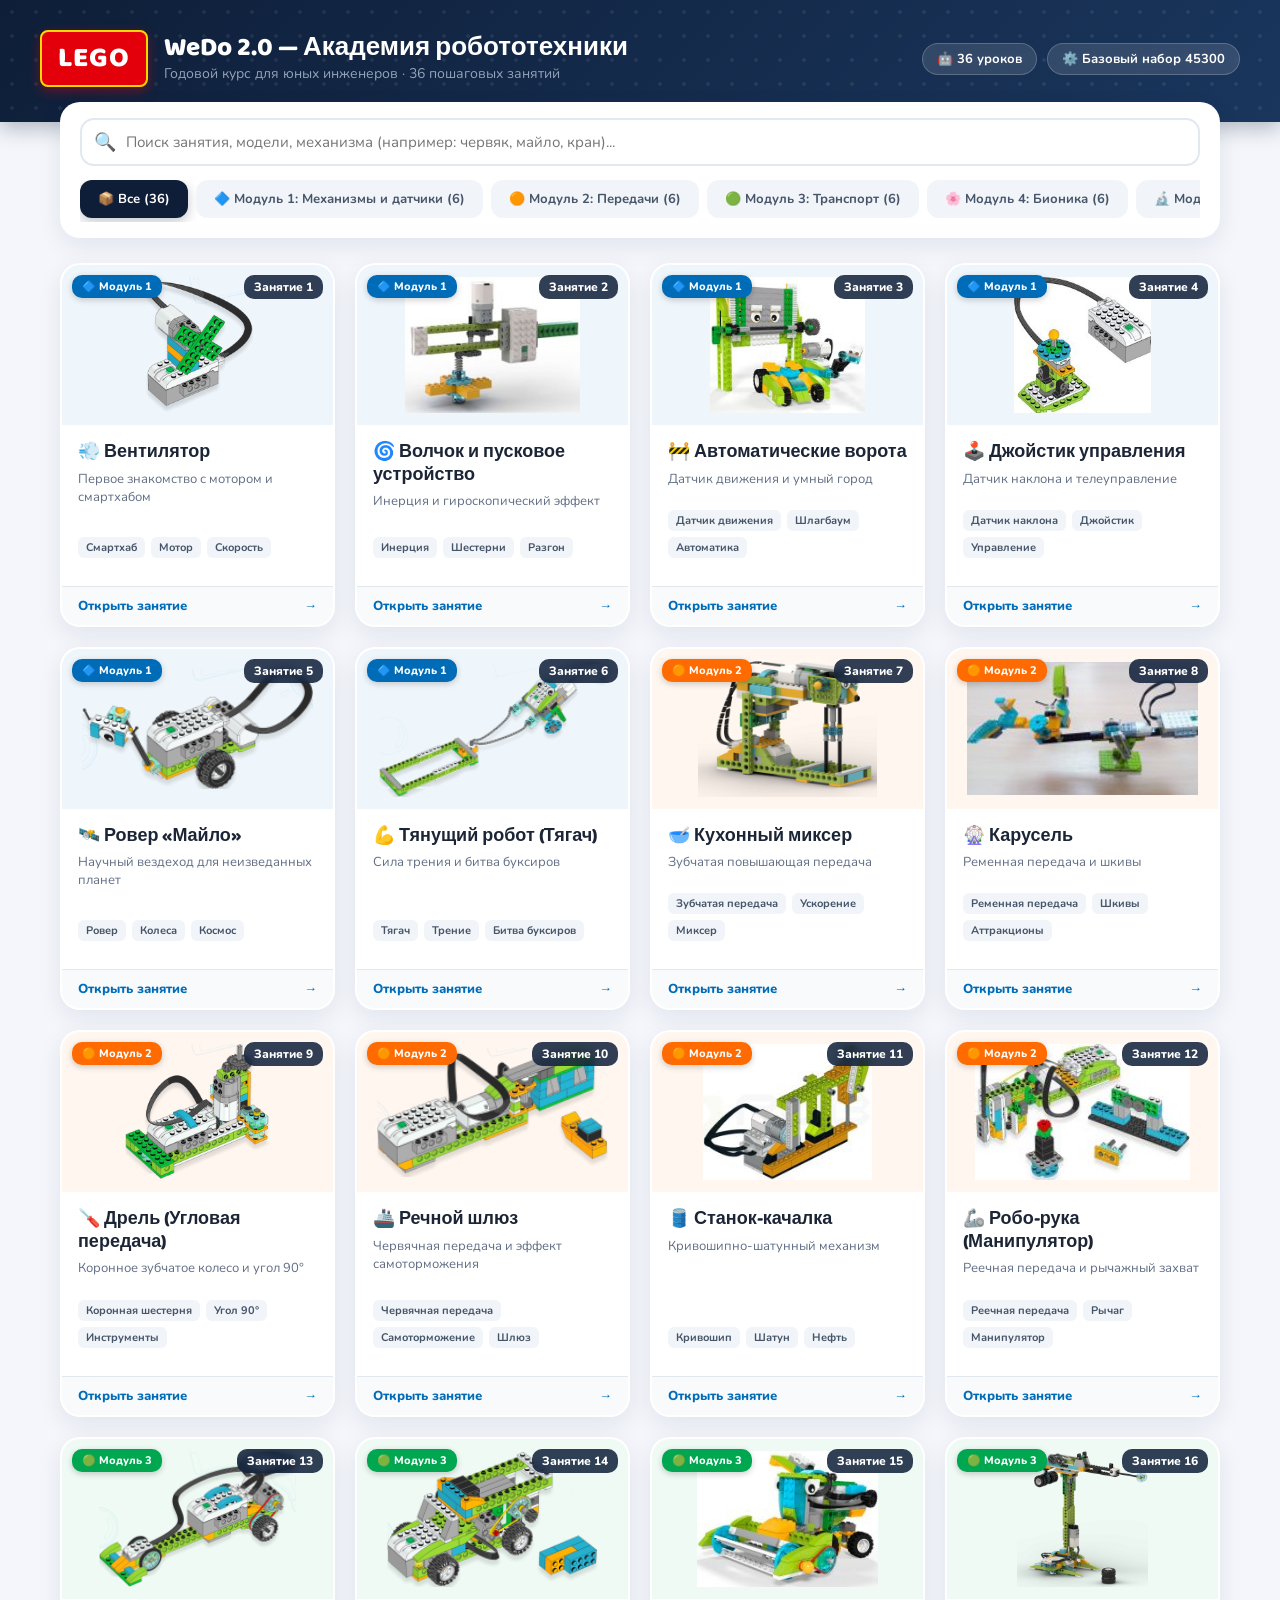
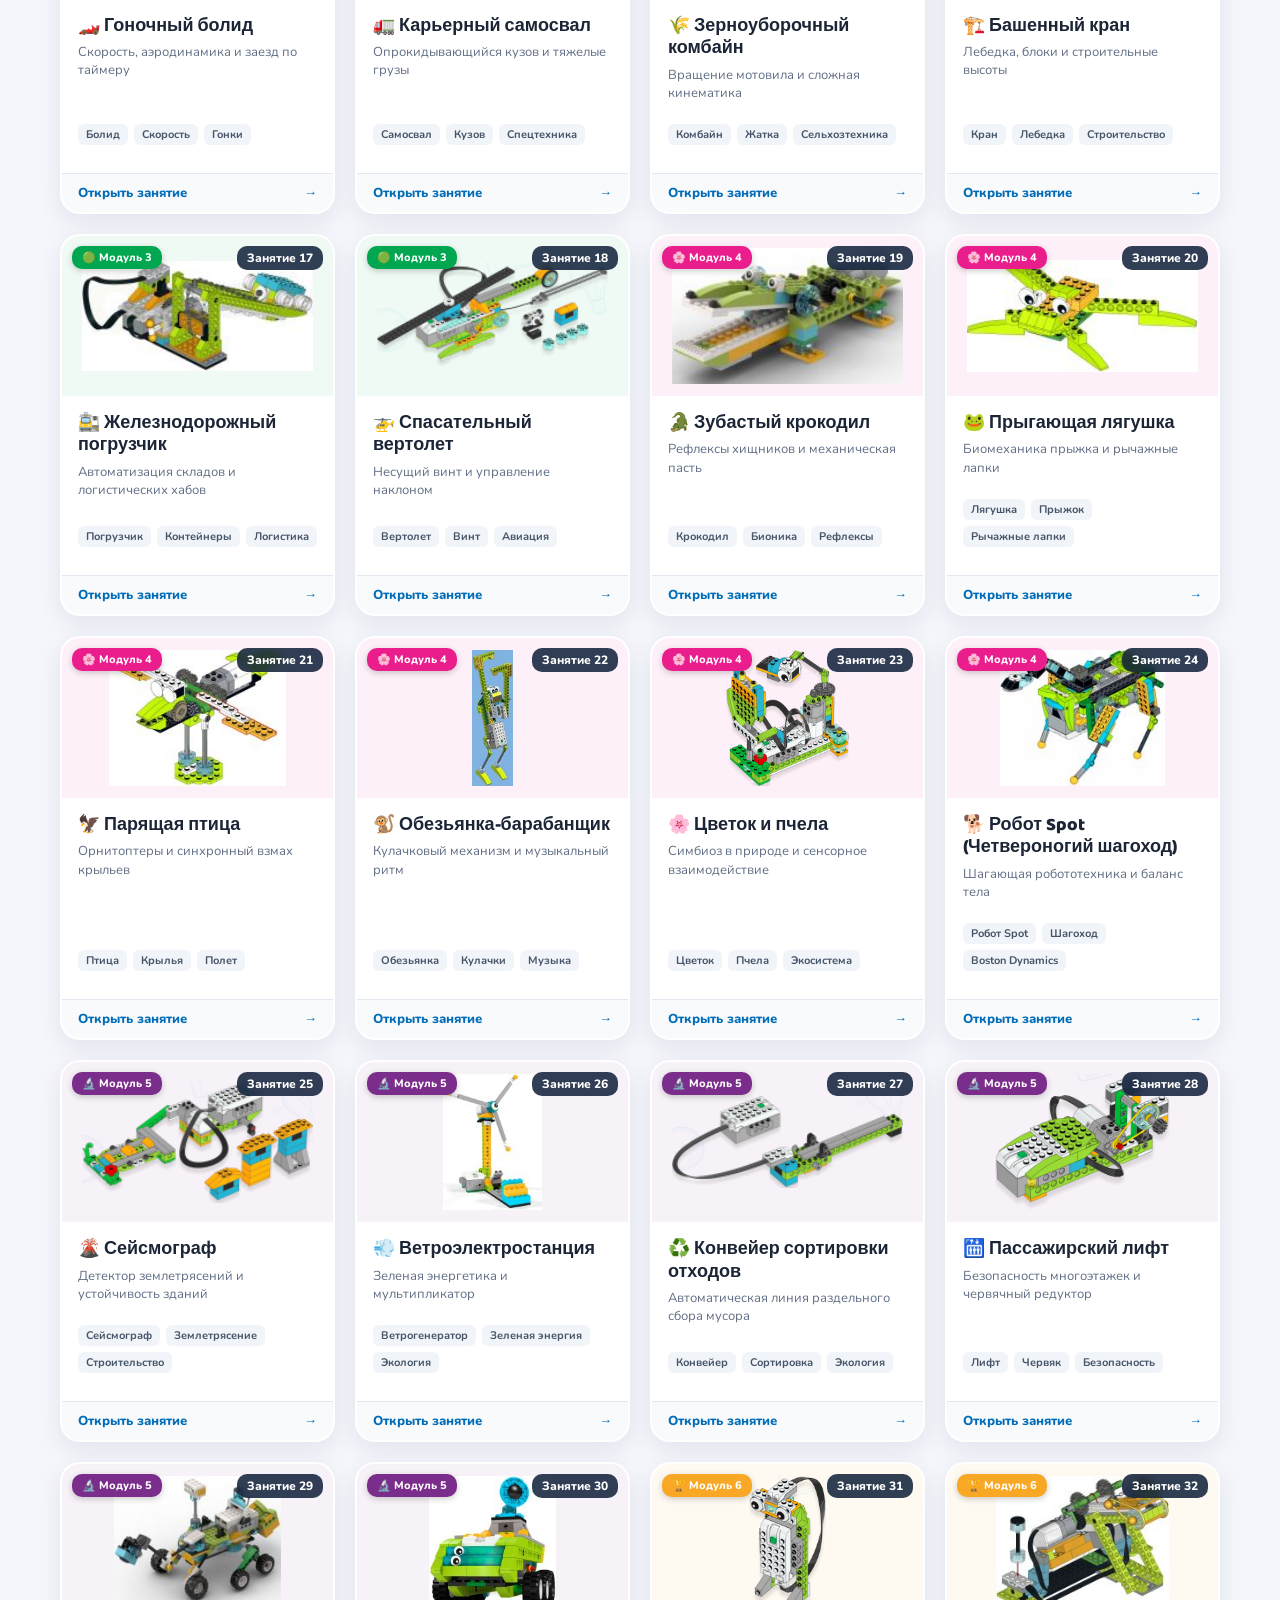
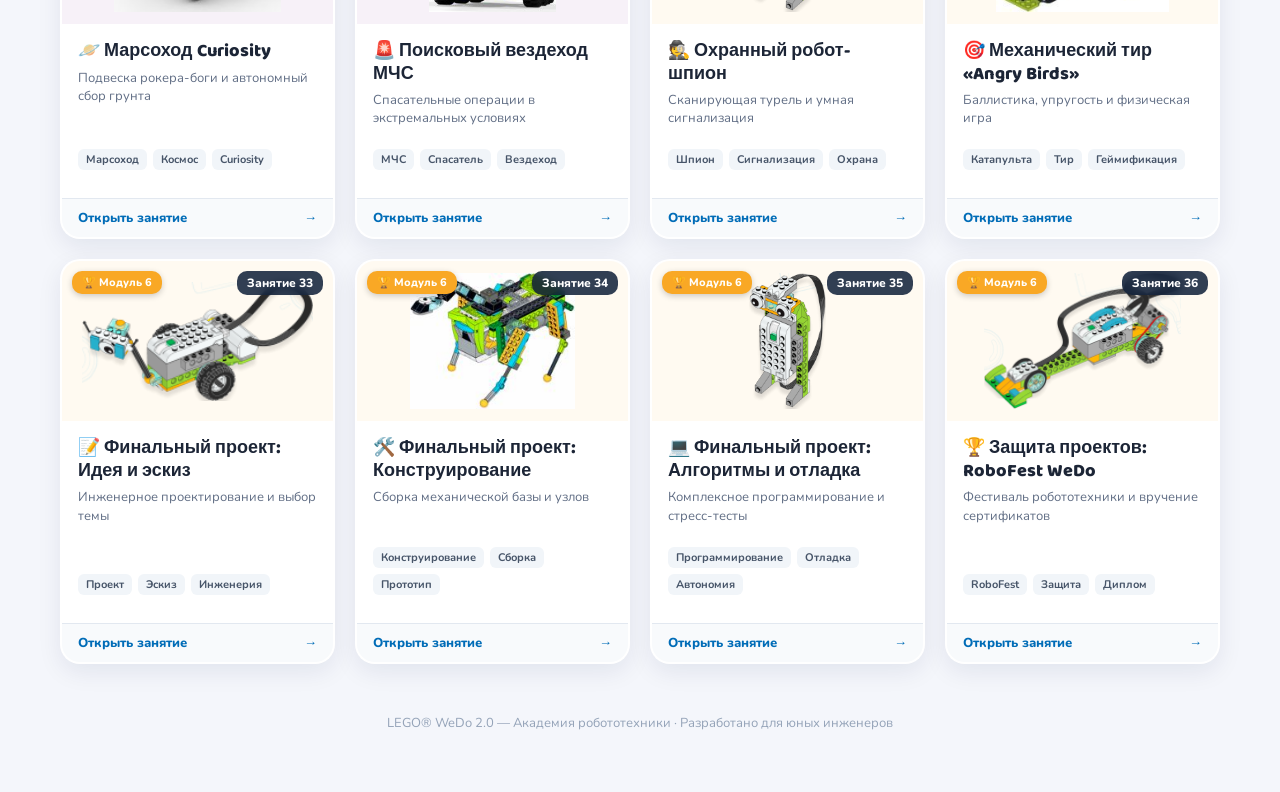
==== index.html @ 6194b263 "Initial commit: LEGO WeDo 2.0 36-lesson web catalog" ====
<!DOCTYPE html>
<html lang="ru">
<head>
<meta charset="UTF-8">
<meta name="viewport" content="width=device-width, initial-scale=1.0">
<title>LEGO WeDo 2.0 — Курс робототехники (36 занятий)</title>
<link href="https://fonts.googleapis.com/css2?family=Nunito:wght@400;600;700;800;900&family=Baloo+2:wght@700;800&display=swap" rel="stylesheet">
<style>
  :root {
    --red: #E3000B;
    --yellow: #FFD700;
    --blue: #006CB7;
    --green: #00A650;
    --orange: #FF6B00;
    --purple: #7B2D8B;
    --pink: #E91E8C;
    --gold: #F9A825;
    --bg: #F4F6FB;
    --card-bg: #FFFFFF;
    --text-main: #1C2536;
    --text-muted: #616E85;
    --shadow: 0 8px 24px rgba(0, 30, 80, 0.08);
    --shadow-hover: 0 16px 36px rgba(0, 30, 80, 0.15);
  }

  * { box-sizing: border-box; margin: 0; padding: 0; }

  body {
    font-family: 'Nunito', sans-serif;
    background-color: var(--bg);
    color: var(--text-main);
    padding-bottom: 60px;
    -webkit-font-smoothing: antialiased;
  }

  /* ── HEADER ── */
  header {
    background: linear-gradient(135deg, #0E1E38 0%, #1A365D 100%);
    color: #fff;
    padding: 30px 20px 35px;
    position: relative;
    overflow: hidden;
    box-shadow: 0 6px 20px rgba(14,30,56,0.3);
  }

  .studs-pattern {
    position: absolute;
    top: 0; left: 0; right: 0; bottom: 0;
    opacity: 0.07;
    background-image: radial-gradient(#fff 2px, transparent 2px);
    background-size: 24px 24px;
    pointer-events: none;
  }

  .header-container {
    max-width: 1200px;
    margin: 0 auto;
    display: flex;
    justify-content: space-between;
    align-items: center;
    position: relative;
    z-index: 1;
    flex-wrap: wrap;
    gap: 16px;
  }

  .brand {
    display: flex;
    align-items: center;
    gap: 16px;
  }

  .logo-lego {
    background: var(--red);
    color: #fff;
    font-family: 'Baloo 2', sans-serif;
    font-size: 28px;
    font-weight: 800;
    padding: 4px 16px;
    border-radius: 8px;
    box-shadow: 0 4px 12px rgba(227,0,11,0.4);
    letter-spacing: 1px;
    border: 2px solid #FFD700;
  }

  .site-title h1 {
    font-family: 'Baloo 2', sans-serif;
    font-size: 26px;
    font-weight: 800;
    line-height: 1.1;
  }

  .site-title p {
    font-size: 14px;
    color: #94A3B8;
    margin-top: 2px;
  }

  .header-badges {
    display: flex;
    gap: 10px;
  }

  .badge-chip {
    background: rgba(255,255,255,0.12);
    border: 1px solid rgba(255,255,255,0.2);
    border-radius: 20px;
    padding: 6px 14px;
    font-size: 13px;
    font-weight: 700;
    display: flex;
    align-items: center;
    gap: 6px;
    backdrop-filter: blur(4px);
  }

  /* ── CONTROLS / FILTERS ── */
  .controls-wrapper {
    max-width: 1200px;
    margin: -20px auto 25px;
    padding: 0 20px;
    position: relative;
    z-index: 10;
  }

  .controls-card {
    background: #fff;
    border-radius: 20px;
    padding: 16px 20px;
    box-shadow: var(--shadow);
    display: flex;
    flex-direction: column;
    gap: 14px;
  }

  .search-row {
    display: flex;
    gap: 12px;
    align-items: center;
  }

  .search-input-wrapper {
    position: relative;
    flex: 1;
  }

  .search-input-wrapper input {
    width: 100%;
    padding: 12px 16px 12px 44px;
    border-radius: 14px;
    border: 2px solid #E2E8F0;
    font-size: 15px;
    font-family: inherit;
    outline: none;
    transition: all 0.2s;
  }

  .search-input-wrapper input:focus {
    border-color: var(--blue);
    box-shadow: 0 0 0 3px rgba(0,108,183,0.15);
  }

  .search-icon {
    position: absolute;
    left: 14px;
    top: 50%;
    transform: translateY(-50%);
    font-size: 18px;
    color: #94A3B8;
  }

  .module-filters {
    display: flex;
    gap: 8px;
    overflow-x: auto;
    padding-bottom: 4px;
    scrollbar-width: none;
  }

  .module-filters::-webkit-scrollbar { display: none; }

  .filter-btn {
    padding: 8px 16px;
    border-radius: 12px;
    border: 2px solid transparent;
    background: #F1F5F9;
    color: #475569;
    font-family: inherit;
    font-size: 13px;
    font-weight: 700;
    cursor: pointer;
    white-space: nowrap;
    transition: all 0.2s;
  }

  .filter-btn:hover {
    background: #E2E8F0;
  }

  .filter-btn.active {
    background: #0E1E38;
    color: #fff;
    box-shadow: 0 4px 12px rgba(14,30,56,0.25);
  }

  /* ── GRID OF LESSON CARDS ── */
  .container {
    max-width: 1200px;
    margin: 0 auto;
    padding: 0 20px;
  }

  .grid {
    display: grid;
    grid-template-columns: repeat(auto-fill, minmax(270px, 1fr));
    gap: 20px;
  }

  .card {
    background: var(--card-bg);
    border-radius: 20px;
    overflow: hidden;
    box-shadow: var(--shadow);
    transition: all 0.25s cubic-bezier(0.165, 0.84, 0.44, 1);
    display: flex;
    flex-direction: column;
    cursor: pointer;
    border: 2px solid transparent;
    position: relative;
  }

  .card:hover {
    transform: translateY(-5px);
    box-shadow: var(--shadow-hover);
    border-color: #CBD5E1;
  }

  .card-banner {
    height: 160px;
    background: #EEF2F6;
    display: flex;
    align-items: center;
    justify-content: center;
    position: relative;
    overflow: hidden;
  }

  .card-banner img {
    width: 85%;
    height: 85%;
    object-fit: contain;
    transition: transform 0.3s;
  }

  .card:hover .card-banner img {
    transform: scale(1.08);
  }

  .card-module-tag {
    position: absolute;
    top: 10px;
    left: 10px;
    padding: 4px 10px;
    border-radius: 10px;
    font-size: 11px;
    font-weight: 800;
    color: #fff;
    box-shadow: 0 2px 6px rgba(0,0,0,0.2);
  }

  .card-num-tag {
    position: absolute;
    top: 10px;
    right: 10px;
    background: rgba(14,30,56,0.85);
    color: #fff;
    padding: 4px 10px;
    border-radius: 10px;
    font-size: 12px;
    font-weight: 800;
    backdrop-filter: blur(4px);
  }

  .card-body {
    padding: 16px;
    display: flex;
    flex-direction: column;
    flex: 1;
  }

  .card-title {
    font-family: 'Baloo 2', sans-serif;
    font-size: 18px;
    font-weight: 800;
    color: var(--text-main);
    line-height: 1.25;
    margin-bottom: 6px;
  }

  .card-subtitle {
    font-size: 13px;
    color: var(--text-muted);
    margin-bottom: 12px;
    line-height: 1.4;
    display: -webkit-box;
    -webkit-line-clamp: 2;
    -webkit-box-orient: vertical;
    overflow: hidden;
  }

  .card-tags {
    display: flex;
    flex-wrap: wrap;
    gap: 6px;
    margin-top: auto;
    padding-top: 10px;
  }

  .card-tag {
    background: #F1F5F9;
    color: #475569;
    padding: 3px 8px;
    border-radius: 6px;
    font-size: 11px;
    font-weight: 700;
  }

  .card-action {
    margin-top: 12px;
    background: #F8FAFC;
    border-top: 1px solid #E2E8F0;
    padding: 10px 16px;
    display: flex;
    justify-content: space-between;
    align-items: center;
    font-weight: 800;
    font-size: 13px;
    color: var(--blue);
  }

  /* ── MODAL ── */
  .modal-overlay {
    display: none;
    position: fixed;
    inset: 0;
    background: rgba(14, 30, 56, 0.65);
    backdrop-filter: blur(8px);
    z-index: 1000;
    align-items: center;
    justify-content: center;
    padding: 20px;
  }

  .modal-overlay.open {
    display: flex;
  }

  .modal {
    background: #fff;
    border-radius: 24px;
    width: 100%;
    max-width: 820px;
    max-height: 90vh;
    overflow-y: auto;
    box-shadow: 0 30px 80px rgba(0,0,0,0.4);
    position: relative;
    animation: modalIn 0.25s cubic-bezier(.175,.885,.32,1.275);
  }

  @keyframes modalIn {
    from { opacity: 0; transform: scale(0.92) translateY(15px); }
    to { opacity: 1; transform: scale(1) translateY(0); }
  }

  .modal-header-hero {
    height: 220px;
    background: linear-gradient(135deg, #0E1E38 0%, #1E3A8A 100%);
    position: relative;
    display: flex;
    align-items: center;
    justify-content: center;
    padding: 20px;
  }

  .modal-header-hero img {
    max-height: 180px;
    max-width: 85%;
    object-fit: contain;
    filter: drop-shadow(0 10px 20px rgba(0,0,0,0.3));
  }

  .modal-close-btn {
    position: absolute;
    top: 16px;
    right: 16px;
    width: 40px;
    height: 40px;
    border-radius: 50%;
    background: rgba(0,0,0,0.4);
    color: #fff;
    border: none;
    font-size: 20px;
    display: flex;
    align-items: center;
    justify-content: center;
    cursor: pointer;
    transition: all 0.2s;
    z-index: 10;
  }

  .modal-close-btn:hover {
    background: var(--red);
    transform: rotate(90deg);
  }

  .modal-content {
    padding: 26px 30px 32px;
  }

  .modal-meta-row {
    display: flex;
    justify-content: space-between;
    align-items: center;
    margin-bottom: 8px;
  }

  .modal-badge {
    padding: 4px 12px;
    border-radius: 12px;
    font-size: 12px;
    font-weight: 800;
    color: #fff;
  }

  .modal-lesson-num {
    font-weight: 800;
    color: #94A3B8;
    font-size: 14px;
  }

  .modal-title {
    font-family: 'Baloo 2', sans-serif;
    font-size: 28px;
    font-weight: 800;
    color: var(--text-main);
    line-height: 1.15;
    margin-bottom: 6px;
  }

  .modal-goal-box {
    background: #EFF6FF;
    border-left: 4px solid var(--blue);
    padding: 12px 16px;
    border-radius: 0 12px 12px 0;
    margin: 16px 0 20px;
    font-size: 14px;
    color: #1E3A8A;
    line-height: 1.45;
  }

  /* PDF CTA BUTTON */
  .pdf-cta-box {
    margin: 16px 0 24px;
  }

  .btn-pdf {
    display: inline-flex;
    align-items: center;
    gap: 12px;
    background: linear-gradient(135deg, var(--red) 0%, #B70008 100%);
    color: #fff;
    padding: 14px 24px;
    border-radius: 14px;
    font-family: inherit;
    font-weight: 800;
    font-size: 16px;
    text-decoration: none;
    box-shadow: 0 6px 20px rgba(227, 0, 11, 0.35);
    transition: all 0.2s;
  }

  .btn-pdf:hover {
    transform: translateY(-2px);
    box-shadow: 0 8px 24px rgba(227, 0, 11, 0.5);
    background: linear-gradient(135deg, #FF1722 0%, var(--red) 100%);
  }

  /* MODAL TABS */
  .modal-tabs {
    display: flex;
    gap: 8px;
    border-bottom: 2px solid #E2E8F0;
    margin-bottom: 20px;
  }

  .modal-tab-btn {
    padding: 10px 16px;
    border: none;
    background: none;
    font-family: inherit;
    font-size: 14px;
    font-weight: 800;
    color: #64748B;
    cursor: pointer;
    position: relative;
    transition: all 0.2s;
  }

  .modal-tab-btn.active {
    color: var(--blue);
  }

  .modal-tab-btn.active::after {
    content: '';
    position: absolute;
    bottom: -2px;
    left: 0; right: 0;
    height: 3px;
    background: var(--blue);
    border-radius: 3px 3px 0 0;
  }

  .tab-pane {
    display: none;
  }

  .tab-pane.active {
    display: block;
    animation: fadeIn 0.2s;
  }

  @keyframes fadeIn {
    from { opacity: 0; transform: translateY(4px); }
    to { opacity: 1; transform: translateY(0); }
  }

  .point-list {
    list-style: none;
    display: flex;
    flex-direction: column;
    gap: 12px;
  }

  .point-list li {
    position: relative;
    padding-left: 28px;
    font-size: 15px;
    line-height: 1.5;
    color: #334155;
  }

  .point-list li::before {
    content: '🔹';
    position: absolute;
    left: 0;
    top: 0;
    font-size: 14px;
  }

  .prog-box {
    background: #0E1E38;
    color: #E2E8F0;
    padding: 16px 20px;
    border-radius: 14px;
    font-family: 'Baloo 2', monospace;
    font-size: 16px;
    letter-spacing: 0.5px;
    border-left: 5px solid #FFD700;
    margin-top: 8px;
  }

  /* FOOTER */
  footer {
    text-align: center;
    margin-top: 50px;
    color: #94A3B8;
    font-size: 13px;
  }

  footer a {
    color: var(--blue);
    text-decoration: none;
    font-weight: 700;
  }
</style>
</head>
<body>

<header>
  <div class="studs-pattern"></div>
  <div class="header-container">
    <div class="brand">
      <div class="logo-lego">LEGO</div>
      <div class="site-title">
        <h1>WeDo 2.0 — Академия робототехники</h1>
        <p>Годовой курс для юных инженеров · 36 пошаговых занятий</p>
      </div>
    </div>
    <div class="header-badges">
      <div class="badge-chip">🤖 36 уроков</div>
      <div class="badge-chip">⚙️ Базовый набор 45300</div>
    </div>
  </div>
</header>

<div class="controls-wrapper">
  <div class="controls-card">
    <div class="search-row">
      <div class="search-input-wrapper">
        <span class="search-icon">🔍</span>
        <input type="text" id="searchInput" placeholder="Поиск занятия, модели, механизма (например: червяк, майло, кран)...">
      </div>
    </div>
    <div class="module-filters" id="moduleFilters">
      <button class="filter-btn active" data-mod="all">📦 Все (36)</button>
      <button class="filter-btn" data-mod="1">🔷 Модуль 1: Механизмы и датчики (6)</button>
      <button class="filter-btn" data-mod="2">🟠 Модуль 2: Передачи (6)</button>
      <button class="filter-btn" data-mod="3">🟢 Модуль 3: Транспорт (6)</button>
      <button class="filter-btn" data-mod="4">🌸 Модуль 4: Бионика (6)</button>
      <button class="filter-btn" data-mod="5">🔬 Модуль 5: Наука и город (6)</button>
      <button class="filter-btn" data-mod="6">🏆 Модуль 6: Хакатон и проекты (6)</button>
    </div>
  </div>
</div>

<div class="container">
  <div class="grid" id="lessonsGrid">
    <!-- Cards rendered via JS -->
  </div>
</div>

<!-- MODAL -->
<div class="modal-overlay" id="modalOverlay">
  <div class="modal" id="modalBox">
    <button class="modal-close-btn" id="modalClose">✕</button>
    <div class="modal-header-hero" id="modalHero">
      <img id="modalHeroImg" src="" alt="Robot model">
    </div>
    <div class="modal-content">
      <div class="modal-meta-row">
        <span class="modal-badge" id="modalBadge"></span>
        <span class="modal-lesson-num" id="modalLessonNum"></span>
      </div>
      <h2 class="modal-title" id="modalTitle"></h2>
      <div class="modal-goal-box" id="modalGoal"></div>

      <div class="pdf-cta-box" id="modalPdfCta">
        <!-- Rendered if PDF exists -->
      </div>

      <div class="modal-tabs">
        <button class="modal-tab-btn active" data-tab="theory">💡 Что и почему работает</button>
        <button class="modal-tab-btn" data-tab="build">🧩 Сборка и подсказки</button>
        <button class="modal-tab-btn" data-tab="prog">💻 Программа WeDo 2.0</button>
        <button class="modal-tab-btn" data-tab="exp">⚡ Эксперимент / Челлендж</button>
      </div>

      <div class="tab-pane active" id="tab-theory">
        <ul class="point-list" id="modalTheoryList"></ul>
      </div>
      <div class="tab-pane" id="tab-build">
        <ul class="point-list" id="modalBuildList"></ul>
      </div>
      <div class="tab-pane" id="tab-prog">
        <div class="prog-box" id="modalProgText"></div>
      </div>
      <div class="tab-pane" id="tab-exp">
        <ul class="point-list" id="modalExpList"></ul>
      </div>
    </div>
  </div>
</div>

<footer>
  <p>LEGO® WeDo 2.0 — Академия робототехники · Разработано для юных инженеров</p>
</footer>

<script>
const LESSONS = [{"num": 1, "m": 1, "emoji": "💨", "title": "Вентилятор", "subtitle": "Первое знакомство с мотором и смартхабом", "goal": "Научиться подключать смартхаб к планшету/ноутбуку, управлять направлением и мощностью вращения мотора.", "concept": "Вращательное движение, аэродинамика и воздушный поток.", "pdf": "instructions/ventilyator-433.pdf", "img": "images/433.png", "tags": ["Смартхаб", "Мотор", "Скорость"], "theory": ["Смартхаб — это электронный «мозг» робота, который слушает команды по Bluetooth.", "Мотор преобразует электрическую энергию батареек во вращательное движение вала.", "Лопасти винта закручивают воздух и создают тягу (как в комнатном вентиляторе или самолёте)."], "build_tips": ["Убедись, что лопасти свободно крутятся и не задевают за детали рамы.", "Провод мотора аккуратно зафиксируй специальным зажимом LEGO WeDo."], "prog": "Старт ▶ → Мощность мотора (8) → Мотор по часовой ↻ → Ждать (5 сек) → Стоп ⏹", "exp": ["Что изменится, если поменять мощность с 1 до 10?", "Как изменится направление ветра, если включить мотор против часовой стрелки ↺?"]}, {"num": 2, "m": 1, "emoji": "🌀", "title": "Волчок и пусковое устройство", "subtitle": "Инерция и гироскопический эффект", "goal": "Собрать механизм разгона юлы (волчка) и изучить передачу вращения.", "concept": "Кинетическая энергия, инерция, сохранение момента импульса.", "pdf": "instructions/volchok-380.pdf", "img": "images/380.jpg", "tags": ["Инерция", "Шестерни", "Разгон"], "theory": ["Вращающееся тело стремится сохранять ось вращения — это гироскопический эффект.", "Чем быстрее раскручен волчок, тем дольше он не падает.", "Пусковое устройство раскручивает волчок и мгновенно отсоединяется при выключении мотора."], "build_tips": ["Ось волчка должна быть идеально ровной, без перекосов.", "Следи, чтобы зубчатые колеса легко выходили из зацепления при торможении."], "prog": "Старт ▶ → Мощность (10) → Мотор ↻ (3 сек) → Резкий Стоп ⏹ (волчок срывается и крутится)", "exp": ["Чей волчок прокрутится дольше: легкий или утяжеленный дополнительными кирпичиками?", "Влияет ли гладкость поверхности стола на время вращения?"]}, {"num": 3, "m": 1, "emoji": "🚧", "title": "Автоматические ворота", "subtitle": "Датчик движения и умный город", "goal": "Изучить работу ультразвукового датчика расстояния/движения и запрограммировать шлагбаум.", "concept": "Оптические сенсоры, обратная связь, автоматизация.", "pdf": "instructions/avtomaticheskie-vorota-25.pdf", "img": "images/25.jpg", "tags": ["Датчик движения", "Шлагбаум", "Автоматика"], "theory": ["Датчик «видит» приближающиеся объекты на расстоянии от 1 до 15 см.", "В реальных умных городах такие датчики открывают шлагбаумы на парковках и двери супермаркетов.", "Робот находится в режиме ожидания, пока датчик не зафиксирует цель."], "build_tips": ["Поставь ограничитель подъема стрелы шлагбаума, чтобы она не перекидывалась назад.", "Направь «глаза» сенсора строго навстречу подъезжающей машинке."], "prog": "Цикл 🔁 [ Ждать датчик движения (< 5) → Звук пиканья 🔔 → Мотор (1 сек) → Ждать (3 сек) → Мотор реверс (1 сек) ]", "exp": ["Попробуй подъехать к воротам очень быстро: успевает ли датчик среагировать?", "Добавь красный и зеленый свет индикатора смартхаба (стоп/проезд)."]}, {"num": 4, "m": 1, "emoji": "🕹️", "title": "Джойстик управления", "subtitle": "Датчик наклона и телеуправление", "goal": "Изучить 6 положений датчика наклона и использовать его как пульт управления.", "concept": "Акселерометр, гравитация, координатные оси, телеуправление.", "pdf": "instructions/dzhoistik-439.pdf", "img": "images/439.jpg", "tags": ["Датчик наклона", "Джойстик", "Управление"], "theory": ["Датчик наклона определяет направление силы тяжести: вперед, назад, влево, вправо или горизонт.", "Такие микросхемы (акселерометры) есть в каждом смартфоне и геймпаде консолей.", "Наклонами руки можно плавно управлять механизмами и экранными спрайтами."], "build_tips": ["Сделай удобную рукоятку рычага, чтобы ее было комфортно держать в руке.", "Надежно защелкни датчик наклона на несущей оси."], "prog": "Если Наклон Вперед ⬆ → Мотор вперед | Если Наклон Назад ⬇ → Мотор назад | Если Ровно ⚪ → Мотор стоп", "exp": ["Сделай звуковой пульт: наклон влево — звук сирены, наклон вправо — звук мотора.", "Используй джойстик для управления роботом одногруппника по Bluetooth."]}, {"num": 5, "m": 1, "emoji": "🛰️", "title": "Ровер «Майло»", "subtitle": "Научный вездеход для неизведанных планет", "goal": "Собрать первую подвижную колесную платформу и запрограммировать маршрут исследования.", "concept": "Колесный привод, понижающий редуктор, преодоление рельефа.", "pdf": "instructions/mailo-nauchnyi-vezdehod-455.pdf", "img": "images/455.png", "tags": ["Ровер", "Колеса", "Космос"], "theory": ["Планетоходы передвигаются медленно, но с огромной надежностью.", "Понижающая передача уменьшает скорость вращения колес, но резко увеличивает силу тяги.", "Ровер автономно сканирует местность и сигнализирует при встрече с препятствием."], "build_tips": ["Проверь соосность колесных пар: колеса не должны тереться о корпус.", "Провод мотора закрепи так, чтобы он не наматывался на колеса."], "prog": "Старт ▶ → Мотор вперед (скорость 6) → Ждать датчик движения (< 4) → Стоп ⏹ → Звук «Образец найден!» 🎵", "exp": ["Сможет ли Майло заехать на наклонную книгу? Проверь на мощности 3, 6 и 9.", "Установи датчик наклона, чтобы Майло останавливался при опасном крене."]}, {"num": 6, "m": 1, "emoji": "💪", "title": "Тянущий робот (Тягач)", "subtitle": "Сила трения и битва буксиров", "goal": "Исследовать сцепление с поверхностью, распределение веса и посоревноваться в перетягивании каната.", "concept": "Сила трения, сцепление шин, центр тяжести, тяговое усилие.", "pdf": "instructions/tyanuschiy-robot-467.pdf", "img": "images/467.png", "tags": ["Тягач", "Трение", "Битва буксиров"], "theory": ["Тяговое усилие зависит от сцепления шин с поверхностью и веса робота на ведущей оси.", "Если колеса буксуют на месте, робот проигрывает.", "Низкая точка крепления троса не дает роботу опрокидываться назад."], "build_tips": ["Выбери самые широкие шины с глубоким резиновым протектором.", "Закрепи фаркоп (крюк) как можно ближе к оси ведущих колес."], "prog": "Старт ▶ → Обратный отсчет (3.. 2.. 1..) 🔔 → Мощность (10) → Мотор вперед ↻ → Работа 10 секунд", "exp": ["Соревнование «Tug of War»: сцепи двух роботов веревкой и выясни победителя!", "Как повлияет добавление груза на платформу тягача?"]}, {"num": 7, "m": 2, "emoji": "🥣", "title": "Кухонный миксер", "subtitle": "Зубчатая повышающая передача", "goal": "Изучить зубчатые передачи, передаточное отношение и выигрыш в скорости.", "concept": "Зубчатое зацепление, передаточное число, параллельные оси вращения.", "pdf": "instructions/mikser-91.pdf", "img": "images/91.png", "tags": ["Зубчатая передача", "Ускорение", "Миксер"], "theory": ["Большая шестерня (24 зуба) вращает маленькую шестерню (8 зубов).", "За один оборот большой шестерни маленькая делает 3 полных оборота — это повышающая передача (1:3)!", "Мы выигрываем в скорости вращения лопаток, но теряем в силе."], "build_tips": ["Зубья шестеренок должны плотно входить в зацепление, но без сдавливания осей.", "Проверь легкость вращения венчика вручную до включения мотора."], "prog": "Старт ▶ → Мощность (3) → Ждать (3с) → Мощность (6) → Ждать (3с) → Мощность (10) → Стоп", "exp": ["Что произойдет, если поменять шестеренки местами (маленькая крутит большую)?", "Попробуй взбить легкую пену из мыльного раствора (с разрешения учителя)."]}, {"num": 8, "m": 2, "emoji": "🎡", "title": "Карусель", "subtitle": "Ременная передача и шкивы", "goal": "Изучить ременную передачу со шкивами, прямое и перекрестное натяжение пассика.", "concept": "Шкивы, ременная передача, трение пассика, плавность хода.", "pdf": "instructions/karusel-532.pdf", "img": "images/532.jpg", "tags": ["Ременная передача", "Шкивы", "Аттракционы"], "theory": ["Ременная передача передает вращение на расстояние без зубьев — за счет трения резинки о шкив.", "Если карусель застрянет, ремень просто проскользнет и мотор не сгорит (предохранитель!).", "Если перекрестить ремень «восьмеркой», ведомый шкив начнет вращаться в обратную сторону."], "build_tips": ["Используй правильный пассик из набора: он не должен быть перетянут или слишком свободен.", "Убедись, что стойка карусели устойчиво закреплена на широкой пластине."], "prog": "Старт ▶ → Цикл под музыку 🎵 [ Плавный разгон (1..8) → Вращение 10 сек → Плавная остановка ]", "exp": ["Поставь пассажиров (человечков LEGO). На какой скорости их начнет выбрасывать центробежная сила?", "Сделай перекрестный ремень и сравни направление вращения."]}, {"num": 9, "m": 2, "emoji": "🪛", "title": "Дрель (Угловая передача)", "subtitle": "Коронное зубчатое колесо и угол 90°", "goal": "Научиться передавать вращение под прямым углом с помощью коронной шестерни.", "concept": "Угловая передача, перпендикулярные оси, слесарный инструмент.", "pdf": "instructions/vraschenie-drel-435.pdf", "img": "images/435.png", "tags": ["Коронная шестерня", "Угол 90°", "Инструменты"], "theory": ["Коронная шестерня имеет зубья на торце венца, что позволяет зацеплять обычную шестерню под углом 90 градусов.", "Так устроены автомобильные редукторы, дрели, миксеры и кухонные комбайны.", "Оси мотора и сверла находятся в разных плоскостях."], "build_tips": ["Особое внимание удели соосности перпендикулярных балок.", "Используй соединительные втулки, чтобы ось патрона дрели не сдвигалась вдоль балки."], "prog": "Ждать датчик движения (палец на курке) → Мотор ↻ (мощность 9) → Отпустил курок → Стоп ⏹", "exp": ["Сделай переключатель реверса для выкручивания «шурупов».", "Исследуй, насколько легко коронная передача держит нагрузку."]}, {"num": 10, "m": 2, "emoji": "🚢", "title": "Речной шлюз", "subtitle": "Червячная передача и эффект самоторможения", "goal": "Изучить червячный винт, высокое передаточное число и механическую блокировку обратного хода.", "concept": "Червячный редуктор, самоторможение, гидротехнические сооружения.", "pdf": "instructions/shluz-471.pdf", "img": "images/471.png", "tags": ["Червячная передача", "Самоторможение", "Шлюз"], "theory": ["Червячный винт при каждом обороте смещает зубчатое колесо всего на один зуб!", "Огромный выигрыш в силе: мотор с легкостью поднимает тяжелые ворота шлюза.", "САМОТОРМОЖЕНИЕ: шестерня НЕ МОЖЕТ провернуть червяк назад. Ворота никогда не упадут под своим весом!"], "build_tips": ["Червяк должен стоять ровно между фиксирующими втулками без продольного люфта.", "Следи за плавностью скольжения направляющих створок шлюза."], "prog": "Старт ▶ → Открытие ворот (мотор 3с) → Зеленый свет смартхаба 🟢 → Ждать корабль (датчик) → Закрытие ворот", "exp": ["Попробуй силой пальца повернуть створку ворот шлюза. Получилось? Почему червяк блокирует движение?", "Рассчитай передаточное число, посчитав зубья на колесе."]}, {"num": 11, "m": 2, "emoji": "🛢️", "title": "Станок-качалка", "subtitle": "Кривошипно-шатунный механизм", "goal": "Преобразовать вращательное движение вала в возвратно-поступательное движение балансира.", "concept": "Кривошип, шатун, балансир, нефтедобыча.", "pdf": "instructions/neftyanoi-nasos-397.pdf", "img": "images/397.jpg", "tags": ["Кривошип", "Шатун", "Нефть"], "theory": ["Кривошип вращается по кругу, а прикрепленный к нему шатун толкает и тянет длинный балансир вверх и вниз.", "Именно так работают поршневые двигатели автомобилей и промышленные насосы-качалки.", "Один мотор может непрерывно качать нефть с глубины в несколько километров годами!"], "build_tips": ["Шатун должен свободно поворачиваться на соединительных штифтах без заклинивания.", "Сбалансируй вес головки качалки с помощью противовеса на раме."], "prog": "Старт ▶ → Мощность (5) → Бесконечный цикл 🔁 [ Мотор ↻ (качание) + подсчет циклов на экране ]", "exp": ["Измени длину кривошипа (переставь штифт ближе или дальше от центра). Как изменилась амплитуда качания?", "Найди оптимальную скорость для плавной работы без раскачивания стола."]}, {"num": 12, "m": 2, "emoji": "🦾", "title": "Робо-рука (Манипулятор)", "subtitle": "Реечная передача и рычажный захват", "goal": "Собрать промышленный манипулятор и научиться перемещать предметы по сигналу.", "concept": "Зубчатая рейка, преобразование вращения в поступательное движение, рычаг.", "pdf": "instructions/robo-ruka-358.pdf", "img": "images/358.jpg", "tags": ["Реечная передача", "Рычаг", "Манипулятор"], "theory": ["Зубчатое колесо катится по прямой зубчатой рейке, двигая ее вперед и назад.", "Рычаги клешни увеличивают силу сжатия деталей.", "Роботизированные манипуляторы заменяют человека на вредных производствах и в космосе."], "build_tips": ["Рейка должна плавно скользить в направляющих пазах без перекоса.", "На губки клешни можно надеть резиновые шины для надежного сцепления с кубиком."], "prog": "Ждать датчик движения (< 3) → Сжать клешню (мотор 1с) → Звук «Захват» 🔔 → Поднять → Раскрыть клешню", "exp": ["Какой максимальный вес кубиков может удержать твоя робо-рука?", "Попробуй перенести кубик из коробки на стол в автоматическом режиме."]}, {"num": 13, "m": 3, "emoji": "🏎️", "title": "Гоночный болид", "subtitle": "Скорость, аэродинамика и заезд по таймеру", "goal": "Собрать скоростную модель болида, оптимизировать трение и провести заезды на время.", "concept": "Аэродинамика, сопротивление качению, мощность привода, тайминг.", "pdf": "instructions/gonochnyi-avtomobil-437.pdf", "img": "images/437.png", "tags": ["Болид", "Скорость", "Гонки"], "theory": ["В гоночных автомобилях важен каждый грамм веса и идеальная соосность колес.", "Широкие задние колеса обеспечивают сцепление с треком на старте.", "Светофорный старт исключает фальстарт и тренирует реакцию гонщика."], "build_tips": ["Колесные оси должны иметь микро-люфт и свободно крутиться от дуновения ветра.", "Центр тяжести болида должен быть как можно ниже, чтобы машина не переворачивалась."], "prog": "Светофор: Красный диод 🔴 (2с) → Желтый 🟡 (1с) → Зеленый 🟢 + Звук сигнала 🏎️ → Мотор на 100%!", "exp": ["Заезд на дистанцию 3 метра: замерь время секундомером. Чей болид самый быстрый в классе?", "Влияет ли спойлер на устойчивость прямолинейного движения?"]}, {"num": 14, "m": 3, "emoji": "🚛", "title": "Карьерный самосвал", "subtitle": "Опрокидывающийся кузов и тяжелые грузы", "goal": "Собрать модель грузовика с автоматической выгрузкой сыпучего материала.", "concept": "Рычажный подъем кузова, опрокидывающий момент, грузоподъемность.", "pdf": "instructions/samosval-462.pdf", "img": "images/462.png", "tags": ["Самосвал", "Кузов", "Спецтехника"], "theory": ["Карьерные самосвалы перевозят сотни тонн руды за один рейс.", "Гидравлический или винтовой подъемник поднимает кузов под углом более 45 градусов, чтобы груз соскользнул сам.", "Во время разгрузки подается предупредительный прерывистый звуковой сигнал безопасности."], "build_tips": ["Упор под кузовом должен надежно выдерживать вес кубиков LEGO внутри.", "Шарнирные крепления задней оси кузова должны вращаться без скрипа."], "prog": "Задний ход (звук зуммера пип-пип) → Остановка → Подъем кузова (мотор 2с) → Выгрузка → Опускание", "exp": ["При каком угле наклона кузова кубики начинают ссыпаться сами?", "Нагрузи кузов до предела: справится ли мотор с подъемом максимального веса?"]}, {"num": 15, "m": 3, "emoji": "🌾", "title": "Зерноуборочный комбайн", "subtitle": "Вращение мотовила и сложная кинематика", "goal": "Собрать модель комбайна с синхронным приводом жатки во время движения.", "concept": "Синхронизация механизмов, шнеки, агротехника, уборка зерна.", "pdf": "instructions/kombain-250.pdf", "img": "images/250.jpg", "tags": ["Комбайн", "Жатка", "Сельхозтехника"], "theory": ["Комбайн одновременно выполняет несколько операций: срезает колоски, обмолачивает зерно и очищает его.", "Мотовило жатки вращается навстречу движению, направляя стебли пшеницы под ножи.", "Один двигатель через систему передач вращает и колеса, и рабочие органы."], "build_tips": ["Проверь легкость вращения барабана жатки.", "Следи, чтобы резиновый пассик привода жатки не соскакивал со шкива при резких поворотах."], "prog": "Движение вперед + вращение мотовила → При обнаружении «колосков» датчиком — ускорение мотовила", "exp": ["Расставь желтые кирпичики на столе («поле») и собери максимальный урожай за 30 секунд.", "Как изменить скорость вращения жатки независимо от скорости колес?"]}, {"num": 16, "m": 3, "emoji": "🏗️", "title": "Башенный кран", "subtitle": "Лебедка, блоки и строительные высоты", "goal": "Изучить тросовый подъем грузов, назначение противовеса и устойчивость крана.", "concept": "Противовес, лебедка, подвижный блок, устойчивость высотных конструкций.", "pdf": "instructions/bashennyi-kran-336.pdf", "img": "images/336.png", "tags": ["Кран", "Лебедка", "Строительство"], "theory": ["Башенные краны строят небоскребы высотой в сотни метров.", "Противовес на задней стреле уравновешивает поднимаемый груз, спасая кран от падения.", "Блок (ролик) на конце стрелы меняет направление натяжения тросика."], "build_tips": ["Башня крана должна иметь широкую и тяжелую опору.", "Аккуратно намотай нить на катушку лебедки, чтобы витки не перехлестывались."], "prog": "Управление кнопками: Клавиша ⬆ — подъем груза | Клавиша ⬇ — спуск груза | Стоп при достижении верха", "exp": ["Попробуй поднять груз без противовеса. В какой момент кран начинает крениться?", "Установи датчик движения наверху стрелы как автостоп от перетягивания троса."]}, {"num": 17, "m": 3, "emoji": "🚉", "title": "Железнодорожный погрузчик", "subtitle": "Автоматизация складов и логистических хабов", "goal": "Собрать перегрузочный стреловой механизм для контейнерных ж/д платформ.", "concept": "Логистика, интермодальные перевозки, координатная разгрузка.", "pdf": "instructions/zheleznodorozhnyi-pogruzchik-247.pdf", "img": "images/247.jpg", "tags": ["Погрузчик", "Контейнеры", "Логистика"], "theory": ["Мировая торговля держится на стандартных морских и железнодорожных контейнерах.", "Автоматические погрузчики перегружают контейнеры с поездов на грузовики без участия человека.", "Точность позиционирования стрелы измеряется миллиметрами."], "build_tips": ["Убедись, что захват точно попадает в пазы контейнера.", "Используй шестеренки для плавного поворота платформы стрелы."], "prog": "Цикл [ Поворот к поезду → Захват контейнера → Поворот на склад → Отцепка груза → Возврат ]", "exp": ["За сколько секунд твой погрузчик разгрузит состав из 3 вагонов?", "Добавь звуковое предупреждение при начале движения стрелы."]}, {"num": 18, "m": 3, "emoji": "🚁", "title": "Спасательный вертолет", "subtitle": "Несущий винт и управление наклоном", "goal": "Собрать модель вертолета, понять назначение хвостового винта и управлять им.", "concept": "Аэродинамическая подъемная сила, компенсация крутящего момента, авиация.", "pdf": "instructions/vertolet-434.pdf", "img": "images/434.png", "tags": ["Вертолет", "Винт", "Авиация"], "theory": ["Несущий винт создает подъемную силу для вертикального взлета и зависания.", "По третьему закону Ньютона корпус стремится закрутиться в обратную сторону — для этого нужен рулевой хвостовой винт!", "Вертолеты МЧС могут спасать людей в горах и на воде, где нет взлетных полос."], "build_tips": ["Несущий винт должен быть надежно зафиксирован на вертикальной оси.", "Проверь работу коронной передачи, передающей вращение от мотора наверх."], "prog": "Датчик наклона в руке как штурвал: Наклон вперед — взлет и ускорение винта, Горизонт — мягкая посадка", "exp": ["Узнай, на какой скорости вращения лопасти начинают издавать характерный гул.", "Собери подвесную спасательную корзину для пострадавших."]}, {"num": 19, "m": 4, "emoji": "🐊", "title": "Зубастый крокодил", "subtitle": "Рефлексы хищников и механическая пасть", "goal": "Собрать модель аллигатора с датчиком движения в пасти и запрограммировать мгновенную реакцию.", "concept": "Бионика, рефлекторная дуга, рычажная челюсть, маскировка.", "pdf": "instructions/krokodil-140.pdf", "img": "images/140.jpg", "tags": ["Крокодил", "Бионика", "Рефлексы"], "theory": ["Крокодилы замирают в воде и ждут, пока добыча сама не коснется их пасти.", "Сила сжатия челюстей крокодила — одна из самых мощных на планете среди всех животных.", "В робототехнике мы воспроизводим этот рефлекс с помощью сенсора расстояния."], "build_tips": ["Датчик расстояния монтируется в глубине пасти, словно язык хищника.", "Верхняя челюсть должна легко захлопываться под действием рычага."], "prog": "Пасть открыта → Ожидание датчика движения (< 4) → Мгновенный рывок мотора (захлопнуть!) → Звук «Хрум!» 💥", "exp": ["Игра «Успей убрать палец»: положи рыбку в пасть и попробуй выхватить до щелчка челюстей!", "Сделай так, чтобы крокодил закрывал пасть только на быстрое движение."]}, {"num": 20, "m": 4, "emoji": "🐸", "title": "Прыгающая лягушка", "subtitle": "Биомеханика прыжка и рычажные лапки", "goal": "Изучить сложение сил в многозвенном рычажном механизме и заставить робота прыгать.", "concept": "Упругая деформация, кинематика толчка, траектория прыжка.", "pdf": "instructions/lyagushka-498.pdf", "img": "images/498.jpg", "tags": ["Лягушка", "Прыжок", "Рычажные лапки"], "theory": ["Задние лапы лягушки состоят из нескольких рычагов, работающих как сложенная пружина.", "В момент выпрямления лап сила передается в пол, подбрасывая тело лягушки вперед и вверх.", "Многие роботы-исследователи завалов создаются именно прыгающими, а не колесными."], "build_tips": ["Шарнирные соединения коленей должны двигаться легко и симметрично.", "Резиновые колпачки на лапках обеспечат толчок без проскальзывания по столу."], "prog": "Старт ▶ → Медленное сгибание лап (мощность 3) → Резкий рывок мотора (мощность 10) → Пауза 2с", "exp": ["Измерь линейкой длину прыжка твоей лягушки. Кто прыгнет дальше всех в группе?", "Как изменится прыжок, если изменить положение центра тяжести?"]}, {"num": 21, "m": 4, "emoji": "🦅", "title": "Парящая птица", "subtitle": "Орнитоптеры и синхронный взмах крыльев", "goal": "Собрать модель птицы с кривошипным механизмом синхронного махания крыльями.", "concept": "Орнитоптер, симметричный кривошип, колебательное движение, полет.", "pdf": "instructions/ptitsa-mashet-krylyami-165.pdf", "img": "images/165.jpg", "tags": ["Птица", "Крылья", "Полет"], "theory": ["Птицы не просто машут крыльями вверх-вниз — они меняют угол атаки перьев при взмахе.", "Леонардо да Винчи первым попытался создать аппарат с машущими крыльями — орнитоптер.", "Два синхронных шатуна передают движение от одной оси мотора на оба крыла одновременно."], "build_tips": ["Убедись, что оба крыла поднимаются и опускаются в абсолютно одинаковой фазе.", "Конструкция должна быть жесткой, чтобы при взмахах корпус не деформировался."], "prog": "Цикл [ Взмахи крыльями 🦅 → Звук ветра → При приближении к датчику — учащение взмахов (паника) ]", "exp": ["Укрась крылья легкими перьями или бумагой: изменился ли звук и плавность взмаха?", "Управляй частотой махов через датчик наклона: круче пике — быстрее взмахи!"]}, {"num": 22, "m": 4, "emoji": "🐒", "title": "Обезьянка-барабанщик", "subtitle": "Кулачковый механизм и музыкальный ритм", "goal": "Изучить эксцентрики (кулачки) и преобразование вращения в поочередные удары палочками.", "concept": "Кулачковый вал, эксцентрик, такт, распределительный механизм двигателя.", "pdf": "instructions/obezyana-154.pdf", "img": "images/154.jpg", "tags": ["Обезьянка", "Кулачки", "Музыка"], "theory": ["Кулачок — это колесо со смещенной осью вращения или выступом каплевидной формы.", "В двигателях машин кулачковый вал вовремя открывает клапаны впуска топлива.", "В нашей обезьянке два кулачка со сдвигом фазы на 180° по очереди бьют лапками по барабану."], "build_tips": ["Разверни кулачки на оси в противоположные стороны, чтобы лапки барабанили по очереди.", "Барабан можно сделать из пустой пластиковой коробочки для звонкого звука."], "prog": "Старт ▶ → Ритмический цикл 🥁 [ Мотор ↻ (мощность 4) → Ждать 3с → Ускорение (мощность 9) → Торможение ]", "exp": ["Что будет, если повернуть оба кулачка в одну сторону? (Синхронный удар двумя лапами).", "Запрограммируй барабанную дробь под известную мелодию."]}, {"num": 23, "m": 4, "emoji": "🌸", "title": "Цветок и пчела", "subtitle": "Симбиоз в природе и сенсорное взаимодействие", "goal": "Собрать распускающийся цветок и запрограммировать его реакцию на подлетающее насекомое.", "concept": "Фототропизм, опыление, биологическая обратная связь, робо-флора.", "pdf": "instructions/tsvetok-i-pchela-470.pdf", "img": "images/470.png", "tags": ["Цветок", "Пчела", "Экосистема"], "theory": ["Цветы раскрывают лепестки навстречу солнцу и привлекают насекомых ярким цветом и нектаром.", "Пчела переносит пыльцу, обеспечивая жизнь растениям и урожай фруктов.", "В биоробототехнике датчики позволяют технике чутко реагировать на окружающую живую среду."], "build_tips": ["Лепестки цветка должны плавно раскрываться и закрываться под действием рычажного кольца.", "Собери пчелку или бабочку на гибком стержне."], "prog": "Цветок закрыт → Пчела подлетает (датчик < 6 см) → Цветок раскрывается 🌸 + Звук волшебного колокольчика ✨", "exp": ["Сделай таймер сна: если пчелы нет 10 секунд, цветок засыпает и закрывает лепестки.", "Смени подсветку смартхаба: когда цветок спит — синий 🔵, когда цветет — ярко-розовый 🟣."]}, {"num": 24, "m": 4, "emoji": "🐕", "title": "Робот Spot (Четвероногий шагоход)", "subtitle": "Шагающая робототехника и баланс тела", "goal": "Собрать четвероногого робота (по мотивам робособак Boston Dynamics) и настроить походку.", "concept": "Кинематика шага, статическая устойчивость, четвероногая ходьба.", "pdf": "instructions/robot-spot-428.pdf", "img": "images/428.jpg", "tags": ["Робот Spot", "Шагоход", "Boston Dynamics"], "theory": ["Колеса бесполезны на лестницах и завалах — там могут пройти только шагающие роботы.", "Четвероногие роботы типа Spot патрулируют стройки, химические заводы и тоннели.", "Связанные кривошипно-шатунные ноги обеспечивают непрерывный шаг вперед."], "build_tips": ["Все 4 ноги должны иметь одинаковую длину и надежное сцепление со столом.", "Смартхаб размести строго по центру корпуса для идеального баланса масс."], "prog": "Старт ▶ → Плавный шаг вперед (мощность 6) → Датчик препятствия → Шаг назад → Разворот", "exp": ["Сможет ли Спот перешагнуть через карандаш? Исследуй проходимость модели.", "Сделай реакцию на поглаживание: датчик видит руку сверху — робот радостно виляет хвостом!"]}, {"num": 25, "m": 5, "emoji": "🌋", "title": "Сейсмограф", "subtitle": "Детектор землетрясений и устойчивость зданий", "goal": "Собрать вибрационный стол (имитатор землетрясений) и протестировать сейсмостойкость построек.", "concept": "Сейсмические колебания, шкала Рихтера, резонанс конструкций, центр масс.", "pdf": "instructions/zemletryasenie-442.pdf", "img": "images/442.png", "tags": ["Сейсмограф", "Землетрясение", "Строительство"], "theory": ["Землетрясения порождают мощные сейсмические волны в земной коре.", "Инженеры в Японии и сейсмоопасных зонах строят небоскребы с демпферами и гибкими каркасами.", "Эксцентрик на вибростоле превращает вращение мотора в горизонтальные толчки разной силы."], "build_tips": ["Виброплатформа должна иметь возможность свободно скользить вперед-назад на направляющих.", "Построй из запасных кубиков высокое здание (башню) и закрепи на платформе."], "prog": "Постепенное усиление толчков: Мощность 2 (слабые толчки) → 5 (умеренно) → 8 (сильное землетрясение 10 баллов!)", "exp": ["Какая конструкция башни простоит дольше: узкая и высокая или широкая пирамида?", "Установи датчик наклона на верхушку здания: зафиксируй точный момент обрушения."]}, {"num": 26, "m": 5, "emoji": "💨", "title": "Ветроэлектростанция", "subtitle": "Зеленая энергетика и мультипликатор", "goal": "Изучить возобновляемые источники энергии и повышающую передачу (мультипликатор генератора).", "concept": "Энергия ветра, альтернативная энергетика, мультипликатор, КПД.", "pdf": "instructions/vetroelektrostantsiya-578.pdf", "img": "images/578.jpg", "tags": ["Ветрогенератор", "Зеленая энергия", "Экология"], "theory": ["Ветер вращает огромные лопасти ветряка со скоростью всего 15–20 оборотов в минуту.", "Внутри башни стоит мультипликатор (повышающий редуктор), который разгоняет вращение вала генератора до 1500 об/мин!", "Ветряные электростанции не загрязняют атмосферу и спасают климат планеты."], "build_tips": ["Башня ветрогенератора должна быть абсолютно вертикальной и устойчивой.", "Шестеренки повышающей передачи должны быть идеально чистыми для легкого хода."], "prog": "Счетчик выработанной энергии: Чем выше скорость вращения лопастей — тем быстрее растет число «кВт·ч» на экране!", "exp": ["Подуй на лопасти феном или ручным вентилятором. Какая форма лопастей эффективнее всего?", "Запрограммируй аварийную остановку ветряка при штормовом ветре (датчик наклона флюгера)."]}, {"num": 27, "m": 5, "emoji": "♻️", "title": "Конвейер сортировки отходов", "subtitle": "Автоматическая линия раздельного сбора мусора", "goal": "Собрать ленточный конвейер со сбрасывателем и автоматизировать сортировку вторсырья.", "concept": "Конвейерная лента, оптическая сортировка, рециклинг, автоматизация заводов.", "pdf": "instructions/konveier-449.pdf", "img": "images/449.png", "tags": ["Конвейер", "Сортировка", "Экология"], "theory": ["Переработка мусора начинается с его точной сортировки: пластик, стекло, бумага, металл.", "На современных мусороперерабатывающих заводах роботы-сканеры моментально определяют тип предмета.", "Специальный рычаг-толкатель сбрасывает нужный предмет в соответствующий накопительный контейнер."], "build_tips": ["Конвейерная лента из траков или гладких пластин должна двигаться без перекоса.", "Датчик расстояния установи над лентой на высоте 3–5 см."], "prog": "Лента едет вперед ▶ → Датчик видит предмет → Лента стоп ⏹ → Сбрасыватель толкает кубик → Лента дальше", "exp": ["Отсортируй синие кубики в одну сторону, а красные — в другую.", "Посчитай на экране компьютера общее количество переработанных деталей за смену."]}, {"num": 28, "m": 5, "emoji": "🛗", "title": "Пассажирский лифт", "subtitle": "Безопасность многоэтажек и червячный редуктор", "goal": "Собрать модель лифта с автоматической остановкой на этажах и защитой от падения.", "concept": "Уравновешивание, ловители Отиса, этажные концевые выключатели, безопасность.", "pdf": "instructions/lift-450.pdf", "img": "images/450.png", "tags": ["Лифт", "Червяк", "Безопасность"], "theory": ["В 1853 году Элиша Отис изобрел безопасный лифт с тормозной системой-уловителем на случай обрыва троса.", "Благодаря червячной передаче кабина лифта никогда не упадет вниз самопроизвольно.", "Датчики точно определяют, когда пол кабины поравнялся с площадкой нужного этажа."], "build_tips": ["Кабина лифта должна плавно ходить по вертикальным направляющим без зазоров и перекосов.", "Убедись, что нить подвеса надежно закреплена по центру крыши кабины."], "prog": "Кнопка «1 этаж» — спуск до нижнего датчика | Кнопка «2 этаж» — подъем до верхнего концевика + Звонок прибытия 🔔", "exp": ["Проверь систему безопасности: отключи мотор на середине высоты. Кабина осталась на месте?", "Добавь автоматическое открывание дверей при прибытии на этаж."]}, {"num": 29, "m": 5, "emoji": "🪐", "title": "Марсоход Curiosity", "subtitle": "Подвеска рокера-боги и автономный сбор грунта", "goal": "Собрать модель марсианского ровера с манипулятором для забора образцов породы.", "concept": "Космическая робототехника, подвеска rocker-bogie, задержка сигнала, телеметрия.", "pdf": "instructions/marsohod-238.pdf", "img": "images/238.jpg", "tags": ["Марсоход", "Космос", "Curiosity"], "theory": ["Сигнал с Земли до Марса идет до 20 минут, поэтому марсоход должен быть полностью автономным.", "Уникальная подвеска позволяет роверу переезжать валуны размером больше самого колеса без опрокидывания.", "Бортовой манипулятор берет пробы камней и отправляет спектральные данные ученым NASA."], "build_tips": ["Установи грунтозаборник на поворотной оси.", "Проверь подвижность шарниров балансирной подвески шасси."], "prog": "Автономный маршрут: 5 шагов вперед → Поиск камня датчиком → Забор пробы манипулятором → Сигнал на Землю 📡", "exp": ["Создай «марсианский ландшафт» из книг и коробок: преодолеет ли марсоход скалистый каньон?", "Запрограммируй марсоход так, чтобы он объезжал глубокие кратеры."]}, {"num": 30, "m": 5, "emoji": "🚨", "title": "Поисковый вездеход МЧС", "subtitle": "Спасательные операции в экстремальных условиях", "goal": "Собрать роботизированный комплекс спасателей с сиреной, прожектором и высокой проходимостью.", "concept": "Экстремальная робототехника, поисковые датчики, оповещение, гусеничная проходимость.", "pdf": "instructions/poiskovyi-vezdehod-565.pdf", "img": "images/565.jpg", "tags": ["МЧС", "Спасатель", "Вездеход"], "theory": ["Роботы-спасатели проникают в завалы после землетрясений, куда не могут добраться кинологи и люди.", "Тепловизоры и ультразвуковые сенсоры сканируют пустоты в поисках признаков жизни.", "При обнаружении пострадавшего робот подает яркий световой маяк и звуковой сигнал спасателям."], "build_tips": ["Широкие колеса или спаренные шины для максимального клиренса.", "Светодиодный модуль смартхаба расположи на самой высокой мачте."], "prog": "Патрулирование территории → Поиск объекта датчиком → Включение проблесковой сирены 🚨 + Передача координат", "exp": ["Найди «пострадавшего» (спрятанного человечка) в темной комнате по звуковому эхолокатору.", "Сделай аварийный буксировочный трос для доставки медикаментов."]}, {"num": 31, "m": 6, "emoji": "🕵️", "title": "Охранный робот-шпион", "subtitle": "Сканирующая турель и умная сигнализация", "goal": "Собрать поворотную турель с сенсором и запрограммировать сложную систему охраны периметра.", "concept": "Сканирование сектора, триггеры тревоги, логические операторы «И / ИЛИ», безопасность.", "pdf": "instructions/robot-shpion-460.pdf", "img": "images/460.png", "tags": ["Шпион", "Сигнализация", "Охрана"], "theory": ["Радары непрерывно поворачиваются влево и вправо, обозревая охраняемый сектор 180°.", "При появлении нарушителя срабатывает триггер тревоги: блокируются двери и включается оповещение.", "В WeDo 2.0 мы создаем параллельные потоки команд: один поток крутит турель, второй — следит за сенсором!"], "build_tips": ["Поворотная платформа должна совершать колебания на угол 90–120 градусов.", "Закрепи датчик на уровне глаз потенциального нарушителя."], "prog": "Поток 1: Бесконечный поворот влево-вправо ↔ | Поток 2: Если датчик видит помеху → Взрыв сирены 📢 + Красный свет!", "exp": ["Сможет ли одноклассник прокрасться мимо робота-шпиона незамеченным?", "Добавь секретный пароль деактивации через наклон джойстика."]}, {"num": 32, "m": 6, "emoji": "🎯", "title": "Механический тир «Angry Birds»", "subtitle": "Баллистика, упругость и физическая игра", "goal": "Собрать рычажную катапульту со взводным эксцентриком и устроить чемпионат по стрельбе по мишеням.", "concept": "Баллистическая траектория, упругая сила резинового жгута, угол запуска.", "pdf": "instructions/katapulta-dlya-ptits-485.pdf", "img": "images/485.jpg", "tags": ["Катапульта", "Тир", "Геймификация"], "theory": ["Катапульты и баллисты использовались с античных времен для метания снарядов на сотни метров.", "Дальность полета снаряда зависит от силы натяжения и угла вылета (оптимальный угол — около 45°).", "В нашем тире робот сам взводит катапульту с помощью мотора и отпускает защелку!"], "build_tips": ["Рычаг катапульты должен быть усилен поперечными балками, чтобы не гнуться под натяжением резинок.", "Используй безопасные легкие снаряды (колесики LEGO или шарики из бумаги)."], "prog": "Нажатие кнопки пуска ▶ → Мотор натягивает рычаг (3с) → Срыв защелки (ВЫСТРЕЛ!) 💥 → Звук аплодисментов 👏", "exp": ["Построй из кубиков крепость свинок: сбей ее за минимальное число выстрелов!", "Как изменить натяжение резинки, чтобы попасть в дальнюю цель?"]}, {"num": 33, "m": 6, "emoji": "📝", "title": "Финальный проект: Идея и эскиз", "subtitle": "Инженерное проектирование и выбор темы", "goal": "Сформулировать тему выпускного проекта, разработать кинематическую схему и составить список механизмов.", "concept": "Жизненный цикл инженерного проекта, техническое задание, мозговой штурм.", "pdf": "", "img": "images/455.png", "tags": ["Проект", "Эскиз", "Инженерия"], "theory": ["Любой настоящий робот начинается не с деталей, а с чертежа на бумаге и четкой цели.", "Выбери сферу: Исследование космоса? Умный город? Робот-помощник? Битва роботов? Бионика?", "Определи, какие 2 механизма будут главными (например: червяк для подъема + колесный привод)."], "build_tips": ["Нарисуй эскиз робота в тетради с указанием расположения смартхаба, мотора и сенсоров.", "Составь список: какие движения должен выполнять твой робот."], "prog": "Разработка блок-схемы будущего алгоритма на бумаге: старт, условия, действия, циклы.", "exp": ["Защити идею проекта перед преподавателем: почему этот робот полезен и как он работает?", "Подбери детали и проверь, хватает ли компонентов базового набора WeDo 2.0."]}, {"num": 34, "m": 6, "emoji": "🛠️", "title": "Финальный проект: Конструирование", "subtitle": "Сборка механической базы и узлов", "goal": "Собрать механическую раму, установить привод, редукторы и обеспечить прочность всей конструкции.", "concept": "Жесткость ферм, соосность валов, распределение нагрузок, дизайн робота.", "pdf": "", "img": "images/428.jpg", "tags": ["Конструирование", "Сборка", "Прототип"], "theory": ["Главное правило инженера: сначала надежная механика, потом программирование.", "Если конструкция шатается или шестеренки заедают — программа не сможет работать правильно.", "Используй треугольные связки балок для максимальной жесткости корпуса."], "build_tips": ["Проверяй вращение каждого редуктора вручную на каждом шаге сборки.", "Оставь свободный доступ к кнопке смартхаба и отсеку батареек."], "prog": "Тестовая калибровочная программа: проверка вращения мотора в обе стороны и отклика сенсоров.", "exp": ["Краш-тест на жесткость: аккуратно потряси модель. Ничего не отвалилось?", "Убедись, что проводам мотора и датчиков хватает длины для полного диапазона движений."]}, {"num": 35, "m": 6, "emoji": "💻", "title": "Финальный проект: Алгоритмы и отладка", "subtitle": "Комплексное программирование и стресс-тесты", "goal": "Написать полный автономный алгоритм с ветвлениями, звуками и параллельными процессами.", "concept": "Отладка кода (debugging), стресс-тестирование, оптимизация алгоритма.", "pdf": "", "img": "images/460.png", "tags": ["Программирование", "Отладка", "Автономия"], "theory": ["Отладка (debugging) — это 50% работы программиста: найти, где робот действует не так, и исправить.", "Используй экранные индикаторы и звуки, чтобы понимать, на каком шаге сейчас программа.", "Сделай поведение робота «живым»: добавь эмоции, подсветку диода и реакцию на окружение."], "build_tips": ["Если роботу не хватает мощности мотора — проверь механическое трение в осях.", "Наведи порядок в проводах и укрась корпус декоративными элементами."], "prog": "Финальная комплексная программа проекта: Главный цикл + обработка датчиков + анимация + аварийная остановка.", "exp": ["Прогони робота через 5 непрерывных циклов работы подряд без единого сбоя.", "Подготовь короткую речь для демонстрации: что делает робот и какие механизмы в нем есть."]}, {"num": 36, "m": 6, "emoji": "🏆", "title": "Защита проектов: RoboFest WeDo", "subtitle": "Фестиваль робототехники и вручение сертификатов", "goal": "Продемонстрировать проект родителям и одногруппникам, объяснить механику и получить диплом инженера.", "concept": "Публичное выступление, демонстрация прототипа, подведение итогов года.", "pdf": "", "img": "images/437.png", "tags": ["RoboFest", "Защита", "Диплом"], "theory": ["Настоящий инженер умеет не только создать робота, но и объяснить миру, как и зачем он работает.", "Выступление строится по плану: Название → Какую задачу решает → Механизмы → Показ работы программы.", "Каждый из вас прошел путь от простого вентилятора до сложного автономного робота!"], "build_tips": ["Протри модель, проверь свежесть батареек в смартхабе перед презентацией.", "Установи модель на демонстрационном полигоне."], "prog": "Демонстрационный прогон программы перед зрителями с комментариями автора.", "exp": ["Ответь на вопросы зрителей о принципах работы твоего робота.", "Торжественное награждение: вручение дипломов юных инженеров LEGO WeDo 2.0! 🎉"]}];
const MODULES = {"1": {"name": "Первые механизмы и датчики", "color": "#006CB7", "badge": "🔷 Модуль 1"}, "2": {"name": "Механика и передачи", "color": "#FF6B00", "badge": "🟠 Модуль 2"}, "3": {"name": "Транспорт и спецтехника", "color": "#00A650", "badge": "🟢 Модуль 3"}, "4": {"name": "Бионика: роботы-животные", "color": "#E91E8C", "badge": "🌸 Модуль 4"}, "5": {"name": "Наука, экология и умный город", "color": "#7B2D8B", "badge": "🔬 Модуль 5"}, "6": {"name": "Автономные системы и хакатон", "color": "#F9A825", "badge": "🏆 Модуль 6"}};

let activeMod = 'all';
let searchQuery = '';

const grid = document.getElementById('lessonsGrid');
const modalOverlay = document.getElementById('modalOverlay');
const modalClose = document.getElementById('modalClose');

function renderCards() {
  grid.innerHTML = '';
  const filtered = LESSONS.filter(l => {
    const modMatch = (activeMod === 'all' || l.m == activeMod);
    const text = (l.title + ' ' + l.subtitle + ' ' + l.concept + ' ' + (l.tags || []).join(' ')).toLowerCase();
    const searchMatch = !searchQuery || text.includes(searchQuery.toLowerCase());
    return modMatch && searchMatch;
  });

  if (filtered.length === 0) {
    grid.innerHTML = '<div style="grid-column: 1/-1; text-align: center; padding: 40px; color: #64748B;">Ничего не найдено 🔍</div>';
    return;
  }

  filtered.forEach(lesson => {
    const mod = MODULES[lesson.m];
    const card = document.createElement('div');
    card.className = 'card';
    card.innerHTML = `
      <div class="card-banner" style="background: ${mod.color}10">
        <span class="card-module-tag" style="background: ${mod.color}">${mod.badge}</span>
        <span class="card-num-tag">Занятие ${lesson.num}</span>
        <img src="${lesson.img}" alt="${lesson.title}" onerror="this.src='images/455.png'">
      </div>
      <div class="card-body">
        <h3 class="card-title">${lesson.emoji} ${lesson.title}</h3>
        <p class="card-subtitle">${lesson.subtitle}</p>
        <div class="card-tags">
          ${lesson.tags.map(t => `<span class="card-tag">${t}</span>`).join('')}
        </div>
      </div>
      <div class="card-action">
        <span>Открыть занятие</span>
        <span>→</span>
      </div>
    `;
    card.onclick = () => openModal(lesson);
    grid.appendChild(card);
  });
}

function openModal(lesson) {
  const mod = MODULES[lesson.m];
  document.getElementById('modalBadge').textContent = mod.badge;
  document.getElementById('modalBadge').style.background = mod.color;
  document.getElementById('modalLessonNum').textContent = `Занятие №${lesson.num} из 36`;
  document.getElementById('modalTitle').textContent = `${lesson.emoji} ${lesson.title}`;
  document.getElementById('modalHeroImg').src = lesson.img;
  document.getElementById('modalHero').style.background = `linear-gradient(135deg, ${mod.color} 0%, #0E1E38 100%)`;

  document.getElementById('modalGoal').innerHTML = `<strong>🎯 Цель занятия:</strong> ${lesson.goal}<br><strong style="margin-top:4px;display:inline-block">🔬 Главное понятие:</strong> ${lesson.concept}`;

  const ctaBox = document.getElementById('modalPdfCta');
  if (lesson.pdf) {
    ctaBox.innerHTML = `
      <a href="${lesson.pdf}" target="_blank" class="btn-pdf">
        <span style="font-size:20px">📖</span>
        <span>Открыть схему сборки (PDF)</span>
      </a>
    `;
  } else {
    ctaBox.innerHTML = `
      <div style="background:#FEF3C7; color:#92400E; padding:12px 16px; border-radius:12px; font-weight:700; font-size:14px">
        💡 Авторский творческий проект: модель создается по собственному чертежу и эскизу!
      </div>
    `;
  }

  // Lists
  document.getElementById('modalTheoryList').innerHTML = lesson.theory.map(t => `<li>${t}</li>`).join('');
  document.getElementById('modalBuildList').innerHTML = lesson.build_tips.map(b => `<li>${b}</li>`).join('');
  document.getElementById('modalProgText').textContent = lesson.prog;
  document.getElementById('modalExpList').innerHTML = lesson.exp.map(e => `<li>${e}</li>`).join('');

  // Reset tab to first
  switchTab('theory');

  modalOverlay.classList.add('open');
  document.body.style.overflow = 'hidden';
}

function closeModal() {
  modalOverlay.classList.remove('open');
  document.body.style.overflow = '';
}

modalClose.onclick = closeModal;
modalOverlay.onclick = (e) => { if (e.target === modalOverlay) closeModal(); };

// Tabs logic
document.querySelectorAll('.modal-tab-btn').forEach(btn => {
  btn.onclick = () => switchTab(btn.dataset.tab);
});

function switchTab(tabId) {
  document.querySelectorAll('.modal-tab-btn').forEach(b => {
    b.classList.toggle('active', b.dataset.tab === tabId);
  });
  document.querySelectorAll('.tab-pane').forEach(p => {
    p.classList.toggle('active', p.id === 'tab-' + tabId);
  });
}

// Filters logic
document.querySelectorAll('.filter-btn').forEach(btn => {
  btn.onclick = () => {
    document.querySelectorAll('.filter-btn').forEach(b => b.classList.remove('active'));
    btn.classList.add('active');
    activeMod = btn.dataset.mod;
    renderCards();
  };
});

// Search logic
document.getElementById('searchInput').oninput = (e) => {
  searchQuery = e.target.value;
  renderCards();
};

// Initial render
renderCards();
</script>
</body>
</html>
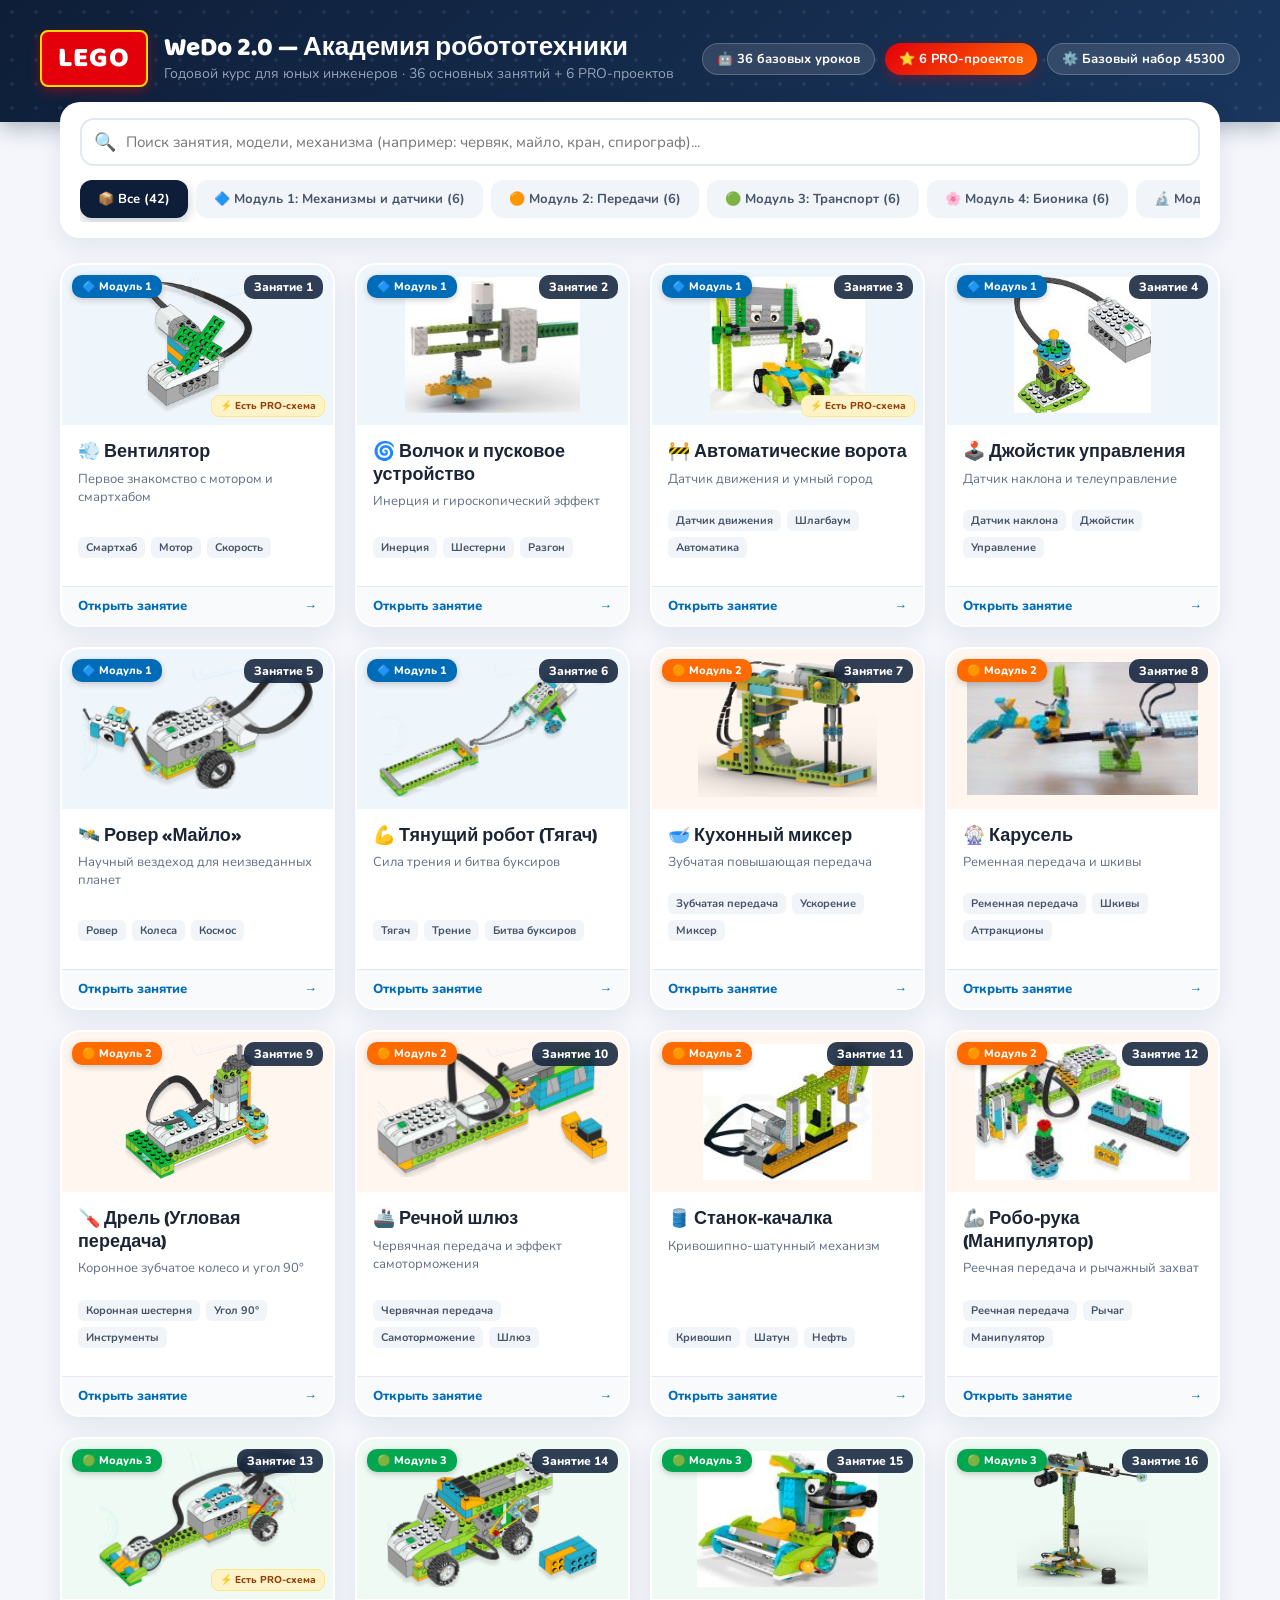
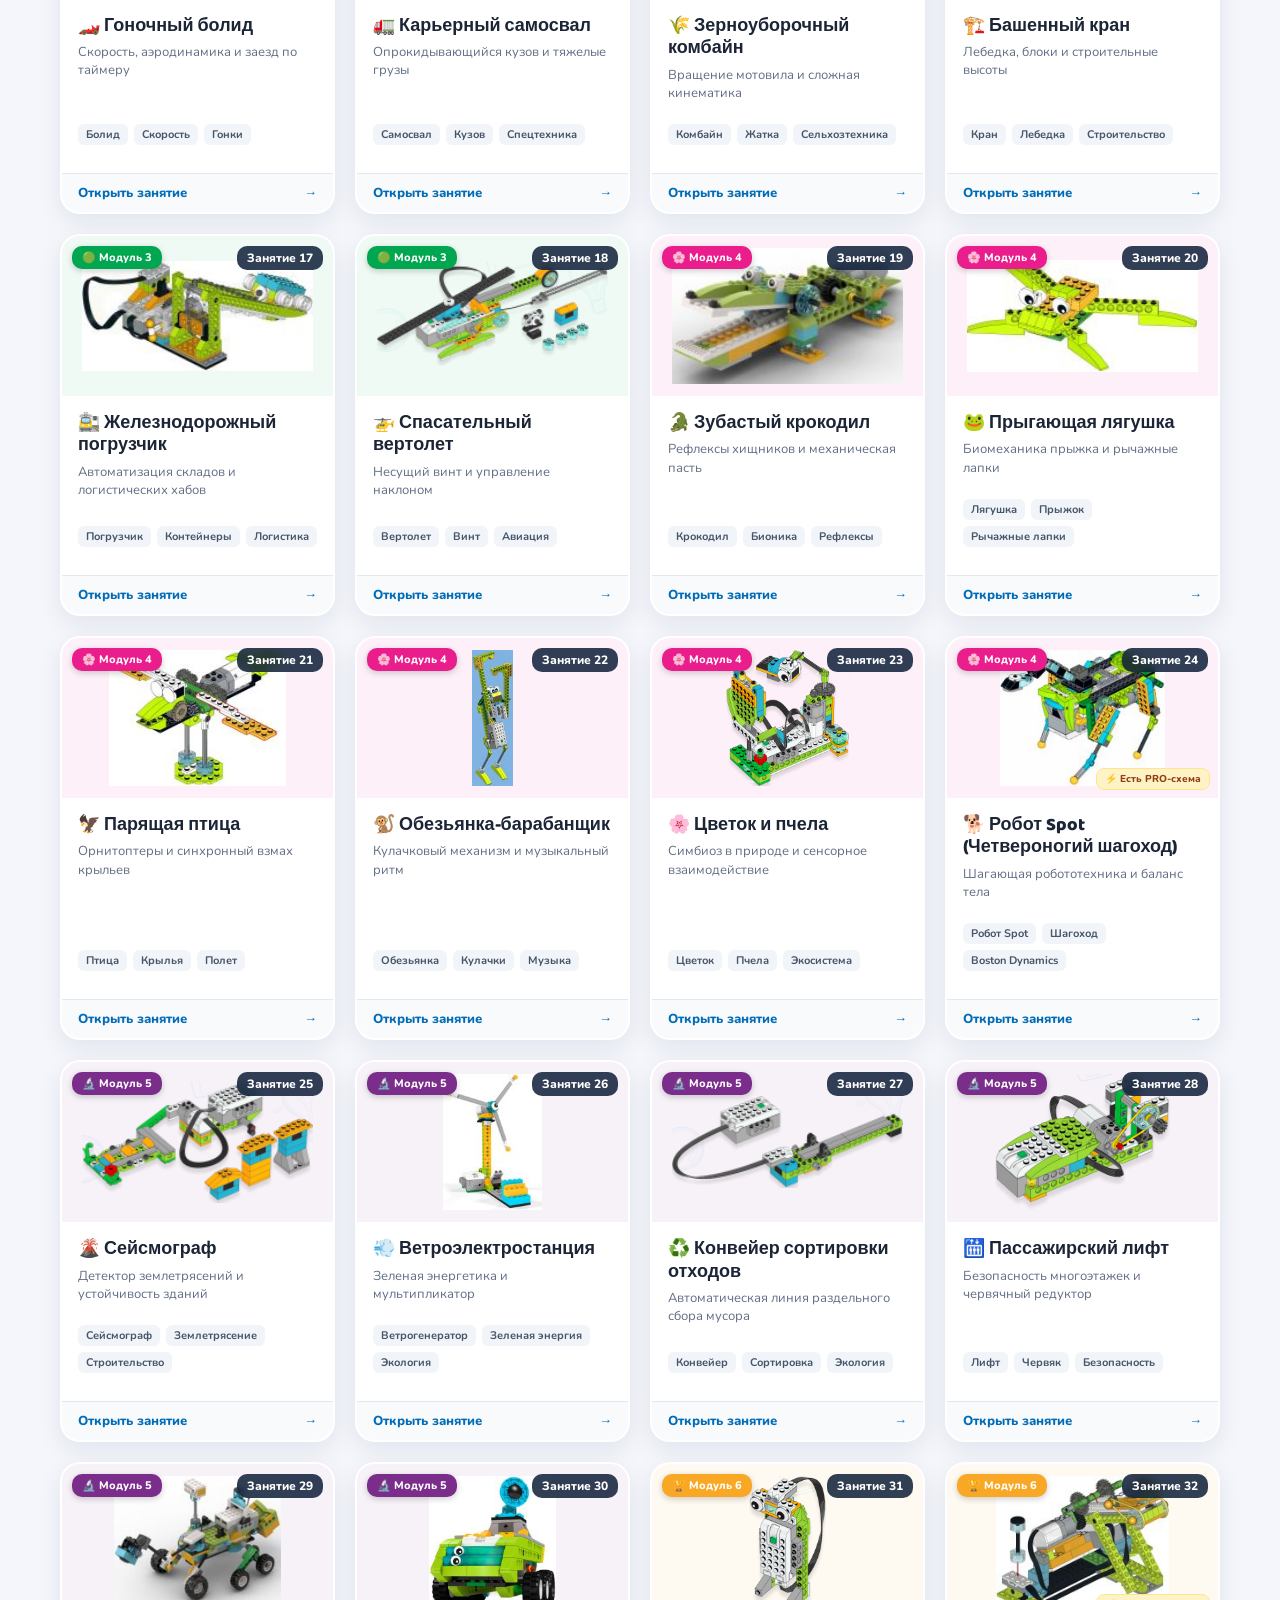
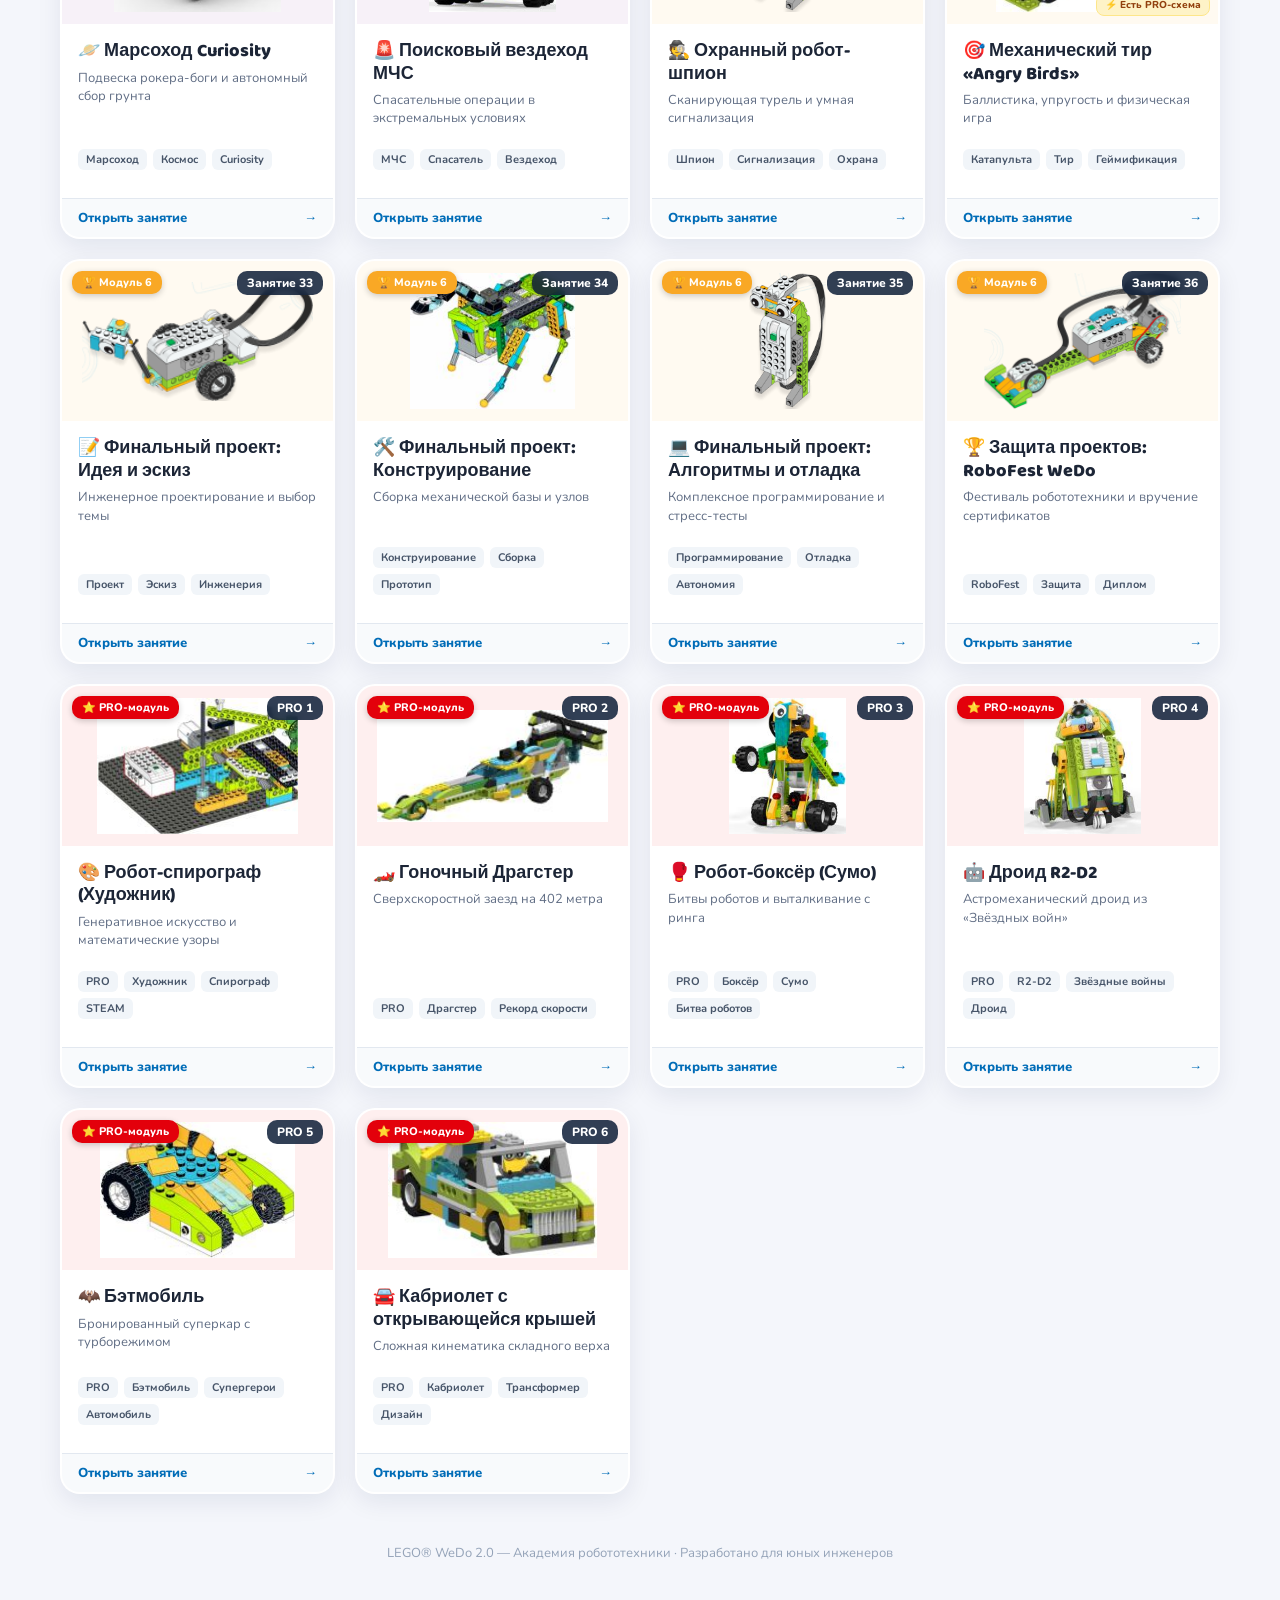
==== commit dcde595f: "Add fast-track challenge levels and 6 bonus PRO-projects" ====
--- a/index.html
+++ b/index.html
@@ -3,7 +3,7 @@
 <head>
 <meta charset="UTF-8">
 <meta name="viewport" content="width=device-width, initial-scale=1.0">
-<title>LEGO WeDo 2.0 — Курс робототехники (36 занятий)</title>
+<title>LEGO WeDo 2.0 — Академия робототехники (36 занятий + PRO)</title>
 <link href="https://fonts.googleapis.com/css2?family=Nunito:wght@400;600;700;800;900&family=Baloo+2:wght@700;800&display=swap" rel="stylesheet">
 <style>
   :root {
@@ -99,6 +99,7 @@
   .header-badges {
     display: flex;
     gap: 10px;
+    flex-wrap: wrap;
   }
 
   .badge-chip {
@@ -112,6 +113,12 @@
     align-items: center;
     gap: 6px;
     backdrop-filter: blur(4px);
+  }
+
+  .badge-chip.pro {
+    background: linear-gradient(135deg, var(--red) 0%, #FF6B00 100%);
+    border: none;
+    box-shadow: 0 4px 12px rgba(227,0,11,0.3);
   }
 
   /* ── CONTROLS / FILTERS ── */
@@ -203,6 +210,18 @@
     box-shadow: 0 4px 12px rgba(14,30,56,0.25);
   }
 
+  .filter-btn.pro-btn {
+    background: #FFF1F2;
+    color: #E11D48;
+    border: 1px solid #FECDD3;
+  }
+
+  .filter-btn.pro-btn.active {
+    background: var(--red);
+    color: #fff;
+    border-color: var(--red);
+  }
+
   /* ── GRID OF LESSON CARDS ── */
   .container {
     max-width: 1200px;
@@ -279,6 +298,22 @@
     font-size: 12px;
     font-weight: 800;
     backdrop-filter: blur(4px);
+  }
+
+  .card-fast-badge {
+    position: absolute;
+    bottom: 8px;
+    right: 8px;
+    background: #FEF3C7;
+    color: #92400E;
+    border: 1px solid #FDE68A;
+    padding: 3px 8px;
+    border-radius: 8px;
+    font-size: 10px;
+    font-weight: 800;
+    display: flex;
+    align-items: center;
+    gap: 4px;
   }
 
   .card-body {
@@ -458,31 +493,56 @@
     line-height: 1.45;
   }
 
-  /* PDF CTA BUTTON */
+  /* PDF CTA BUTTONS */
   .pdf-cta-box {
     margin: 16px 0 24px;
+    display: flex;
+    gap: 12px;
+    flex-wrap: wrap;
   }
 
   .btn-pdf {
     display: inline-flex;
     align-items: center;
-    gap: 12px;
+    gap: 10px;
     background: linear-gradient(135deg, var(--red) 0%, #B70008 100%);
     color: #fff;
-    padding: 14px 24px;
+    padding: 12px 20px;
     border-radius: 14px;
     font-family: inherit;
     font-weight: 800;
-    font-size: 16px;
+    font-size: 15px;
     text-decoration: none;
-    box-shadow: 0 6px 20px rgba(227, 0, 11, 0.35);
+    box-shadow: 0 4px 16px rgba(227, 0, 11, 0.3);
     transition: all 0.2s;
   }
 
   .btn-pdf:hover {
     transform: translateY(-2px);
-    box-shadow: 0 8px 24px rgba(227, 0, 11, 0.5);
+    box-shadow: 0 6px 20px rgba(227, 0, 11, 0.45);
     background: linear-gradient(135deg, #FF1722 0%, var(--red) 100%);
+  }
+
+  .btn-pdf-pro {
+    display: inline-flex;
+    align-items: center;
+    gap: 10px;
+    background: linear-gradient(135deg, #F59E0B 0%, #D97706 100%);
+    color: #fff;
+    padding: 12px 20px;
+    border-radius: 14px;
+    font-family: inherit;
+    font-weight: 800;
+    font-size: 15px;
+    text-decoration: none;
+    box-shadow: 0 4px 16px rgba(217, 119, 6, 0.3);
+    transition: all 0.2s;
+  }
+
+  .btn-pdf-pro:hover {
+    transform: translateY(-2px);
+    box-shadow: 0 6px 20px rgba(217, 119, 6, 0.45);
+    background: linear-gradient(135deg, #FBBF24 0%, #D97706 100%);
   }
 
   /* MODAL TABS */
@@ -491,10 +551,11 @@
     gap: 8px;
     border-bottom: 2px solid #E2E8F0;
     margin-bottom: 20px;
+    overflow-x: auto;
   }
 
   .modal-tab-btn {
-    padding: 10px 16px;
+    padding: 10px 14px;
     border: none;
     background: none;
     font-family: inherit;
@@ -503,6 +564,7 @@
     color: #64748B;
     cursor: pointer;
     position: relative;
+    white-space: nowrap;
     transition: all 0.2s;
   }
 
@@ -518,6 +580,18 @@
     height: 3px;
     background: var(--blue);
     border-radius: 3px 3px 0 0;
+  }
+
+  .modal-tab-btn.tab-fast {
+    color: #D97706;
+  }
+
+  .modal-tab-btn.tab-fast.active {
+    color: #B45309;
+  }
+
+  .modal-tab-btn.tab-fast.active::after {
+    background: #F59E0B;
   }
 
   .tab-pane {
@@ -569,6 +643,32 @@
     margin-top: 8px;
   }
 
+  /* FAST TRACK CARDS */
+  .fast-card {
+    background: #FFFBEB;
+    border: 2px solid #FDE68A;
+    border-radius: 16px;
+    padding: 18px 20px;
+    margin-bottom: 16px;
+  }
+
+  .fast-card-header {
+    display: flex;
+    align-items: center;
+    gap: 8px;
+    font-family: 'Baloo 2', sans-serif;
+    font-size: 17px;
+    font-weight: 800;
+    color: #92400E;
+    margin-bottom: 8px;
+  }
+
+  .fast-card-body {
+    font-size: 15px;
+    color: #78350F;
+    line-height: 1.55;
+  }
+
   /* FOOTER */
   footer {
     text-align: center;
@@ -593,11 +693,12 @@
       <div class="logo-lego">LEGO</div>
       <div class="site-title">
         <h1>WeDo 2.0 — Академия робототехники</h1>
-        <p>Годовой курс для юных инженеров · 36 пошаговых занятий</p>
+        <p>Годовой курс для юных инженеров · 36 основных занятий + 6 PRO-проектов</p>
       </div>
     </div>
     <div class="header-badges">
-      <div class="badge-chip">🤖 36 уроков</div>
+      <div class="badge-chip">🤖 36 базовых уроков</div>
+      <div class="badge-chip pro">⭐ 6 PRO-проектов</div>
       <div class="badge-chip">⚙️ Базовый набор 45300</div>
     </div>
   </div>
@@ -608,17 +709,18 @@
     <div class="search-row">
       <div class="search-input-wrapper">
         <span class="search-icon">🔍</span>
-        <input type="text" id="searchInput" placeholder="Поиск занятия, модели, механизма (например: червяк, майло, кран)...">
+        <input type="text" id="searchInput" placeholder="Поиск занятия, модели, механизма (например: червяк, майло, кран, спирограф)...">
       </div>
     </div>
     <div class="module-filters" id="moduleFilters">
-      <button class="filter-btn active" data-mod="all">📦 Все (36)</button>
+      <button class="filter-btn active" data-mod="all">📦 Все (42)</button>
       <button class="filter-btn" data-mod="1">🔷 Модуль 1: Механизмы и датчики (6)</button>
       <button class="filter-btn" data-mod="2">🟠 Модуль 2: Передачи (6)</button>
       <button class="filter-btn" data-mod="3">🟢 Модуль 3: Транспорт (6)</button>
       <button class="filter-btn" data-mod="4">🌸 Модуль 4: Бионика (6)</button>
       <button class="filter-btn" data-mod="5">🔬 Модуль 5: Наука и город (6)</button>
       <button class="filter-btn" data-mod="6">🏆 Модуль 6: Хакатон и проекты (6)</button>
+      <button class="filter-btn pro-btn" data-mod="7">⭐ PRO: Для быстрых (6)</button>
     </div>
   </div>
 </div>
@@ -652,7 +754,8 @@
         <button class="modal-tab-btn active" data-tab="theory">💡 Что и почему работает</button>
         <button class="modal-tab-btn" data-tab="build">🧩 Сборка и подсказки</button>
         <button class="modal-tab-btn" data-tab="prog">💻 Программа WeDo 2.0</button>
-        <button class="modal-tab-btn" data-tab="exp">⚡ Эксперимент / Челлендж</button>
+        <button class="modal-tab-btn tab-fast" data-tab="fast">⚡ Для быстрых учеников</button>
+        <button class="modal-tab-btn" data-tab="exp">🎯 Челленджи</button>
       </div>
 
       <div class="tab-pane active" id="tab-theory">
@@ -663,6 +766,9 @@
       </div>
       <div class="tab-pane" id="tab-prog">
         <div class="prog-box" id="modalProgText"></div>
+      </div>
+      <div class="tab-pane" id="tab-fast">
+        <div id="modalFastContent"></div>
       </div>
       <div class="tab-pane" id="tab-exp">
         <ul class="point-list" id="modalExpList"></ul>
@@ -676,8 +782,8 @@
 </footer>
 
 <script>
-const LESSONS = [{"num": 1, "m": 1, "emoji": "💨", "title": "Вентилятор", "subtitle": "Первое знакомство с мотором и смартхабом", "goal": "Научиться подключать смартхаб к планшету/ноутбуку, управлять направлением и мощностью вращения мотора.", "concept": "Вращательное движение, аэродинамика и воздушный поток.", "pdf": "instructions/ventilyator-433.pdf", "img": "images/433.png", "tags": ["Смартхаб", "Мотор", "Скорость"], "theory": ["Смартхаб — это электронный «мозг» робота, который слушает команды по Bluetooth.", "Мотор преобразует электрическую энергию батареек во вращательное движение вала.", "Лопасти винта закручивают воздух и создают тягу (как в комнатном вентиляторе или самолёте)."], "build_tips": ["Убедись, что лопасти свободно крутятся и не задевают за детали рамы.", "Провод мотора аккуратно зафиксируй специальным зажимом LEGO WeDo."], "prog": "Старт ▶ → Мощность мотора (8) → Мотор по часовой ↻ → Ждать (5 сек) → Стоп ⏹", "exp": ["Что изменится, если поменять мощность с 1 до 10?", "Как изменится направление ветра, если включить мотор против часовой стрелки ↺?"]}, {"num": 2, "m": 1, "emoji": "🌀", "title": "Волчок и пусковое устройство", "subtitle": "Инерция и гироскопический эффект", "goal": "Собрать механизм разгона юлы (волчка) и изучить передачу вращения.", "concept": "Кинетическая энергия, инерция, сохранение момента импульса.", "pdf": "instructions/volchok-380.pdf", "img": "images/380.jpg", "tags": ["Инерция", "Шестерни", "Разгон"], "theory": ["Вращающееся тело стремится сохранять ось вращения — это гироскопический эффект.", "Чем быстрее раскручен волчок, тем дольше он не падает.", "Пусковое устройство раскручивает волчок и мгновенно отсоединяется при выключении мотора."], "build_tips": ["Ось волчка должна быть идеально ровной, без перекосов.", "Следи, чтобы зубчатые колеса легко выходили из зацепления при торможении."], "prog": "Старт ▶ → Мощность (10) → Мотор ↻ (3 сек) → Резкий Стоп ⏹ (волчок срывается и крутится)", "exp": ["Чей волчок прокрутится дольше: легкий или утяжеленный дополнительными кирпичиками?", "Влияет ли гладкость поверхности стола на время вращения?"]}, {"num": 3, "m": 1, "emoji": "🚧", "title": "Автоматические ворота", "subtitle": "Датчик движения и умный город", "goal": "Изучить работу ультразвукового датчика расстояния/движения и запрограммировать шлагбаум.", "concept": "Оптические сенсоры, обратная связь, автоматизация.", "pdf": "instructions/avtomaticheskie-vorota-25.pdf", "img": "images/25.jpg", "tags": ["Датчик движения", "Шлагбаум", "Автоматика"], "theory": ["Датчик «видит» приближающиеся объекты на расстоянии от 1 до 15 см.", "В реальных умных городах такие датчики открывают шлагбаумы на парковках и двери супермаркетов.", "Робот находится в режиме ожидания, пока датчик не зафиксирует цель."], "build_tips": ["Поставь ограничитель подъема стрелы шлагбаума, чтобы она не перекидывалась назад.", "Направь «глаза» сенсора строго навстречу подъезжающей машинке."], "prog": "Цикл 🔁 [ Ждать датчик движения (< 5) → Звук пиканья 🔔 → Мотор (1 сек) → Ждать (3 сек) → Мотор реверс (1 сек) ]", "exp": ["Попробуй подъехать к воротам очень быстро: успевает ли датчик среагировать?", "Добавь красный и зеленый свет индикатора смартхаба (стоп/проезд)."]}, {"num": 4, "m": 1, "emoji": "🕹️", "title": "Джойстик управления", "subtitle": "Датчик наклона и телеуправление", "goal": "Изучить 6 положений датчика наклона и использовать его как пульт управления.", "concept": "Акселерометр, гравитация, координатные оси, телеуправление.", "pdf": "instructions/dzhoistik-439.pdf", "img": "images/439.jpg", "tags": ["Датчик наклона", "Джойстик", "Управление"], "theory": ["Датчик наклона определяет направление силы тяжести: вперед, назад, влево, вправо или горизонт.", "Такие микросхемы (акселерометры) есть в каждом смартфоне и геймпаде консолей.", "Наклонами руки можно плавно управлять механизмами и экранными спрайтами."], "build_tips": ["Сделай удобную рукоятку рычага, чтобы ее было комфортно держать в руке.", "Надежно защелкни датчик наклона на несущей оси."], "prog": "Если Наклон Вперед ⬆ → Мотор вперед | Если Наклон Назад ⬇ → Мотор назад | Если Ровно ⚪ → Мотор стоп", "exp": ["Сделай звуковой пульт: наклон влево — звук сирены, наклон вправо — звук мотора.", "Используй джойстик для управления роботом одногруппника по Bluetooth."]}, {"num": 5, "m": 1, "emoji": "🛰️", "title": "Ровер «Майло»", "subtitle": "Научный вездеход для неизведанных планет", "goal": "Собрать первую подвижную колесную платформу и запрограммировать маршрут исследования.", "concept": "Колесный привод, понижающий редуктор, преодоление рельефа.", "pdf": "instructions/mailo-nauchnyi-vezdehod-455.pdf", "img": "images/455.png", "tags": ["Ровер", "Колеса", "Космос"], "theory": ["Планетоходы передвигаются медленно, но с огромной надежностью.", "Понижающая передача уменьшает скорость вращения колес, но резко увеличивает силу тяги.", "Ровер автономно сканирует местность и сигнализирует при встрече с препятствием."], "build_tips": ["Проверь соосность колесных пар: колеса не должны тереться о корпус.", "Провод мотора закрепи так, чтобы он не наматывался на колеса."], "prog": "Старт ▶ → Мотор вперед (скорость 6) → Ждать датчик движения (< 4) → Стоп ⏹ → Звук «Образец найден!» 🎵", "exp": ["Сможет ли Майло заехать на наклонную книгу? Проверь на мощности 3, 6 и 9.", "Установи датчик наклона, чтобы Майло останавливался при опасном крене."]}, {"num": 6, "m": 1, "emoji": "💪", "title": "Тянущий робот (Тягач)", "subtitle": "Сила трения и битва буксиров", "goal": "Исследовать сцепление с поверхностью, распределение веса и посоревноваться в перетягивании каната.", "concept": "Сила трения, сцепление шин, центр тяжести, тяговое усилие.", "pdf": "instructions/tyanuschiy-robot-467.pdf", "img": "images/467.png", "tags": ["Тягач", "Трение", "Битва буксиров"], "theory": ["Тяговое усилие зависит от сцепления шин с поверхностью и веса робота на ведущей оси.", "Если колеса буксуют на месте, робот проигрывает.", "Низкая точка крепления троса не дает роботу опрокидываться назад."], "build_tips": ["Выбери самые широкие шины с глубоким резиновым протектором.", "Закрепи фаркоп (крюк) как можно ближе к оси ведущих колес."], "prog": "Старт ▶ → Обратный отсчет (3.. 2.. 1..) 🔔 → Мощность (10) → Мотор вперед ↻ → Работа 10 секунд", "exp": ["Соревнование «Tug of War»: сцепи двух роботов веревкой и выясни победителя!", "Как повлияет добавление груза на платформу тягача?"]}, {"num": 7, "m": 2, "emoji": "🥣", "title": "Кухонный миксер", "subtitle": "Зубчатая повышающая передача", "goal": "Изучить зубчатые передачи, передаточное отношение и выигрыш в скорости.", "concept": "Зубчатое зацепление, передаточное число, параллельные оси вращения.", "pdf": "instructions/mikser-91.pdf", "img": "images/91.png", "tags": ["Зубчатая передача", "Ускорение", "Миксер"], "theory": ["Большая шестерня (24 зуба) вращает маленькую шестерню (8 зубов).", "За один оборот большой шестерни маленькая делает 3 полных оборота — это повышающая передача (1:3)!", "Мы выигрываем в скорости вращения лопаток, но теряем в силе."], "build_tips": ["Зубья шестеренок должны плотно входить в зацепление, но без сдавливания осей.", "Проверь легкость вращения венчика вручную до включения мотора."], "prog": "Старт ▶ → Мощность (3) → Ждать (3с) → Мощность (6) → Ждать (3с) → Мощность (10) → Стоп", "exp": ["Что произойдет, если поменять шестеренки местами (маленькая крутит большую)?", "Попробуй взбить легкую пену из мыльного раствора (с разрешения учителя)."]}, {"num": 8, "m": 2, "emoji": "🎡", "title": "Карусель", "subtitle": "Ременная передача и шкивы", "goal": "Изучить ременную передачу со шкивами, прямое и перекрестное натяжение пассика.", "concept": "Шкивы, ременная передача, трение пассика, плавность хода.", "pdf": "instructions/karusel-532.pdf", "img": "images/532.jpg", "tags": ["Ременная передача", "Шкивы", "Аттракционы"], "theory": ["Ременная передача передает вращение на расстояние без зубьев — за счет трения резинки о шкив.", "Если карусель застрянет, ремень просто проскользнет и мотор не сгорит (предохранитель!).", "Если перекрестить ремень «восьмеркой», ведомый шкив начнет вращаться в обратную сторону."], "build_tips": ["Используй правильный пассик из набора: он не должен быть перетянут или слишком свободен.", "Убедись, что стойка карусели устойчиво закреплена на широкой пластине."], "prog": "Старт ▶ → Цикл под музыку 🎵 [ Плавный разгон (1..8) → Вращение 10 сек → Плавная остановка ]", "exp": ["Поставь пассажиров (человечков LEGO). На какой скорости их начнет выбрасывать центробежная сила?", "Сделай перекрестный ремень и сравни направление вращения."]}, {"num": 9, "m": 2, "emoji": "🪛", "title": "Дрель (Угловая передача)", "subtitle": "Коронное зубчатое колесо и угол 90°", "goal": "Научиться передавать вращение под прямым углом с помощью коронной шестерни.", "concept": "Угловая передача, перпендикулярные оси, слесарный инструмент.", "pdf": "instructions/vraschenie-drel-435.pdf", "img": "images/435.png", "tags": ["Коронная шестерня", "Угол 90°", "Инструменты"], "theory": ["Коронная шестерня имеет зубья на торце венца, что позволяет зацеплять обычную шестерню под углом 90 градусов.", "Так устроены автомобильные редукторы, дрели, миксеры и кухонные комбайны.", "Оси мотора и сверла находятся в разных плоскостях."], "build_tips": ["Особое внимание удели соосности перпендикулярных балок.", "Используй соединительные втулки, чтобы ось патрона дрели не сдвигалась вдоль балки."], "prog": "Ждать датчик движения (палец на курке) → Мотор ↻ (мощность 9) → Отпустил курок → Стоп ⏹", "exp": ["Сделай переключатель реверса для выкручивания «шурупов».", "Исследуй, насколько легко коронная передача держит нагрузку."]}, {"num": 10, "m": 2, "emoji": "🚢", "title": "Речной шлюз", "subtitle": "Червячная передача и эффект самоторможения", "goal": "Изучить червячный винт, высокое передаточное число и механическую блокировку обратного хода.", "concept": "Червячный редуктор, самоторможение, гидротехнические сооружения.", "pdf": "instructions/shluz-471.pdf", "img": "images/471.png", "tags": ["Червячная передача", "Самоторможение", "Шлюз"], "theory": ["Червячный винт при каждом обороте смещает зубчатое колесо всего на один зуб!", "Огромный выигрыш в силе: мотор с легкостью поднимает тяжелые ворота шлюза.", "САМОТОРМОЖЕНИЕ: шестерня НЕ МОЖЕТ провернуть червяк назад. Ворота никогда не упадут под своим весом!"], "build_tips": ["Червяк должен стоять ровно между фиксирующими втулками без продольного люфта.", "Следи за плавностью скольжения направляющих створок шлюза."], "prog": "Старт ▶ → Открытие ворот (мотор 3с) → Зеленый свет смартхаба 🟢 → Ждать корабль (датчик) → Закрытие ворот", "exp": ["Попробуй силой пальца повернуть створку ворот шлюза. Получилось? Почему червяк блокирует движение?", "Рассчитай передаточное число, посчитав зубья на колесе."]}, {"num": 11, "m": 2, "emoji": "🛢️", "title": "Станок-качалка", "subtitle": "Кривошипно-шатунный механизм", "goal": "Преобразовать вращательное движение вала в возвратно-поступательное движение балансира.", "concept": "Кривошип, шатун, балансир, нефтедобыча.", "pdf": "instructions/neftyanoi-nasos-397.pdf", "img": "images/397.jpg", "tags": ["Кривошип", "Шатун", "Нефть"], "theory": ["Кривошип вращается по кругу, а прикрепленный к нему шатун толкает и тянет длинный балансир вверх и вниз.", "Именно так работают поршневые двигатели автомобилей и промышленные насосы-качалки.", "Один мотор может непрерывно качать нефть с глубины в несколько километров годами!"], "build_tips": ["Шатун должен свободно поворачиваться на соединительных штифтах без заклинивания.", "Сбалансируй вес головки качалки с помощью противовеса на раме."], "prog": "Старт ▶ → Мощность (5) → Бесконечный цикл 🔁 [ Мотор ↻ (качание) + подсчет циклов на экране ]", "exp": ["Измени длину кривошипа (переставь штифт ближе или дальше от центра). Как изменилась амплитуда качания?", "Найди оптимальную скорость для плавной работы без раскачивания стола."]}, {"num": 12, "m": 2, "emoji": "🦾", "title": "Робо-рука (Манипулятор)", "subtitle": "Реечная передача и рычажный захват", "goal": "Собрать промышленный манипулятор и научиться перемещать предметы по сигналу.", "concept": "Зубчатая рейка, преобразование вращения в поступательное движение, рычаг.", "pdf": "instructions/robo-ruka-358.pdf", "img": "images/358.jpg", "tags": ["Реечная передача", "Рычаг", "Манипулятор"], "theory": ["Зубчатое колесо катится по прямой зубчатой рейке, двигая ее вперед и назад.", "Рычаги клешни увеличивают силу сжатия деталей.", "Роботизированные манипуляторы заменяют человека на вредных производствах и в космосе."], "build_tips": ["Рейка должна плавно скользить в направляющих пазах без перекоса.", "На губки клешни можно надеть резиновые шины для надежного сцепления с кубиком."], "prog": "Ждать датчик движения (< 3) → Сжать клешню (мотор 1с) → Звук «Захват» 🔔 → Поднять → Раскрыть клешню", "exp": ["Какой максимальный вес кубиков может удержать твоя робо-рука?", "Попробуй перенести кубик из коробки на стол в автоматическом режиме."]}, {"num": 13, "m": 3, "emoji": "🏎️", "title": "Гоночный болид", "subtitle": "Скорость, аэродинамика и заезд по таймеру", "goal": "Собрать скоростную модель болида, оптимизировать трение и провести заезды на время.", "concept": "Аэродинамика, сопротивление качению, мощность привода, тайминг.", "pdf": "instructions/gonochnyi-avtomobil-437.pdf", "img": "images/437.png", "tags": ["Болид", "Скорость", "Гонки"], "theory": ["В гоночных автомобилях важен каждый грамм веса и идеальная соосность колес.", "Широкие задние колеса обеспечивают сцепление с треком на старте.", "Светофорный старт исключает фальстарт и тренирует реакцию гонщика."], "build_tips": ["Колесные оси должны иметь микро-люфт и свободно крутиться от дуновения ветра.", "Центр тяжести болида должен быть как можно ниже, чтобы машина не переворачивалась."], "prog": "Светофор: Красный диод 🔴 (2с) → Желтый 🟡 (1с) → Зеленый 🟢 + Звук сигнала 🏎️ → Мотор на 100%!", "exp": ["Заезд на дистанцию 3 метра: замерь время секундомером. Чей болид самый быстрый в классе?", "Влияет ли спойлер на устойчивость прямолинейного движения?"]}, {"num": 14, "m": 3, "emoji": "🚛", "title": "Карьерный самосвал", "subtitle": "Опрокидывающийся кузов и тяжелые грузы", "goal": "Собрать модель грузовика с автоматической выгрузкой сыпучего материала.", "concept": "Рычажный подъем кузова, опрокидывающий момент, грузоподъемность.", "pdf": "instructions/samosval-462.pdf", "img": "images/462.png", "tags": ["Самосвал", "Кузов", "Спецтехника"], "theory": ["Карьерные самосвалы перевозят сотни тонн руды за один рейс.", "Гидравлический или винтовой подъемник поднимает кузов под углом более 45 градусов, чтобы груз соскользнул сам.", "Во время разгрузки подается предупредительный прерывистый звуковой сигнал безопасности."], "build_tips": ["Упор под кузовом должен надежно выдерживать вес кубиков LEGO внутри.", "Шарнирные крепления задней оси кузова должны вращаться без скрипа."], "prog": "Задний ход (звук зуммера пип-пип) → Остановка → Подъем кузова (мотор 2с) → Выгрузка → Опускание", "exp": ["При каком угле наклона кузова кубики начинают ссыпаться сами?", "Нагрузи кузов до предела: справится ли мотор с подъемом максимального веса?"]}, {"num": 15, "m": 3, "emoji": "🌾", "title": "Зерноуборочный комбайн", "subtitle": "Вращение мотовила и сложная кинематика", "goal": "Собрать модель комбайна с синхронным приводом жатки во время движения.", "concept": "Синхронизация механизмов, шнеки, агротехника, уборка зерна.", "pdf": "instructions/kombain-250.pdf", "img": "images/250.jpg", "tags": ["Комбайн", "Жатка", "Сельхозтехника"], "theory": ["Комбайн одновременно выполняет несколько операций: срезает колоски, обмолачивает зерно и очищает его.", "Мотовило жатки вращается навстречу движению, направляя стебли пшеницы под ножи.", "Один двигатель через систему передач вращает и колеса, и рабочие органы."], "build_tips": ["Проверь легкость вращения барабана жатки.", "Следи, чтобы резиновый пассик привода жатки не соскакивал со шкива при резких поворотах."], "prog": "Движение вперед + вращение мотовила → При обнаружении «колосков» датчиком — ускорение мотовила", "exp": ["Расставь желтые кирпичики на столе («поле») и собери максимальный урожай за 30 секунд.", "Как изменить скорость вращения жатки независимо от скорости колес?"]}, {"num": 16, "m": 3, "emoji": "🏗️", "title": "Башенный кран", "subtitle": "Лебедка, блоки и строительные высоты", "goal": "Изучить тросовый подъем грузов, назначение противовеса и устойчивость крана.", "concept": "Противовес, лебедка, подвижный блок, устойчивость высотных конструкций.", "pdf": "instructions/bashennyi-kran-336.pdf", "img": "images/336.png", "tags": ["Кран", "Лебедка", "Строительство"], "theory": ["Башенные краны строят небоскребы высотой в сотни метров.", "Противовес на задней стреле уравновешивает поднимаемый груз, спасая кран от падения.", "Блок (ролик) на конце стрелы меняет направление натяжения тросика."], "build_tips": ["Башня крана должна иметь широкую и тяжелую опору.", "Аккуратно намотай нить на катушку лебедки, чтобы витки не перехлестывались."], "prog": "Управление кнопками: Клавиша ⬆ — подъем груза | Клавиша ⬇ — спуск груза | Стоп при достижении верха", "exp": ["Попробуй поднять груз без противовеса. В какой момент кран начинает крениться?", "Установи датчик движения наверху стрелы как автостоп от перетягивания троса."]}, {"num": 17, "m": 3, "emoji": "🚉", "title": "Железнодорожный погрузчик", "subtitle": "Автоматизация складов и логистических хабов", "goal": "Собрать перегрузочный стреловой механизм для контейнерных ж/д платформ.", "concept": "Логистика, интермодальные перевозки, координатная разгрузка.", "pdf": "instructions/zheleznodorozhnyi-pogruzchik-247.pdf", "img": "images/247.jpg", "tags": ["Погрузчик", "Контейнеры", "Логистика"], "theory": ["Мировая торговля держится на стандартных морских и железнодорожных контейнерах.", "Автоматические погрузчики перегружают контейнеры с поездов на грузовики без участия человека.", "Точность позиционирования стрелы измеряется миллиметрами."], "build_tips": ["Убедись, что захват точно попадает в пазы контейнера.", "Используй шестеренки для плавного поворота платформы стрелы."], "prog": "Цикл [ Поворот к поезду → Захват контейнера → Поворот на склад → Отцепка груза → Возврат ]", "exp": ["За сколько секунд твой погрузчик разгрузит состав из 3 вагонов?", "Добавь звуковое предупреждение при начале движения стрелы."]}, {"num": 18, "m": 3, "emoji": "🚁", "title": "Спасательный вертолет", "subtitle": "Несущий винт и управление наклоном", "goal": "Собрать модель вертолета, понять назначение хвостового винта и управлять им.", "concept": "Аэродинамическая подъемная сила, компенсация крутящего момента, авиация.", "pdf": "instructions/vertolet-434.pdf", "img": "images/434.png", "tags": ["Вертолет", "Винт", "Авиация"], "theory": ["Несущий винт создает подъемную силу для вертикального взлета и зависания.", "По третьему закону Ньютона корпус стремится закрутиться в обратную сторону — для этого нужен рулевой хвостовой винт!", "Вертолеты МЧС могут спасать людей в горах и на воде, где нет взлетных полос."], "build_tips": ["Несущий винт должен быть надежно зафиксирован на вертикальной оси.", "Проверь работу коронной передачи, передающей вращение от мотора наверх."], "prog": "Датчик наклона в руке как штурвал: Наклон вперед — взлет и ускорение винта, Горизонт — мягкая посадка", "exp": ["Узнай, на какой скорости вращения лопасти начинают издавать характерный гул.", "Собери подвесную спасательную корзину для пострадавших."]}, {"num": 19, "m": 4, "emoji": "🐊", "title": "Зубастый крокодил", "subtitle": "Рефлексы хищников и механическая пасть", "goal": "Собрать модель аллигатора с датчиком движения в пасти и запрограммировать мгновенную реакцию.", "concept": "Бионика, рефлекторная дуга, рычажная челюсть, маскировка.", "pdf": "instructions/krokodil-140.pdf", "img": "images/140.jpg", "tags": ["Крокодил", "Бионика", "Рефлексы"], "theory": ["Крокодилы замирают в воде и ждут, пока добыча сама не коснется их пасти.", "Сила сжатия челюстей крокодила — одна из самых мощных на планете среди всех животных.", "В робототехнике мы воспроизводим этот рефлекс с помощью сенсора расстояния."], "build_tips": ["Датчик расстояния монтируется в глубине пасти, словно язык хищника.", "Верхняя челюсть должна легко захлопываться под действием рычага."], "prog": "Пасть открыта → Ожидание датчика движения (< 4) → Мгновенный рывок мотора (захлопнуть!) → Звук «Хрум!» 💥", "exp": ["Игра «Успей убрать палец»: положи рыбку в пасть и попробуй выхватить до щелчка челюстей!", "Сделай так, чтобы крокодил закрывал пасть только на быстрое движение."]}, {"num": 20, "m": 4, "emoji": "🐸", "title": "Прыгающая лягушка", "subtitle": "Биомеханика прыжка и рычажные лапки", "goal": "Изучить сложение сил в многозвенном рычажном механизме и заставить робота прыгать.", "concept": "Упругая деформация, кинематика толчка, траектория прыжка.", "pdf": "instructions/lyagushka-498.pdf", "img": "images/498.jpg", "tags": ["Лягушка", "Прыжок", "Рычажные лапки"], "theory": ["Задние лапы лягушки состоят из нескольких рычагов, работающих как сложенная пружина.", "В момент выпрямления лап сила передается в пол, подбрасывая тело лягушки вперед и вверх.", "Многие роботы-исследователи завалов создаются именно прыгающими, а не колесными."], "build_tips": ["Шарнирные соединения коленей должны двигаться легко и симметрично.", "Резиновые колпачки на лапках обеспечат толчок без проскальзывания по столу."], "prog": "Старт ▶ → Медленное сгибание лап (мощность 3) → Резкий рывок мотора (мощность 10) → Пауза 2с", "exp": ["Измерь линейкой длину прыжка твоей лягушки. Кто прыгнет дальше всех в группе?", "Как изменится прыжок, если изменить положение центра тяжести?"]}, {"num": 21, "m": 4, "emoji": "🦅", "title": "Парящая птица", "subtitle": "Орнитоптеры и синхронный взмах крыльев", "goal": "Собрать модель птицы с кривошипным механизмом синхронного махания крыльями.", "concept": "Орнитоптер, симметричный кривошип, колебательное движение, полет.", "pdf": "instructions/ptitsa-mashet-krylyami-165.pdf", "img": "images/165.jpg", "tags": ["Птица", "Крылья", "Полет"], "theory": ["Птицы не просто машут крыльями вверх-вниз — они меняют угол атаки перьев при взмахе.", "Леонардо да Винчи первым попытался создать аппарат с машущими крыльями — орнитоптер.", "Два синхронных шатуна передают движение от одной оси мотора на оба крыла одновременно."], "build_tips": ["Убедись, что оба крыла поднимаются и опускаются в абсолютно одинаковой фазе.", "Конструкция должна быть жесткой, чтобы при взмахах корпус не деформировался."], "prog": "Цикл [ Взмахи крыльями 🦅 → Звук ветра → При приближении к датчику — учащение взмахов (паника) ]", "exp": ["Укрась крылья легкими перьями или бумагой: изменился ли звук и плавность взмаха?", "Управляй частотой махов через датчик наклона: круче пике — быстрее взмахи!"]}, {"num": 22, "m": 4, "emoji": "🐒", "title": "Обезьянка-барабанщик", "subtitle": "Кулачковый механизм и музыкальный ритм", "goal": "Изучить эксцентрики (кулачки) и преобразование вращения в поочередные удары палочками.", "concept": "Кулачковый вал, эксцентрик, такт, распределительный механизм двигателя.", "pdf": "instructions/obezyana-154.pdf", "img": "images/154.jpg", "tags": ["Обезьянка", "Кулачки", "Музыка"], "theory": ["Кулачок — это колесо со смещенной осью вращения или выступом каплевидной формы.", "В двигателях машин кулачковый вал вовремя открывает клапаны впуска топлива.", "В нашей обезьянке два кулачка со сдвигом фазы на 180° по очереди бьют лапками по барабану."], "build_tips": ["Разверни кулачки на оси в противоположные стороны, чтобы лапки барабанили по очереди.", "Барабан можно сделать из пустой пластиковой коробочки для звонкого звука."], "prog": "Старт ▶ → Ритмический цикл 🥁 [ Мотор ↻ (мощность 4) → Ждать 3с → Ускорение (мощность 9) → Торможение ]", "exp": ["Что будет, если повернуть оба кулачка в одну сторону? (Синхронный удар двумя лапами).", "Запрограммируй барабанную дробь под известную мелодию."]}, {"num": 23, "m": 4, "emoji": "🌸", "title": "Цветок и пчела", "subtitle": "Симбиоз в природе и сенсорное взаимодействие", "goal": "Собрать распускающийся цветок и запрограммировать его реакцию на подлетающее насекомое.", "concept": "Фототропизм, опыление, биологическая обратная связь, робо-флора.", "pdf": "instructions/tsvetok-i-pchela-470.pdf", "img": "images/470.png", "tags": ["Цветок", "Пчела", "Экосистема"], "theory": ["Цветы раскрывают лепестки навстречу солнцу и привлекают насекомых ярким цветом и нектаром.", "Пчела переносит пыльцу, обеспечивая жизнь растениям и урожай фруктов.", "В биоробототехнике датчики позволяют технике чутко реагировать на окружающую живую среду."], "build_tips": ["Лепестки цветка должны плавно раскрываться и закрываться под действием рычажного кольца.", "Собери пчелку или бабочку на гибком стержне."], "prog": "Цветок закрыт → Пчела подлетает (датчик < 6 см) → Цветок раскрывается 🌸 + Звук волшебного колокольчика ✨", "exp": ["Сделай таймер сна: если пчелы нет 10 секунд, цветок засыпает и закрывает лепестки.", "Смени подсветку смартхаба: когда цветок спит — синий 🔵, когда цветет — ярко-розовый 🟣."]}, {"num": 24, "m": 4, "emoji": "🐕", "title": "Робот Spot (Четвероногий шагоход)", "subtitle": "Шагающая робототехника и баланс тела", "goal": "Собрать четвероногого робота (по мотивам робособак Boston Dynamics) и настроить походку.", "concept": "Кинематика шага, статическая устойчивость, четвероногая ходьба.", "pdf": "instructions/robot-spot-428.pdf", "img": "images/428.jpg", "tags": ["Робот Spot", "Шагоход", "Boston Dynamics"], "theory": ["Колеса бесполезны на лестницах и завалах — там могут пройти только шагающие роботы.", "Четвероногие роботы типа Spot патрулируют стройки, химические заводы и тоннели.", "Связанные кривошипно-шатунные ноги обеспечивают непрерывный шаг вперед."], "build_tips": ["Все 4 ноги должны иметь одинаковую длину и надежное сцепление со столом.", "Смартхаб размести строго по центру корпуса для идеального баланса масс."], "prog": "Старт ▶ → Плавный шаг вперед (мощность 6) → Датчик препятствия → Шаг назад → Разворот", "exp": ["Сможет ли Спот перешагнуть через карандаш? Исследуй проходимость модели.", "Сделай реакцию на поглаживание: датчик видит руку сверху — робот радостно виляет хвостом!"]}, {"num": 25, "m": 5, "emoji": "🌋", "title": "Сейсмограф", "subtitle": "Детектор землетрясений и устойчивость зданий", "goal": "Собрать вибрационный стол (имитатор землетрясений) и протестировать сейсмостойкость построек.", "concept": "Сейсмические колебания, шкала Рихтера, резонанс конструкций, центр масс.", "pdf": "instructions/zemletryasenie-442.pdf", "img": "images/442.png", "tags": ["Сейсмограф", "Землетрясение", "Строительство"], "theory": ["Землетрясения порождают мощные сейсмические волны в земной коре.", "Инженеры в Японии и сейсмоопасных зонах строят небоскребы с демпферами и гибкими каркасами.", "Эксцентрик на вибростоле превращает вращение мотора в горизонтальные толчки разной силы."], "build_tips": ["Виброплатформа должна иметь возможность свободно скользить вперед-назад на направляющих.", "Построй из запасных кубиков высокое здание (башню) и закрепи на платформе."], "prog": "Постепенное усиление толчков: Мощность 2 (слабые толчки) → 5 (умеренно) → 8 (сильное землетрясение 10 баллов!)", "exp": ["Какая конструкция башни простоит дольше: узкая и высокая или широкая пирамида?", "Установи датчик наклона на верхушку здания: зафиксируй точный момент обрушения."]}, {"num": 26, "m": 5, "emoji": "💨", "title": "Ветроэлектростанция", "subtitle": "Зеленая энергетика и мультипликатор", "goal": "Изучить возобновляемые источники энергии и повышающую передачу (мультипликатор генератора).", "concept": "Энергия ветра, альтернативная энергетика, мультипликатор, КПД.", "pdf": "instructions/vetroelektrostantsiya-578.pdf", "img": "images/578.jpg", "tags": ["Ветрогенератор", "Зеленая энергия", "Экология"], "theory": ["Ветер вращает огромные лопасти ветряка со скоростью всего 15–20 оборотов в минуту.", "Внутри башни стоит мультипликатор (повышающий редуктор), который разгоняет вращение вала генератора до 1500 об/мин!", "Ветряные электростанции не загрязняют атмосферу и спасают климат планеты."], "build_tips": ["Башня ветрогенератора должна быть абсолютно вертикальной и устойчивой.", "Шестеренки повышающей передачи должны быть идеально чистыми для легкого хода."], "prog": "Счетчик выработанной энергии: Чем выше скорость вращения лопастей — тем быстрее растет число «кВт·ч» на экране!", "exp": ["Подуй на лопасти феном или ручным вентилятором. Какая форма лопастей эффективнее всего?", "Запрограммируй аварийную остановку ветряка при штормовом ветре (датчик наклона флюгера)."]}, {"num": 27, "m": 5, "emoji": "♻️", "title": "Конвейер сортировки отходов", "subtitle": "Автоматическая линия раздельного сбора мусора", "goal": "Собрать ленточный конвейер со сбрасывателем и автоматизировать сортировку вторсырья.", "concept": "Конвейерная лента, оптическая сортировка, рециклинг, автоматизация заводов.", "pdf": "instructions/konveier-449.pdf", "img": "images/449.png", "tags": ["Конвейер", "Сортировка", "Экология"], "theory": ["Переработка мусора начинается с его точной сортировки: пластик, стекло, бумага, металл.", "На современных мусороперерабатывающих заводах роботы-сканеры моментально определяют тип предмета.", "Специальный рычаг-толкатель сбрасывает нужный предмет в соответствующий накопительный контейнер."], "build_tips": ["Конвейерная лента из траков или гладких пластин должна двигаться без перекоса.", "Датчик расстояния установи над лентой на высоте 3–5 см."], "prog": "Лента едет вперед ▶ → Датчик видит предмет → Лента стоп ⏹ → Сбрасыватель толкает кубик → Лента дальше", "exp": ["Отсортируй синие кубики в одну сторону, а красные — в другую.", "Посчитай на экране компьютера общее количество переработанных деталей за смену."]}, {"num": 28, "m": 5, "emoji": "🛗", "title": "Пассажирский лифт", "subtitle": "Безопасность многоэтажек и червячный редуктор", "goal": "Собрать модель лифта с автоматической остановкой на этажах и защитой от падения.", "concept": "Уравновешивание, ловители Отиса, этажные концевые выключатели, безопасность.", "pdf": "instructions/lift-450.pdf", "img": "images/450.png", "tags": ["Лифт", "Червяк", "Безопасность"], "theory": ["В 1853 году Элиша Отис изобрел безопасный лифт с тормозной системой-уловителем на случай обрыва троса.", "Благодаря червячной передаче кабина лифта никогда не упадет вниз самопроизвольно.", "Датчики точно определяют, когда пол кабины поравнялся с площадкой нужного этажа."], "build_tips": ["Кабина лифта должна плавно ходить по вертикальным направляющим без зазоров и перекосов.", "Убедись, что нить подвеса надежно закреплена по центру крыши кабины."], "prog": "Кнопка «1 этаж» — спуск до нижнего датчика | Кнопка «2 этаж» — подъем до верхнего концевика + Звонок прибытия 🔔", "exp": ["Проверь систему безопасности: отключи мотор на середине высоты. Кабина осталась на месте?", "Добавь автоматическое открывание дверей при прибытии на этаж."]}, {"num": 29, "m": 5, "emoji": "🪐", "title": "Марсоход Curiosity", "subtitle": "Подвеска рокера-боги и автономный сбор грунта", "goal": "Собрать модель марсианского ровера с манипулятором для забора образцов породы.", "concept": "Космическая робототехника, подвеска rocker-bogie, задержка сигнала, телеметрия.", "pdf": "instructions/marsohod-238.pdf", "img": "images/238.jpg", "tags": ["Марсоход", "Космос", "Curiosity"], "theory": ["Сигнал с Земли до Марса идет до 20 минут, поэтому марсоход должен быть полностью автономным.", "Уникальная подвеска позволяет роверу переезжать валуны размером больше самого колеса без опрокидывания.", "Бортовой манипулятор берет пробы камней и отправляет спектральные данные ученым NASA."], "build_tips": ["Установи грунтозаборник на поворотной оси.", "Проверь подвижность шарниров балансирной подвески шасси."], "prog": "Автономный маршрут: 5 шагов вперед → Поиск камня датчиком → Забор пробы манипулятором → Сигнал на Землю 📡", "exp": ["Создай «марсианский ландшафт» из книг и коробок: преодолеет ли марсоход скалистый каньон?", "Запрограммируй марсоход так, чтобы он объезжал глубокие кратеры."]}, {"num": 30, "m": 5, "emoji": "🚨", "title": "Поисковый вездеход МЧС", "subtitle": "Спасательные операции в экстремальных условиях", "goal": "Собрать роботизированный комплекс спасателей с сиреной, прожектором и высокой проходимостью.", "concept": "Экстремальная робототехника, поисковые датчики, оповещение, гусеничная проходимость.", "pdf": "instructions/poiskovyi-vezdehod-565.pdf", "img": "images/565.jpg", "tags": ["МЧС", "Спасатель", "Вездеход"], "theory": ["Роботы-спасатели проникают в завалы после землетрясений, куда не могут добраться кинологи и люди.", "Тепловизоры и ультразвуковые сенсоры сканируют пустоты в поисках признаков жизни.", "При обнаружении пострадавшего робот подает яркий световой маяк и звуковой сигнал спасателям."], "build_tips": ["Широкие колеса или спаренные шины для максимального клиренса.", "Светодиодный модуль смартхаба расположи на самой высокой мачте."], "prog": "Патрулирование территории → Поиск объекта датчиком → Включение проблесковой сирены 🚨 + Передача координат", "exp": ["Найди «пострадавшего» (спрятанного человечка) в темной комнате по звуковому эхолокатору.", "Сделай аварийный буксировочный трос для доставки медикаментов."]}, {"num": 31, "m": 6, "emoji": "🕵️", "title": "Охранный робот-шпион", "subtitle": "Сканирующая турель и умная сигнализация", "goal": "Собрать поворотную турель с сенсором и запрограммировать сложную систему охраны периметра.", "concept": "Сканирование сектора, триггеры тревоги, логические операторы «И / ИЛИ», безопасность.", "pdf": "instructions/robot-shpion-460.pdf", "img": "images/460.png", "tags": ["Шпион", "Сигнализация", "Охрана"], "theory": ["Радары непрерывно поворачиваются влево и вправо, обозревая охраняемый сектор 180°.", "При появлении нарушителя срабатывает триггер тревоги: блокируются двери и включается оповещение.", "В WeDo 2.0 мы создаем параллельные потоки команд: один поток крутит турель, второй — следит за сенсором!"], "build_tips": ["Поворотная платформа должна совершать колебания на угол 90–120 градусов.", "Закрепи датчик на уровне глаз потенциального нарушителя."], "prog": "Поток 1: Бесконечный поворот влево-вправо ↔ | Поток 2: Если датчик видит помеху → Взрыв сирены 📢 + Красный свет!", "exp": ["Сможет ли одноклассник прокрасться мимо робота-шпиона незамеченным?", "Добавь секретный пароль деактивации через наклон джойстика."]}, {"num": 32, "m": 6, "emoji": "🎯", "title": "Механический тир «Angry Birds»", "subtitle": "Баллистика, упругость и физическая игра", "goal": "Собрать рычажную катапульту со взводным эксцентриком и устроить чемпионат по стрельбе по мишеням.", "concept": "Баллистическая траектория, упругая сила резинового жгута, угол запуска.", "pdf": "instructions/katapulta-dlya-ptits-485.pdf", "img": "images/485.jpg", "tags": ["Катапульта", "Тир", "Геймификация"], "theory": ["Катапульты и баллисты использовались с античных времен для метания снарядов на сотни метров.", "Дальность полета снаряда зависит от силы натяжения и угла вылета (оптимальный угол — около 45°).", "В нашем тире робот сам взводит катапульту с помощью мотора и отпускает защелку!"], "build_tips": ["Рычаг катапульты должен быть усилен поперечными балками, чтобы не гнуться под натяжением резинок.", "Используй безопасные легкие снаряды (колесики LEGO или шарики из бумаги)."], "prog": "Нажатие кнопки пуска ▶ → Мотор натягивает рычаг (3с) → Срыв защелки (ВЫСТРЕЛ!) 💥 → Звук аплодисментов 👏", "exp": ["Построй из кубиков крепость свинок: сбей ее за минимальное число выстрелов!", "Как изменить натяжение резинки, чтобы попасть в дальнюю цель?"]}, {"num": 33, "m": 6, "emoji": "📝", "title": "Финальный проект: Идея и эскиз", "subtitle": "Инженерное проектирование и выбор темы", "goal": "Сформулировать тему выпускного проекта, разработать кинематическую схему и составить список механизмов.", "concept": "Жизненный цикл инженерного проекта, техническое задание, мозговой штурм.", "pdf": "", "img": "images/455.png", "tags": ["Проект", "Эскиз", "Инженерия"], "theory": ["Любой настоящий робот начинается не с деталей, а с чертежа на бумаге и четкой цели.", "Выбери сферу: Исследование космоса? Умный город? Робот-помощник? Битва роботов? Бионика?", "Определи, какие 2 механизма будут главными (например: червяк для подъема + колесный привод)."], "build_tips": ["Нарисуй эскиз робота в тетради с указанием расположения смартхаба, мотора и сенсоров.", "Составь список: какие движения должен выполнять твой робот."], "prog": "Разработка блок-схемы будущего алгоритма на бумаге: старт, условия, действия, циклы.", "exp": ["Защити идею проекта перед преподавателем: почему этот робот полезен и как он работает?", "Подбери детали и проверь, хватает ли компонентов базового набора WeDo 2.0."]}, {"num": 34, "m": 6, "emoji": "🛠️", "title": "Финальный проект: Конструирование", "subtitle": "Сборка механической базы и узлов", "goal": "Собрать механическую раму, установить привод, редукторы и обеспечить прочность всей конструкции.", "concept": "Жесткость ферм, соосность валов, распределение нагрузок, дизайн робота.", "pdf": "", "img": "images/428.jpg", "tags": ["Конструирование", "Сборка", "Прототип"], "theory": ["Главное правило инженера: сначала надежная механика, потом программирование.", "Если конструкция шатается или шестеренки заедают — программа не сможет работать правильно.", "Используй треугольные связки балок для максимальной жесткости корпуса."], "build_tips": ["Проверяй вращение каждого редуктора вручную на каждом шаге сборки.", "Оставь свободный доступ к кнопке смартхаба и отсеку батареек."], "prog": "Тестовая калибровочная программа: проверка вращения мотора в обе стороны и отклика сенсоров.", "exp": ["Краш-тест на жесткость: аккуратно потряси модель. Ничего не отвалилось?", "Убедись, что проводам мотора и датчиков хватает длины для полного диапазона движений."]}, {"num": 35, "m": 6, "emoji": "💻", "title": "Финальный проект: Алгоритмы и отладка", "subtitle": "Комплексное программирование и стресс-тесты", "goal": "Написать полный автономный алгоритм с ветвлениями, звуками и параллельными процессами.", "concept": "Отладка кода (debugging), стресс-тестирование, оптимизация алгоритма.", "pdf": "", "img": "images/460.png", "tags": ["Программирование", "Отладка", "Автономия"], "theory": ["Отладка (debugging) — это 50% работы программиста: найти, где робот действует не так, и исправить.", "Используй экранные индикаторы и звуки, чтобы понимать, на каком шаге сейчас программа.", "Сделай поведение робота «живым»: добавь эмоции, подсветку диода и реакцию на окружение."], "build_tips": ["Если роботу не хватает мощности мотора — проверь механическое трение в осях.", "Наведи порядок в проводах и укрась корпус декоративными элементами."], "prog": "Финальная комплексная программа проекта: Главный цикл + обработка датчиков + анимация + аварийная остановка.", "exp": ["Прогони робота через 5 непрерывных циклов работы подряд без единого сбоя.", "Подготовь короткую речь для демонстрации: что делает робот и какие механизмы в нем есть."]}, {"num": 36, "m": 6, "emoji": "🏆", "title": "Защита проектов: RoboFest WeDo", "subtitle": "Фестиваль робототехники и вручение сертификатов", "goal": "Продемонстрировать проект родителям и одногруппникам, объяснить механику и получить диплом инженера.", "concept": "Публичное выступление, демонстрация прототипа, подведение итогов года.", "pdf": "", "img": "images/437.png", "tags": ["RoboFest", "Защита", "Диплом"], "theory": ["Настоящий инженер умеет не только создать робота, но и объяснить миру, как и зачем он работает.", "Выступление строится по плану: Название → Какую задачу решает → Механизмы → Показ работы программы.", "Каждый из вас прошел путь от простого вентилятора до сложного автономного робота!"], "build_tips": ["Протри модель, проверь свежесть батареек в смартхабе перед презентацией.", "Установи модель на демонстрационном полигоне."], "prog": "Демонстрационный прогон программы перед зрителями с комментариями автора.", "exp": ["Ответь на вопросы зрителей о принципах работы твоего робота.", "Торжественное награждение: вручение дипломов юных инженеров LEGO WeDo 2.0! 🎉"]}];
-const MODULES = {"1": {"name": "Первые механизмы и датчики", "color": "#006CB7", "badge": "🔷 Модуль 1"}, "2": {"name": "Механика и передачи", "color": "#FF6B00", "badge": "🟠 Модуль 2"}, "3": {"name": "Транспорт и спецтехника", "color": "#00A650", "badge": "🟢 Модуль 3"}, "4": {"name": "Бионика: роботы-животные", "color": "#E91E8C", "badge": "🌸 Модуль 4"}, "5": {"name": "Наука, экология и умный город", "color": "#7B2D8B", "badge": "🔬 Модуль 5"}, "6": {"name": "Автономные системы и хакатон", "color": "#F9A825", "badge": "🏆 Модуль 6"}};
+const LESSONS = [{"num": 1, "m": 1, "emoji": "💨", "title": "Вентилятор", "subtitle": "Первое знакомство с мотором и смартхабом", "goal": "Научиться подключать смартхаб к компьютеру, управлять направлением и мощностью вращения мотора.", "concept": "Вращательное движение, аэродинамика и воздушный поток.", "pdf": "instructions/ventilyator-433.pdf", "img": "images/433.png", "tags": ["Смартхаб", "Мотор", "Скорость"], "theory": ["Смартхаб — это электронный «мозг» робота, который слушает команды по Bluetooth.", "Мотор преобразует электрическую энергию батареек во вращательное движение вала.", "Лопасти винта закручивают воздух и создают тягу (как в комнатном вентиляторе или самолёте)."], "build_tips": ["Убедись, что лопасти свободно крутятся и не задевают за детали рамы.", "Провод мотора аккуратно зафиксируй специальным зажимом LEGO WeDo."], "prog": "Старт ▶ → Мощность мотора (8) → Мотор по часовой ↻ → Ждать (5 сек) → Стоп ⏹", "exp": ["Что изменится, если поменять мощность с 1 до 10?", "Как изменится направление ветра, если включить мотор против часовой стрелки ↺?"], "fast_track": {"upgrade": "1) Построй защитную решётку-кожух вокруг лопастей (безопасность!). 2) Добавь датчик движения: вентилятор включается автоматически, только когда человек подносит ладонь к сенсору (< 5 см), и плавно останавливается, когда руку убирают. 3) Настрой подсветку смартхаба: зелёный — тихоход, жёлтый — средний, красный — ураган!", "pro_pdf": "instructions/ventilyator-379.pdf", "pro_title": "Напольный башенный вентилятор Robo Camp (со стойкой и редуктором)"}}, {"num": 2, "m": 1, "emoji": "🌀", "title": "Волчок и пусковое устройство", "subtitle": "Инерция и гироскопический эффект", "goal": "Собрать механизм разгона юлы (волчка) и изучить передачу вращения.", "concept": "Кинетическая энергия, инерция, сохранение момента импульса.", "pdf": "instructions/volchok-380.pdf", "img": "images/380.jpg", "tags": ["Инерция", "Шестерни", "Разгон"], "theory": ["Вращающееся тело стремится сохранять ось вращения — это гироскопический эффект.", "Чем быстрее раскручен волчок, тем дольше он не падает.", "Пусковое устройство раскручивает волчок и мгновенно отсоединяется при выключении мотора."], "build_tips": ["Ось волчка должна быть идеально ровной, без перекосов.", "Следи, чтобы зубчатые колеса легко выходили из зацепления при торможении."], "prog": "Старт ▶ → Мощность (10) → Мотор ↻ (3 сек) → Резкий Стоп ⏹ (волчок срывается и крутится)", "exp": ["Чей волчок прокрутится дольше: легкий или утяжеленный дополнительными кирпичиками?", "Влияет ли гладкость поверхности стола на время вращения?"], "fast_track": {"upgrade": "1) Собери зубчатый мультипликатор (повышающую передачу 1:3 или 1:5), чтобы раскручивать волчок с супер-скоростью! 2) Сделай таймер на экране, считающий секунды до остановки юлы.", "pro_pdf": "", "pro_title": ""}}, {"num": 3, "m": 1, "emoji": "🚧", "title": "Автоматические ворота", "subtitle": "Датчик движения и умный город", "goal": "Изучить работу ультразвукового датчика расстояния/движения и запрограммировать шлагбаум.", "concept": "Оптические сенсоры, обратная связь, автоматизация.", "pdf": "instructions/avtomaticheskie-vorota-25.pdf", "img": "images/25.jpg", "tags": ["Датчик движения", "Шлагбаум", "Автоматика"], "theory": ["Датчик «видит» приближающиеся объекты на расстоянии от 1 до 15 см.", "В реальных умных городах такие датчики открывают шлагбаумы на парковках и двери супермаркетов.", "Робот находится в режиме ожидания, пока датчик не зафиксирует цель."], "build_tips": ["Поставь ограничитель подъема стрелы шлагбаума, чтобы она не перекидывалась назад.", "Направь «глаза» сенсора строго навстречу подъезжающей машинке."], "prog": "Цикл 🔁 [ Ждать датчик движения (< 5) → Звук пиканья 🔔 → Мотор (1 сек) → Ждать (3 сек) → Мотор реверс (1 сек) ]", "exp": ["Попробуй подъехать к воротам очень быстро: успевает ли датчик среагировать?", "Добавь красный и зеленый свет индикатора смартхаба (стоп/проезд)."], "fast_track": {"upgrade": "1) Собери светофорную стойку с индикатором занятости парковки. 2) Добавь датчик наклона как ручной пульт охранника (наклон вперед — принудительно открыть ворота). 3) Добавь счетчик проехавших машин на экране.", "pro_pdf": "instructions/avtomaticheskie-vorota-362.pdf", "pro_title": "Двустворчатые раздвижные ворота паркинга (Roborise-It)"}}, {"num": 4, "m": 1, "emoji": "🕹️", "title": "Джойстик управления", "subtitle": "Датчик наклона и телеуправление", "goal": "Изучить 6 положений датчика наклона и использовать его как пульт управления.", "concept": "Акселерометр, гравитация, координатные оси, телеуправление.", "pdf": "instructions/dzhoistik-439.pdf", "img": "images/439.jpg", "tags": ["Датчик наклона", "Джойстик", "Управление"], "theory": ["Датчик наклона определяет направление силы тяжести: вперед, назад, влево, вправо или горизонт.", "Такие микросхемы (акселерометры) есть в каждом смартфоне и геймпаде консолей.", "Наклонами руки можно плавно управлять механизмами и экранными спрайтами."], "build_tips": ["Сделай удобную рукоятку рычага, чтобы ее было комфортно держать в руке.", "Надежно защелкни датчик наклона на несущей оси."], "prog": "Если Наклон Вперед ⬆ → Мотор вперед | Если Наклон Назад ⬇ → Мотор назад | Если Ровно ⚪ → Мотор стоп", "exp": ["Сделай звуковой пульт: наклон влево — звук сирены, наклон вправо — звук мотора.", "Используй джойстик для управления роботом одногруппника по Bluetooth."], "fast_track": {"upgrade": "1) Собери из джойстика рулевой штурвал самолёта. 2) Создай на экране WeDo 2.0 игру-тир, где штурвалом целишься по летающим мишеням!", "pro_pdf": "", "pro_title": ""}}, {"num": 5, "m": 1, "emoji": "🛰️", "title": "Ровер «Майло»", "subtitle": "Научный вездеход для неизведанных планет", "goal": "Собрать первую подвижную колесную платформу и запрограммировать маршрут исследования.", "concept": "Колесный привод, понижающий редуктор, преодоление рельефа.", "pdf": "instructions/mailo-nauchnyi-vezdehod-455.pdf", "img": "images/455.png", "tags": ["Ровер", "Колеса", "Космос"], "theory": ["Планетоходы передвигаются медленно, но с огромной надежностью.", "Понижающая передача уменьшает скорость вращения колес, но резко увеличивает силу тяги.", "Ровер автономно сканирует местность и сигнализирует при встрече с препятствием."], "build_tips": ["Проверь соосность колесных пар: колеса не должны тереться о корпус.", "Провод мотора закрепи так, чтобы он не наматывался на колеса."], "prog": "Старт ▶ → Мотор вперед (скорость 6) → Ждать датчик движения (< 4) → Стоп ⏹ → Звук «Образец найден!» 🎵", "exp": ["Сможет ли Майло заехать на наклонную книгу? Проверь на мощности 3, 6 и 9.", "Установи датчик наклона, чтобы Майло останавливался при опасном крене."], "fast_track": {"upgrade": "1) Установи на крышу Майло второй датчик (наклона) — детектор крутых спусков. 2) Построй манипулятор-ковш спереди для сбора марсианских камней.", "pro_pdf": "", "pro_title": ""}}, {"num": 6, "m": 1, "emoji": "💪", "title": "Тянущий робот (Тягач)", "subtitle": "Сила трения и битва буксиров", "goal": "Исследовать сцепление с поверхностью, распределение веса и посоревноваться в перетягивании каната.", "concept": "Сила трения, сцепление шин, центр тяжести, тяговое усилие.", "pdf": "instructions/tyanuschiy-robot-467.pdf", "img": "images/467.png", "tags": ["Тягач", "Трение", "Битва буксиров"], "theory": ["Тяговое усилие зависит от сцепления шин с поверхностью и веса робота на ведущей оси.", "Если колеса буксуют на месте, робот проигрывает.", "Низкая точка крепления троса не дает роботу опрокидываться назад."], "build_tips": ["Выбери самые широкие шины с глубоким резиновым протектором.", "Закрепи фаркоп (крюк) как можно ближе к оси ведущих колес."], "prog": "Старт ▶ → Обратный отсчет (3.. 2.. 1..) 🔔 → Мощность (10) → Мотор вперед ↻ → Работа 10 секунд", "exp": ["Соревнование «Tug of War»: сцепи двух роботов веревкой и выясни победителя!", "Как повлияет добавление груза на платформу тягача?"], "fast_track": {"upgrade": "1) Построй гусеничную приставку вместо задних колес. 2) Сделай коробку противовесов для регулировки сцепления. 3) Запрограммируй систему рывков (импульсная тяга).", "pro_pdf": "", "pro_title": ""}}, {"num": 7, "m": 2, "emoji": "🥣", "title": "Кухонный миксер", "subtitle": "Зубчатая повышающая передача", "goal": "Изучить зубчатые передачи, передаточное отношение и выигрыш в скорости.", "concept": "Зубчатое зацепление, передаточное число, параллельные оси вращения.", "pdf": "instructions/mikser-91.pdf", "img": "images/91.png", "tags": ["Зубчатая передача", "Ускорение", "Миксер"], "theory": ["Большая шестерня (24 зуба) вращает маленькую шестерню (8 зубов).", "За один оборот большой шестерни маленькая делает 3 полных оборота — это повышающая передача (1:3)!", "Мы выигрываем в скорости вращения лопаток, но теряем в силе."], "build_tips": ["Зубья шестеренок должны плотно входить в зацепление, но без сдавливания осей.", "Проверь легкость вращения венчика вручную до включения мотора."], "prog": "Старт ▶ → Мощность (3) → Ждать (3с) → Мощность (6) → Ждать (3с) → Мощность (10) → Стоп", "exp": ["Что произойдет, если поменять шестеренки местами (маленькая крутит большую)?", "Попробуй взбить легкую пену из мыльного раствора (с разрешения учителя)."], "fast_track": {"upgrade": "1) Сделай двухвенчиковый миксер: две шестерни вращают два венчика навстречу друг другу. 2) Добавь поворотную чашу, которая медленно вращается ременной передачей!", "pro_pdf": "", "pro_title": ""}}, {"num": 8, "m": 2, "emoji": "🎡", "title": "Карусель", "subtitle": "Ременная передача и шкивы", "goal": "Изучить ременную передачу со шкивами, прямое и перекрестное натяжение пассика.", "concept": "Шкивы, ременная передача, трение пассика, плавность хода.", "pdf": "instructions/karusel-532.pdf", "img": "images/532.jpg", "tags": ["Ременная передача", "Шкивы", "Аттракционы"], "theory": ["Ременная передача передает вращение на расстояние без зубьев — за счет трения резинки о шкив.", "Если карусель застрянет, ремень просто проскользнет и мотор не сгорит (предохранитель!).", "Если перекрестить ремень «восьмеркой», ведомый шкив начнет вращаться в обратную сторону."], "build_tips": ["Используй правильный пассик из набора: он не должен быть перетянут или слишком свободен.", "Убедись, что стойка карусели устойчиво закреплена на широкой пластине."], "prog": "Старт ▶ → Цикл под музыку 🎵 [ Плавный разгон (1..8) → Вращение 10 сек → Плавная остановка ]", "exp": ["Поставь пассажиров (человечков LEGO). На какой скорости их начнет выбрасывать центробежная сила?", "Сделай перекрестный ремень и сравни направление вращения."], "fast_track": {"upgrade": "1) Построй второй вращающийся ярус карусели через перекрестный ремень (верх крутится вправо, низ — влево!). 2) Сделай автоматический турникет на входе с датчиком движения.", "pro_pdf": "", "pro_title": ""}}, {"num": 9, "m": 2, "emoji": "🪛", "title": "Дрель (Угловая передача)", "subtitle": "Коронное зубчатое колесо и угол 90°", "goal": "Научиться передавать вращение под прямым углом с помощью коронной шестерни.", "concept": "Угловая передача, перпендикулярные оси, слесарный инструмент.", "pdf": "instructions/vraschenie-drel-435.pdf", "img": "images/435.png", "tags": ["Коронная шестерня", "Угол 90°", "Инструменты"], "theory": ["Коронная шестерня имеет зубья на торце венца, что позволяет зацеплять обычную шестерню под углом 90 градусов.", "Так устроены автомобильные редукторы, дрели, миксеры и кухонные комбайны.", "Оси мотора и сверла находятся в разных плоскостях."], "build_tips": ["Особое внимание удели соосности перпендикулярных балок.", "Используй соединительные втулки, чтобы ось патрона дрели не сдвигалась вдоль балки."], "prog": "Ждать датчик движения (палец на курке) → Мотор ↻ (мощность 9) → Отпустил курок → Стоп ⏹", "exp": ["Сделай переключатель реверса для выкручивания «шурупов».", "Исследуй, насколько легко коронная передача держит нагрузку."], "fast_track": {"upgrade": "1) Сделай сменные насадки: сверло, шлифовальный круг (колесо с шиной) и миксер для красок. 2) Добавь переключатель мощности (2 скорости через зубчатую коробку).", "pro_pdf": "", "pro_title": ""}}, {"num": 10, "m": 2, "emoji": "🚢", "title": "Речной шлюз", "subtitle": "Червячная передача и эффект самоторможения", "goal": "Изучить червячный винт, высокое передаточное число и механическую блокировку обратного хода.", "concept": "Червячный редуктор, самоторможение, гидротехнические сооружения.", "pdf": "instructions/shluz-471.pdf", "img": "images/471.png", "tags": ["Червячная передача", "Самоторможение", "Шлюз"], "theory": ["Червячный винт при каждом обороте смещает зубчатое колесо всего на один зуб!", "Огромный выигрыш в силе: мотор с легкостью поднимает тяжелые ворота шлюза.", "САМОТОРМОЖЕНИЕ: шестерня НЕ МОЖЕТ провернуть червяк назад. Ворота никогда не упадут под своим весом!"], "build_tips": ["Червяк должен стоять ровно между фиксирующими втулками без продольного люфта.", "Следи за плавностью скольжения направляющих створок шлюза."], "prog": "Старт ▶ → Открытие ворот (мотор 3с) → Зеленый свет смартхаба 🟢 → Ждать корабль (датчик) → Закрытие ворот", "exp": ["Попробуй силой пальца повернуть створку ворот шлюза. Получилось? Почему червяк блокирует движение?", "Рассчитай передаточное число, посчитав зубья на колесе."], "fast_track": {"upgrade": "1) Собери второй уровень шлюза (двухкамерный шлюз для высоких гор). 2) Запрограммируй кораблик на датчике: открывается нижняя створка, корабль заходит, наполняется вода (звук фонтана), открывается верхняя створка!", "pro_pdf": "", "pro_title": ""}}, {"num": 11, "m": 2, "emoji": "🛢️", "title": "Станок-качалка", "subtitle": "Кривошипно-шатунный механизм", "goal": "Преобразовать вращательное движение вала в возвратно-поступательное движение балансира.", "concept": "Кривошип, шатун, балансир, нефтедобыча.", "pdf": "instructions/neftyanoi-nasos-397.pdf", "img": "images/397.jpg", "tags": ["Кривошип", "Шатун", "Нефть"], "theory": ["Кривошип вращается по кругу, а прикрепленный к нему шатун толкает и тянет длинный балансир вверх и вниз.", "Именно так работают поршневые двигатели автомобилей и промышленные насосы-качалки.", "Один мотор может непрерывно качать нефть с глубины в несколько километров годами!"], "build_tips": ["Шатун должен свободно поворачиваться на соединительных штифтах без заклинивания.", "Сбалансируй вес головки качалки с помощью противовеса на раме."], "prog": "Старт ▶ → Мощность (5) → Бесконечный цикл 🔁 [ Мотор ↻ (качание) + подсчет циклов на экране ]", "exp": ["Измени длину кривошипа (переставь штифт ближе или дальше от центра). Как изменилась амплитуда качания?", "Найди оптимальную скорость для плавной работы без раскачивания стола."], "fast_track": {"upgrade": "1) Собери из кубиков резервуар для нефти и поршневой шток, уходящий в пол. 2) Добавь датчик наклона на балансир для точного подсчета баррелей добытой нефти!", "pro_pdf": "", "pro_title": ""}}, {"num": 12, "m": 2, "emoji": "🦾", "title": "Робо-рука (Манипулятор)", "subtitle": "Реечная передача и рычажный захват", "goal": "Собрать промышленный манипулятор и научиться перемещать предметы по сигналу.", "concept": "Зубчатая рейка, преобразование вращения в поступательное движение, рычаг.", "pdf": "instructions/robo-ruka-358.pdf", "img": "images/358.jpg", "tags": ["Реечная передача", "Рычаг", "Манипулятор"], "theory": ["Зубчатое колесо катится по прямой зубчатой рейке, двигая ее вперед и назад.", "Рычаги клешни увеличивают силу сжатия деталей.", "Роботизированные манипуляторы заменяют человека на вредных производствах и в космосе."], "build_tips": ["Рейка должна плавно скользить в направляющих пазах без перекоса.", "На губки клешни можно надеть резиновые шины для надежного сцепления с кубиком."], "prog": "Ждать датчик движения (< 3) → Сжать клешню (мотор 1с) → Звук «Захват» 🔔 → Поднять → Раскрыть клешню", "exp": ["Какой максимальный вес кубиков может удержать твоя робо-рука?", "Попробуй перенести кубик из коробки на стол в автоматическом режиме."], "fast_track": {"upgrade": "1) Сделай поворотную платформу в основании: манипулятор берет деталь слева и переносит ее направо. 2) Запрограммируй управление рукой через наклон смартфона/планшета.", "pro_pdf": "", "pro_title": ""}}, {"num": 13, "m": 3, "emoji": "🏎️", "title": "Гоночный болид", "subtitle": "Скорость, аэродинамика и заезд по таймеру", "goal": "Собрать скоростную модель болида, оптимизировать трение и провести заезды на время.", "concept": "Аэродинамика, сопротивление качению, мощность привода, тайминг.", "pdf": "instructions/gonochnyi-avtomobil-437.pdf", "img": "images/437.png", "tags": ["Болид", "Скорость", "Гонки"], "theory": ["В гоночных автомобилях важен каждый грамм веса и идеальная соосность колес.", "Широкие задние колеса обеспечивают сцепление с треком на старте.", "Светофорный старт исключает фальстарт и тренирует реакцию гонщика."], "build_tips": ["Колесные оси должны иметь микро-люфт и свободно крутиться от дуновения ветра.", "Центр тяжести болида должен быть как можно ниже, чтобы машина не переворачивалась."], "prog": "Светофор: Красный диод 🔴 (2с) → Желтый 🟡 (1с) → Зеленый 🟢 + Звук сигнала 🏎️ → Мотор на 100%!", "exp": ["Заезд на дистанцию 3 метра: замерь время секундомером. Чей болид самый быстрый в классе?", "Влияет ли спойлер на устойчивость прямолинейного движения?"], "fast_track": {"upgrade": "1) Собери систему DRS (подвижное антикрыло на рычагах). 2) Добавь передний бампер безопасности с датчиком движения: при опасности удара болид экстренно тормозит!", "pro_pdf": "instructions/dragster-286.pdf", "pro_title": "Гоночный Драгстер с инерционным разгоном"}}, {"num": 14, "m": 3, "emoji": "🚛", "title": "Карьерный самосвал", "subtitle": "Опрокидывающийся кузов и тяжелые грузы", "goal": "Собрать модель грузовика с автоматической выгрузкой сыпучего материала.", "concept": "Рычажный подъем кузова, опрокидывающий момент, грузоподъемность.", "pdf": "instructions/samosval-462.pdf", "img": "images/462.png", "tags": ["Самосвал", "Кузов", "Спецтехника"], "theory": ["Карьерные самосвалы перевозят сотни тонн руды за один рейс.", "Гидравлический или винтовой подъемник поднимает кузов под углом более 45 градусов, чтобы груз соскользнул сам.", "Во время разгрузки подается предупредительный прерывистый звуковой сигнал безопасности."], "build_tips": ["Упор под кузовом должен надежно выдерживать вес кубиков LEGO внутри.", "Шарнирные крепления задней оси кузова должны вращаться без скрипа."], "prog": "Задний ход (звук зуммера пип-пип) → Остановка → Подъем кузова (мотор 2с) → Выгрузка → Опускание", "exp": ["При каком угле наклона кузова кубики начинают ссыпаться сами?", "Нагрузи кузов до предела: справится ли мотор с подъемом максимального веса?"], "fast_track": {"upgrade": "1) Построй откидной задний борт на шарнирах: борт распахивается сам, когда кузов задирается вверх. 2) Сделай звуковой зуммер заднего хода и аварийку на светодиоде.", "pro_pdf": "", "pro_title": ""}}, {"num": 15, "m": 3, "emoji": "🌾", "title": "Зерноуборочный комбайн", "subtitle": "Вращение мотовила и сложная кинематика", "goal": "Собрать модель комбайна с синхронным приводом жатки во время движения.", "concept": "Синхронизация механизмов, шнеки, агротехника, уборка зерна.", "pdf": "instructions/kombain-250.pdf", "img": "images/250.jpg", "tags": ["Комбайн", "Жатка", "Сельхозтехника"], "theory": ["Комбайн одновременно выполняет несколько операций: срезает колоски, обмолачивает зерно и очищает его.", "Мотовило жатки вращается навстречу движению, направляя стебли пшеницы под ножи.", "Один двигатель через систему передач вращает и колеса, и рабочие органы."], "build_tips": ["Проверь легкость вращения барабана жатки.", "Следи, чтобы резиновый пассик привода жатки не соскакивал со шкива при резких поворотах."], "prog": "Движение вперед + вращение мотовила → При обнаружении «колосков» датчиком — ускорение мотовила", "exp": ["Расставь желтые кирпичики на столе («поле») и собери максимальный урожай за 30 секунд.", "Как изменить скорость вращения жатки независимо от скорости колес?"], "fast_track": {"upgrade": "1) Построй поворотную трубу шнека для выгрузки зерна в грузовик. 2) Установи датчик заполнения бункера зерном со звуковой сигнализацией полных закромов!", "pro_pdf": "", "pro_title": ""}}, {"num": 16, "m": 3, "emoji": "🏗️", "title": "Башенный кран", "subtitle": "Лебедка, блоки и строительные высоты", "goal": "Изучить тросовый подъем грузов, назначение противовеса и устойчивость крана.", "concept": "Противовес, лебедка, подвижный блок, устойчивость высотных конструкций.", "pdf": "instructions/bashennyi-kran-336.pdf", "img": "images/336.png", "tags": ["Кран", "Лебедка", "Строительство"], "theory": ["Башенные краны строят небоскребы высотой в сотни метров.", "Противовес на задней стреле уравновешивает поднимаемый груз, спасая кран от падения.", "Блок (ролик) на конце стрелы меняет направление натяжения тросика."], "build_tips": ["Башня крана должна иметь широкую и тяжелую опору.", "Аккуратно намотай нить на катушку лебедки, чтобы витки не перехлестывались."], "prog": "Управление кнопками: Клавиша ⬆ — подъем груза | Клавиша ⬇ — спуск груза | Стоп при достижении верха", "exp": ["Попробуй поднять груз без противовеса. В какой момент кран начинает крениться?", "Установи датчик движения наверху стрелы как автостоп от перетягивания троса."], "fast_track": {"upgrade": "1) Собери поворотный круг башни: кран поднимает груз с земли и разворачивает на 180° на крышу здания. 2) Сделай автоматический захват-электромагнит.", "pro_pdf": "", "pro_title": ""}}, {"num": 17, "m": 3, "emoji": "🚉", "title": "Железнодорожный погрузчик", "subtitle": "Автоматизация складов и логистических хабов", "goal": "Собрать перегрузочный стреловой механизм для контейнерных ж/д платформ.", "concept": "Логистика, интермодальные перевозки, координатная разгрузка.", "pdf": "instructions/zheleznodorozhnyi-pogruzchik-247.pdf", "img": "images/247.jpg", "tags": ["Погрузчик", "Контейнеры", "Логистика"], "theory": ["Мировая торговля держится на стандартных морских и железнодорожных контейнерах.", "Автоматические погрузчики перегружают контейнеры с поездов на грузовики без участия человека.", "Точность позиционирования стрелы измеряется миллиметрами."], "build_tips": ["Убедись, что захват точно попадает в пазы контейнера.", "Используй шестеренки для плавного поворота платформы стрелы."], "prog": "Цикл [ Поворот к поезду → Захват контейнера → Поворот на склад → Отцепка груза → Возврат ]", "exp": ["За сколько секунд твой погрузчик разгрузит состав из 3 вагонов?", "Добавь звуковое предупреждение при начале движения стрелы."], "fast_track": {"upgrade": "1) Построй рельсовую тележку, которая сама подвозит платформу к стреле погрузчика. 2) Сделай датчик веса контейнера.", "pro_pdf": "", "pro_title": ""}}, {"num": 18, "m": 3, "emoji": "🚁", "title": "Спасательный вертолет", "subtitle": "Несущий винт и управление наклоном", "goal": "Собрать модель вертолета, понять назначение хвостового винта и управлять им.", "concept": "Аэродинамическая подъемная сила, компенсация крутящего момента, авиация.", "pdf": "instructions/vertolet-434.pdf", "img": "images/434.png", "tags": ["Вертолет", "Винт", "Авиация"], "theory": ["Несущий винт создает подъемную силу для вертикального взлета и зависания.", "По третьему закону Ньютона корпус стремится закрутиться в обратную сторону — для этого нужен рулевой хвостовой винт!", "Вертолеты МЧС могут спасать людей в горах и на воде, где нет взлетных полос."], "build_tips": ["Несущий винт должен быть надежно зафиксирован на вертикальной оси.", "Проверь работу коронной передачи, передающей вращение от мотора наверх."], "prog": "Датчик наклона в руке как штурвал: Наклон вперед — взлет и ускорение винта, Горизонт — мягкая посадка", "exp": ["Узнай, на какой скорости вращения лопасти начинают издавать характерный гул.", "Собери подвесную спасательную корзину для пострадавших."], "fast_track": {"upgrade": "1) Собери бортовую спасательную лебедку с тросом для подъема пострадавших из воды. 2) Сделай мигающие навигационные огни на хвосте и фюзеляже.", "pro_pdf": "", "pro_title": ""}}, {"num": 19, "m": 4, "emoji": "🐊", "title": "Зубастый крокодил", "subtitle": "Рефлексы хищников и механическая пасть", "goal": "Собрать модель аллигатора с датчиком движения в пасти и запрограммировать мгновенную реакцию.", "concept": "Бионика, рефлекторная дуга, рычажная челюсть, маскировка.", "pdf": "instructions/krokodil-140.pdf", "img": "images/140.jpg", "tags": ["Крокодил", "Бионика", "Рефлексы"], "theory": ["Крокодилы замирают в воде и ждут, пока добыча сама не коснется их пасти.", "Сила сжатия челюстей крокодила — одна из самых мощных на планете среди всех животных.", "В робототехнике мы воспроизводим этот рефлекс с помощью сенсора расстояния."], "build_tips": ["Датчик расстояния монтируется в глубине пасти, словно язык хищника.", "Верхняя челюсть должна легко захлопываться под действием рычага."], "prog": "Пасть открыта → Ожидание датчика движения (< 4) → Мгновенный рывок мотора (захлопнуть!) → Звук «Хрум!» 💥", "exp": ["Игра «Успей убрать палец»: положи рыбку в пасть и попробуй выхватить до щелчка челюстей!", "Сделай так, чтобы крокодил закрывал пасть только на быстрое движение."], "fast_track": {"upgrade": "1) Сделай подвижный хвост, который синхронно виляет, когда крокодил плывет. 2) Добавь режим «Спячка»: крокодил мирно посапывает, пока его не разбудят громким звуком!", "pro_pdf": "", "pro_title": ""}}, {"num": 20, "m": 4, "emoji": "🐸", "title": "Прыгающая лягушка", "subtitle": "Биомеханика прыжка и рычажные лапки", "goal": "Изучить сложение сил в многозвенном рычажном механизме и заставить робота прыгать.", "concept": "Упругая деформация, кинематика толчка, траектория прыжка.", "pdf": "instructions/lyagushka-498.pdf", "img": "images/498.jpg", "tags": ["Лягушка", "Прыжок", "Рычажные лапки"], "theory": ["Задние лапы лягушки состоят из нескольких рычагов, работающих как сложенная пружина.", "В момент выпрямления лап сила передается в пол, подбрасывая тело лягушки вперед и вверх.", "Многие роботы-исследователи завалов создаются именно прыгающими, а не колесными."], "build_tips": ["Шарнирные соединения коленей должны двигаться легко и симметрично.", "Резиновые колпачки на лапках обеспечат толчок без проскальзывания по столу."], "prog": "Старт ▶ → Медленное сгибание лап (мощность 3) → Резкий рывок мотора (мощность 10) → Пауза 2с", "exp": ["Измерь линейкой длину прыжка твоей лягушки. Кто прыгнет дальше всех в группе?", "Как изменится прыжок, если изменить положение центра тяжести?"], "fast_track": {"upgrade": "1) Построй лапки с широкими резиновыми присосками для максимального сцепления. 2) Добавь датчик расстояния спереди: лягушка прыгает навстречу мухе!", "pro_pdf": "", "pro_title": ""}}, {"num": 21, "m": 4, "emoji": "🦅", "title": "Парящая птица", "subtitle": "Орнитоптеры и синхронный взмах крыльев", "goal": "Собрать модель птицы с кривошипным механизмом синхронного махания крыльями.", "concept": "Орнитоптер, симметричный кривошип, колебательное движение, полет.", "pdf": "instructions/ptitsa-mashet-krylyami-165.pdf", "img": "images/165.jpg", "tags": ["Птица", "Крылья", "Полет"], "theory": ["Птицы не просто машут крыльями вверх-вниз — они меняют угол атаки перьев при взмахе.", "Леонардо да Винчи первым попытался создать аппарат с машущими крыльями — орнитоптер.", "Два синхронных шатуна передают движение от одной оси мотора на оба крыла одновременно."], "build_tips": ["Убедись, что оба крыла поднимаются и опускаются в абсолютно одинаковой фазе.", "Конструкция должна быть жесткой, чтобы при взмахах корпус не деформировался."], "prog": "Цикл [ Взмахи крыльями 🦅 → Звук ветра → При приближении к датчику — учащение взмахов (паника) ]", "exp": ["Укрась крылья легкими перьями или бумагой: изменился ли звук и плавность взмаха?", "Управляй частотой махов через датчик наклона: круче пике — быстрее взмахи!"], "fast_track": {"upgrade": "1) Сделай открывающийся клюв, который чирикает при каждом взмахе. 2) Собери ветку дерева с датчиком наклона: когда птица садится на ветку, она засыпает.", "pro_pdf": "", "pro_title": ""}}, {"num": 22, "m": 4, "emoji": "🐒", "title": "Обезьянка-барабанщик", "subtitle": "Кулачковый механизм и музыкальный ритм", "goal": "Изучить эксцентрики (кулачки) и преобразование вращения в поочередные удары палочками.", "concept": "Кулачковый вал, эксцентрик, такт, распределительный механизм двигателя.", "pdf": "instructions/obezyana-154.pdf", "img": "images/154.jpg", "tags": ["Обезьянка", "Кулачки", "Музыка"], "theory": ["Кулачок — это колесо со смещенной осью вращения или выступом каплевидной формы.", "В двигателях машин кулачковый вал вовремя открывает клапаны впуска топлива.", "В нашей обезьянке два кулачка со сдвигом фазы на 180° по очереди бьют лапками по барабану."], "build_tips": ["Разверни кулачки на оси в противоположные стороны, чтобы лапки барабанили по очереди.", "Барабан можно сделать из пустой пластиковой коробочки для звонкого звука."], "prog": "Старт ▶ → Ритмический цикл 🥁 [ Мотор ↻ (мощность 4) → Ждать 3с → Ускорение (мощность 9) → Торможение ]", "exp": ["Что будет, если повернуть оба кулачка в одну сторону? (Синхронный удар двумя лапами).", "Запрограммируй барабанную дробь под известную мелодию."], "fast_track": {"upgrade": "1) Добавь третий музыкальный инструмент — тарелку на рычаге! 2) Запрограммируй темп барабана в зависимости от расстояния до руки (ближе рука — быстрее ритм рок-концерта!).", "pro_pdf": "", "pro_title": ""}}, {"num": 23, "m": 4, "emoji": "🌸", "title": "Цветок и пчела", "subtitle": "Симбиоз в природе и сенсорное взаимодействие", "goal": "Собрать распускающийся цветок и запрограммировать его реакцию на подлетающее насекомое.", "concept": "Фототропизм, опыление, биологическая обратная связь, робо-флора.", "pdf": "instructions/tsvetok-i-pchela-470.pdf", "img": "images/470.png", "tags": ["Цветок", "Пчела", "Экосистема"], "theory": ["Цветы раскрывают лепестки навстречу солнцу и привлекают насекомых ярким цветом и нектаром.", "Пчела переносит пыльцу, обеспечивая жизнь растениям и урожай фруктов.", "В биоробототехнике датчики позволяют технике чутко реагировать на окружающую живую среду."], "build_tips": ["Лепестки цветка должны плавно раскрываться и закрываться под действием рычажного кольца.", "Собери пчелку или бабочку на гибком стержне."], "prog": "Цветок закрыт → Пчела подлетает (датчик < 6 см) → Цветок раскрывается 🌸 + Звук волшебного колокольчика ✨", "exp": ["Сделай таймер сна: если пчелы нет 10 секунд, цветок засыпает и закрывает лепестки.", "Смени подсветку смартхаба: когда цветок спит — синий 🔵, когда цветет — ярко-розовый 🟣."], "fast_track": {"upgrade": "1) Построй летающую пчелу на вращающейся стреле с ременной передачей. 2) Сделай автоматическую подсветку нектара в глубине бутона.", "pro_pdf": "", "pro_title": ""}}, {"num": 24, "m": 4, "emoji": "🐕", "title": "Робот Spot (Четвероногий шагоход)", "subtitle": "Шагающая робототехника и баланс тела", "goal": "Собрать четвероногого робота (по мотивам робособак Boston Dynamics) и настроить походку.", "concept": "Кинематика шага, статическая устойчивость, четвероногая ходьба.", "pdf": "instructions/robot-spot-428.pdf", "img": "images/428.jpg", "tags": ["Робот Spot", "Шагоход", "Boston Dynamics"], "theory": ["Колеса бесполезны на лестницах и завалах — там могут пройти только шагающие роботы.", "Четвероногие роботы типа Spot патрулируют стройки, химические заводы и тоннели.", "Связанные кривошипно-шатунные ноги обеспечивают непрерывный шаг вперед."], "build_tips": ["Все 4 ноги должны иметь одинаковую длину и надежное сцепление со столом.", "Смартхаб размести строго по центру корпуса для идеального баланса масс."], "prog": "Старт ▶ → Плавный шаг вперед (мощность 6) → Датчик препятствия → Шаг назад → Разворот", "exp": ["Сможет ли Спот перешагнуть через карандаш? Исследуй проходимость модели.", "Сделай реакцию на поглаживание: датчик видит руку сверху — робот радостно виляет хвостом!"], "fast_track": {"upgrade": "1) Собери подвижную голову робопса с датчиком-глазом. 2) Запрограммируй защитную реакцию: чужой человек подходит — Спот пятится и грозно рычит!", "pro_pdf": "instructions/r2d2-194.pdf", "pro_title": "Дроид R2-D2 из Star Wars (шагающе-колёсный астромеханик)"}}, {"num": 25, "m": 5, "emoji": "🌋", "title": "Сейсмограф", "subtitle": "Детектор землетрясений и устойчивость зданий", "goal": "Собрать вибрационный стол (имитатор землетрясений) и протестировать сейсмостойкость построек.", "concept": "Сейсмические колебания, шкала Рихтера, резонанс конструкций, центр масс.", "pdf": "instructions/zemletryasenie-442.pdf", "img": "images/442.png", "tags": ["Сейсмограф", "Землетрясение", "Строительство"], "theory": ["Землетрясения порождают мощные сейсмические волны в земной коре.", "Инженеры в Японии и сейсмоопасных зонах строят небоскребы с демпферами и гибкими каркасами.", "Эксцентрик на вибростоле превращает вращение мотора в горизонтальные толчки разной силы."], "build_tips": ["Виброплатформа должна иметь возможность свободно скользить вперед-назад на направляющих.", "Построй из запасных кубиков высокое здание (башню) и закрепи на платформе."], "prog": "Постепенное усиление толчков: Мощность 2 (слабые толчки) → 5 (умеренно) → 8 (сильное землетрясение 10 баллов!)", "exp": ["Какая конструкция башни простоит дольше: узкая и высокая или широкая пирамида?", "Установи датчик наклона на верхушку здания: зафиксируй точный момент обрушения."], "fast_track": {"upgrade": "1) Построй самописец: прикрепи маркер к маятнику, чтобы он рисовал реальную сейсмограмму на бумажной ленте! 2) Протестируй маятниковый демпфер на крыше башни.", "pro_pdf": "", "pro_title": ""}}, {"num": 26, "m": 5, "emoji": "💨", "title": "Ветроэлектростанция", "subtitle": "Зеленая энергетика и мультипликатор", "goal": "Изучить возобновляемые источники энергии и повышающую передачу (мультипликатор генератора).", "concept": "Энергия ветра, альтернативная энергетика, мультипликатор, КПД.", "pdf": "instructions/vetroelektrostantsiya-578.pdf", "img": "images/578.jpg", "tags": ["Ветрогенератор", "Зеленая энергия", "Экология"], "theory": ["Ветер вращает огромные лопасти ветряка со скоростью всего 15–20 оборотов в минуту.", "Внутри башни стоит мультипликатор (повышающий редуктор), который разгоняет вращение вала генератора до 1500 об/мин!", "Ветряные электростанции не загрязняют атмосферу и спасают климат планеты."], "build_tips": ["Башня ветрогенератора должна быть абсолютно вертикальной и устойчивой.", "Шестеренки повышающей передачи должны быть идеально чистыми для легкого хода."], "prog": "Счетчик выработанной энергии: Чем выше скорость вращения лопастей — тем быстрее растет число «кВт·ч» на экране!", "exp": ["Подуй на лопасти феном или ручным вентилятором. Какая форма лопастей эффективнее всего?", "Запрограммируй аварийную остановку ветряка при штормовом ветре (датчик наклона флюгера)."], "fast_track": {"upgrade": "1) Сделай поворотную гондолу с флюгером: ветряк сам поворачивается носом навстречу ветру. 2) Собери аккумуляторы на светодиодах: чем больше крутится винт, тем больше диодов загорается!", "pro_pdf": "", "pro_title": ""}}, {"num": 27, "m": 5, "emoji": "♻️", "title": "Конвейер сортировки отходов", "subtitle": "Автоматическая линия раздельного сбора мусора", "goal": "Собрать ленточный конвейер со сбрасывателем и автоматизировать сортировку вторсырья.", "concept": "Конвейерная лента, оптическая сортировка, рециклинг, автоматизация заводов.", "pdf": "instructions/konveier-449.pdf", "img": "images/449.png", "tags": ["Конвейер", "Сортировка", "Экология"], "theory": ["Переработка мусора начинается с его точной сортировки: пластик, стекло, бумага, металл.", "На современных мусороперерабатывающих заводах роботы-сканеры моментально определяют тип предмета.", "Специальный рычаг-толкатель сбрасывает нужный предмет в соответствующий накопительный контейнер."], "build_tips": ["Конвейерная лента из траков или гладких пластин должна двигаться без перекоса.", "Датчик расстояния установи над лентой на высоте 3–5 см."], "prog": "Лента едет вперед ▶ → Датчик видит предмет → Лента стоп ⏹ → Сбрасыватель толкает кубик → Лента дальше", "exp": ["Отсортируй синие кубики в одну сторону, а красные — в другую.", "Посчитай на экране компьютера общее количество переработанных деталей за смену."], "fast_track": {"upgrade": "1) Собери 2 отдельных сбрасывателя для двух типов мусора. 2) Добавь звуковую сирену при переполнении контейнера.", "pro_pdf": "", "pro_title": ""}}, {"num": 28, "m": 5, "emoji": "🛗", "title": "Пассажирский лифт", "subtitle": "Безопасность многоэтажек и червячный редуктор", "goal": "Собрать модель лифта с автоматической остановкой на этажах и защитой от падения.", "concept": "Уравновешивание, ловители Отиса, этажные концевые выключатели, безопасность.", "pdf": "instructions/lift-450.pdf", "img": "images/450.png", "tags": ["Лифт", "Червяк", "Безопасность"], "theory": ["В 1853 году Элиша Отис изобрел безопасный лифт с тормозной системой-уловителем на случай обрыва троса.", "Благодаря червячной передаче кабина лифта никогда не упадет вниз самопроизвольно.", "Датчики точно определяют, когда пол кабины поравнялся с площадкой нужного этажа."], "build_tips": ["Кабина лифта должна плавно ходить по вертикальным направляющим без зазоров и перекосов.", "Убедись, что нить подвеса надежно закреплена по центру крыши кабины."], "prog": "Кнопка «1 этаж» — спуск до нижнего датчика | Кнопка «2 этаж» — подъем до верхнего концевика + Звонок прибытия 🔔", "exp": ["Проверь систему безопасности: отключи мотор на середине высоты. Кабина осталась на месте?", "Добавь автоматическое открывание дверей при прибытии на этаж."], "fast_track": {"upgrade": "1) Построй автоматические раздвижные двери кабины. 2) Сделай систему вызова лифта с этажей через датчик наклона. 3) Добавь индикатор текущего этажа на экране.", "pro_pdf": "", "pro_title": ""}}, {"num": 29, "m": 5, "emoji": "🪐", "title": "Марсоход Curiosity", "subtitle": "Подвеска рокера-боги и автономный сбор грунта", "goal": "Собрать модель марсианского ровера с манипулятором для забора образцов породы.", "concept": "Космическая робототехника, подвеска rocker-bogie, задержка сигнала, телеметрия.", "pdf": "instructions/marsohod-238.pdf", "img": "images/238.jpg", "tags": ["Марсоход", "Космос", "Curiosity"], "theory": ["Сигнал с Земли до Марса идет до 20 минут, поэтому марсоход должен быть полностью автономным.", "Уникальная подвеска позволяет роверу переезжать валуны размером больше самого колеса без опрокидывания.", "Бортовой манипулятор берет пробы камней и отправляет спектральные данные ученым NASA."], "build_tips": ["Установи грунтозаборник на поворотной оси.", "Проверь подвижность шарниров балансирной подвески шасси."], "prog": "Автономный маршрут: 5 шагов вперед → Поиск камня датчиком → Забор пробы манипулятором → Сигнал на Землю 📡", "exp": ["Создай «марсианский ландшафт» из книг и коробок: преодолеет ли марсоход скалистый каньон?", "Запрограммируй марсоход так, чтобы он объезжал глубокие кратеры."], "fast_track": {"upgrade": "1) Установи солнечные панели, которые раскладываются при остановке. 2) Собери бортовой бур для глубокого бурения марсианского льда.", "pro_pdf": "", "pro_title": ""}}, {"num": 30, "m": 5, "emoji": "🚨", "title": "Поисковый вездеход МЧС", "subtitle": "Спасательные операции в экстремальных условиях", "goal": "Собрать роботизированный комплекс спасателей с сиреной, прожектором и высокой проходимостью.", "concept": "Экстремальная робототехника, поисковые датчики, оповещение, гусеничная проходимость.", "pdf": "instructions/poiskovyi-vezdehod-565.pdf", "img": "images/565.jpg", "tags": ["МЧС", "Спасатель", "Вездеход"], "theory": ["Роботы-спасатели проникают в завалы после землетрясений, куда не могут добраться кинологи и люди.", "Тепловизоры и ультразвуковые сенсоры сканируют пустоты в поисках признаков жизни.", "При обнаружении пострадавшего робот подает яркий световой маяк и звуковой сигнал спасателям."], "build_tips": ["Широкие колеса или спаренные шины для максимального клиренса.", "Светодиодный модуль смартхаба расположи на самой высокой мачте."], "prog": "Патрулирование территории → Поиск объекта датчиком → Включение проблесковой сирены 🚨 + Передача координат", "exp": ["Найди «пострадавшего» (спрятанного человечка) в темной комнате по звуковому эхолокатору.", "Сделай аварийный буксировочный трос для доставки медикаментов."], "fast_track": {"upgrade": "1) Собери эвакуационные носилки-прицеп на колесах. 2) Запрограммируй автопилот: робот объезжает все препятствия без участия человека.", "pro_pdf": "", "pro_title": ""}}, {"num": 31, "m": 6, "emoji": "🕵️", "title": "Охранный робот-шпион", "subtitle": "Сканирующая турель и умная сигнализация", "goal": "Собрать поворотную турель с сенсором и запрограммировать сложную систему охраны периметра.", "concept": "Сканирование сектора, триггеры тревоги, логические операторы «И / ИЛИ», безопасность.", "pdf": "instructions/robot-shpion-460.pdf", "img": "images/460.png", "tags": ["Шпион", "Сигнализация", "Охрана"], "theory": ["Радары непрерывно поворачиваются влево и вправо, обозревая охраняемый сектор 180°.", "При появлении нарушителя срабатывает триггер тревоги: блокируются двери и включается оповещение.", "В WeDo 2.0 мы создаем параллельные потоки команд: один поток крутит турель, второй — следит за сенсором!"], "build_tips": ["Поворотная платформа должна совершать колебания на угол 90–120 градусов.", "Закрепи датчик на уровне глаз потенциального нарушителя."], "prog": "Поток 1: Бесконечный поворот влево-вправо ↔ | Поток 2: Если датчик видит помеху → Взрыв сирены 📢 + Красный свет!", "exp": ["Сможет ли одноклассник прокрасться мимо робота-шпиона незамеченным?", "Добавь секретный пароль деактивации через наклон джойстика."], "fast_track": {"upgrade": "1) Собери поворотную пусковую установку для отстрела нарушителей бумажными снарядами. 2) Сделай тайный код отключения сигнализации (3 хлопка в ладоши).", "pro_pdf": "", "pro_title": ""}}, {"num": 32, "m": 6, "emoji": "🎯", "title": "Механический тир «Angry Birds»", "subtitle": "Баллистика, упругость и физическая игра", "goal": "Собрать рычажную катапульту со взводным эксцентриком и устроить чемпионат по стрельбе по мишеням.", "concept": "Баллистическая траектория, упругая сила резинового жгута, угол запуска.", "pdf": "instructions/katapulta-dlya-ptits-485.pdf", "img": "images/485.jpg", "tags": ["Катапульта", "Тир", "Геймификация"], "theory": ["Катапульты и баллисты использовались с античных времен для метания снарядов на сотни метров.", "Дальность полета снаряда зависит от силы натяжения и угла вылета (оптимальный угол — около 45°).", "В нашем тире робот сам взводит катапульту с помощью мотора и отпускает защелку!"], "build_tips": ["Рычаг катапульты должен быть усилен поперечными балками, чтобы не гнуться под натяжением резинок.", "Используй безопасные легкие снаряды (колесики LEGO или шарики из бумаги)."], "prog": "Нажатие кнопки пуска ▶ → Мотор натягивает рычаг (3с) → Срыв защелки (ВЫСТРЕЛ!) 💥 → Звук аплодисментов 👏", "exp": ["Построй из кубиков крепость свинок: сбей ее за минимальное число выстрелов!", "Как изменить натяжение резинки, чтобы попасть в дальнюю цель?"], "fast_track": {"upgrade": "1) Сделай механический магазин на 3 снаряда с автоматической подачей. 2) Добавь мишень с датчиком движения: при попадании робот сам объявляет счёт игры!", "pro_pdf": "instructions/bokser-573.pdf", "pro_title": "Робот-боксёр для соревнований и дуэлей"}}, {"num": 33, "m": 6, "emoji": "📝", "title": "Финальный проект: Идея и эскиз", "subtitle": "Инженерное проектирование и выбор темы", "goal": "Сформулировать тему выпускного проекта, разработать кинематическую схему и составить список механизмов.", "concept": "Жизненный цикл инженерного проекта, техническое задание, мозговой штурм.", "pdf": "", "img": "images/455.png", "tags": ["Проект", "Эскиз", "Инженерия"], "theory": ["Любой настоящий робот начинается не с деталей, а с чертежа на бумаге и четкой цели.", "Выбери сферу: Исследование космоса? Умный город? Робот-помощник? Битва роботов? Бионика?", "Определи, какие 2 механизма будут главными (например: червяк для подъема + колесный привод)."], "build_tips": ["Нарисуй эскиз робота в тетради с указанием расположения смартхаба, мотора и сенсоров.", "Составь список: какие движения должен выполнять твой робот."], "prog": "Разработка блок-схемы будущего алгоритма на бумаге: старт, условия, действия, циклы.", "exp": ["Защити идею проекта перед преподавателем: почему этот робот полезен и как он работает?", "Подбери детали и проверь, хватает ли компонентов базового набора WeDo 2.0."], "fast_track": {"upgrade": "Разработай гибридного робота, сочетающего сразу 3 типа механизмов (например: колесная база + реечный манипулятор + датчик безопасности).", "pro_pdf": "", "pro_title": ""}}, {"num": 34, "m": 6, "emoji": "🛠️", "title": "Финальный проект: Конструирование", "subtitle": "Сборка механической базы и узлов", "goal": "Собрать механическую раму, установить привод, редукторы и обеспечить прочность всей конструкции.", "concept": "Жесткость ферм, соосность валов, распределение нагрузок, дизайн робота.", "pdf": "", "img": "images/428.jpg", "tags": ["Конструирование", "Сборка", "Прототип"], "theory": ["Главное правило инженера: сначала надежная механика, потом программирование.", "Если конструкция шатается или шестеренки заедают — программа не сможет работать правильно.", "Используй треугольные связки балок для максимальной жесткости корпуса."], "build_tips": ["Проверяй вращение каждого редуктора вручную на каждом шаге сборки.", "Оставь свободный доступ к кнопке смартхаба и отсеку батареек."], "prog": "Тестовая калибровочная программа: проверка вращения мотора в обе стороны и отклика сенсоров.", "exp": ["Краш-тест на жесткость: аккуратно потряси модель. Ничего не отвалилось?", "Убедись, что проводам мотора и датчиков хватает длины для полного диапазона движений."], "fast_track": {"upgrade": "Собери декоративный корпус с подвижными элементами (капот, спойлер, крылья или защитные щитки).", "pro_pdf": "", "pro_title": ""}}, {"num": 35, "m": 6, "emoji": "💻", "title": "Финальный проект: Алгоритмы и отладка", "subtitle": "Комплексное программирование и стресс-тесты", "goal": "Написать полный автономный алгоритм с ветвлениями, звуками и параллельными процессами.", "concept": "Отладка кода (debugging), стресс-тестирование, оптимизация алгоритма.", "pdf": "", "img": "images/460.png", "tags": ["Программирование", "Отладка", "Автономия"], "theory": ["Отладка (debugging) — это 50% работы программиста: найти, где робот действует не так, и исправить.", "Используй экранные индикаторы и звуки, чтобы понимать, на каком шаге сейчас программа.", "Сделай поведение робота «живым»: добавь эмоции, подсветку диода и реакцию на окружение."], "build_tips": ["Если роботу не хватает мощности мотора — проверь механическое трение в осях.", "Наведи порядок в проводах и укрась корпус декоративными элементами."], "prog": "Финальная комплексная программа проекта: Главный цикл + обработка датчиков + анимация + аварийная остановка.", "exp": ["Прогони робота через 5 непрерывных циклов работы подряд без единого сбоя.", "Подготовь короткую речь для демонстрации: что делает робот и какие механизмы в нем есть."], "fast_track": {"upgrade": "Создай сложный алгоритм с переменными: робот считает количество успешных циклов и выводит рекорд на экран!", "pro_pdf": "", "pro_title": ""}}, {"num": 36, "m": 6, "emoji": "🏆", "title": "Защита проектов: RoboFest WeDo", "subtitle": "Фестиваль робототехники и вручение сертификатов", "goal": "Продемонстрировать проект родителям и одногруппникам, объяснить механику и получить диплом инженера.", "concept": "Публичное выступление, демонстрация прототипа, подведение итогов года.", "pdf": "", "img": "images/437.png", "tags": ["RoboFest", "Защита", "Диплом"], "theory": ["Настоящий инженер умеет не только создать робота, но и объяснить миру, как и зачем он работает.", "Выступление строится по плану: Название → Какую задачу решает → Механизмы → Показ работы программы.", "Каждый из вас прошел путь от простого вентилятора до сложного автономного робота!"], "build_tips": ["Протри модель, проверь свежесть батареек в смартхабе перед презентацией.", "Установи модель на демонстрационном полигоне."], "prog": "Демонстрационный прогон программы перед зрителями с комментариями автора.", "exp": ["Ответь на вопросы зрителей о принципах работы твоего робота.", "Торжественное награждение: вручение дипломов юных инженеров LEGO WeDo 2.0! 🎉"], "fast_track": {"upgrade": "Подготовь интерактивное соревнование со зрителями (попробуй обогнать робота / перехитрить сенсор)!", "pro_pdf": "", "pro_title": ""}}, {"num": 37, "m": 7, "emoji": "🎨", "title": "Робот-спирограф (Художник)", "subtitle": "Генеративное искусство и математические узоры", "goal": "Собрать робота, удерживающего фломастер, и запрограммировать рисование геометрических спиралей.", "concept": "Эпициклоида, гипотрохоида, вращательно-поступательное рисование, спирограф.", "pdf": "instructions/spirograf-10.pdf", "img": "images/10.jpg", "tags": ["PRO", "Художник", "Спирограф", "STEAM"], "theory": ["Спирограф преобразует два независимых вращения в сложные математические кружевные узоры.", "Один мотор вращает платформу с листом бумаги, а рычаг перемещает фломастер по сложной кривой.", "Роботы-плоттеры используются в архитектуре для печати чертежей небоскребов."], "build_tips": ["Фломастер должен слегка касаться бумаги под собственным весом (без сильного нажима).", "Используй лист плотной бумаги или картона."], "prog": "Старт ▶ → Мощность (5) → Непрерывный цикл рисования 🔁 → Смена направления вращения через каждые 10 секунд!", "exp": ["Поменяй цвет фломастера и запусти программу снова: получится разноцветный узор!", "Как изменится рисунок, если изменить длину рычага держателя фломастера?"], "fast_track": {"upgrade": "Сделай механизм эксцентрика на держателе маркера для создания волнообразных лепестков.", "pro_pdf": "", "pro_title": ""}}, {"num": 38, "m": 7, "emoji": "🏎️", "title": "Гоночный Драгстер", "subtitle": "Сверхскоростной заезд на 402 метра", "goal": "Собрать длиннобазный болид для дрэг-рейсинга с огромными задними сликами.", "concept": "Дрэг-рейсинг, крутящий момент, максимальное сцепление задней оси, развесовка.", "pdf": "instructions/dragster-286.pdf", "img": "images/286.jpg", "tags": ["PRO", "Драгстер", "Рекорд скорости"], "theory": ["Драгстеры — самые быстро разгоняющиеся машины в мире (от 0 до 500 км/ч за 3 секунды!).", "Удлиненная рама предотвращает переворот машины назад при резком старте.", "Огромные задние шины передают максимальную мощность мотора без пробуксовки."], "build_tips": ["Проверь легкость вращения передних маленьких направляющих колес.", "Задний мост должен быть надежно зафиксирован в балках рамы."], "prog": "Обратный отсчет светофора 🔴🟡🟢 → Мотор на 100% мощности (10) → Резкий рывок вперед!", "exp": ["Заезд на 5 метров: сравни скорость обычного болида из урока 13 и Драгстера!", "Сделай парашют торможения из кусочка салфетки."], "fast_track": {"upgrade": "Собери подвижные выхлопные трубы, вибрирующие при разгоне.", "pro_pdf": "", "pro_title": ""}}, {"num": 39, "m": 7, "emoji": "🥊", "title": "Робот-боксёр (Сумо)", "subtitle": "Битвы роботов и выталкивание с ринга", "goal": "Собрать боевого робота с подвижными кулаками для турниров сумо и соревнований пар.", "concept": "Рычажный ударный механизм, устойчивость боевой платформы, турнир роботов.", "pdf": "instructions/bokser-573.pdf", "img": "images/573.jpg", "tags": ["PRO", "Боксёр", "Сумо", "Битва роботов"], "theory": ["В боях роботов побеждает не тот, кто сильнее бьет, а тот, кто устойчивее стоит на ногах.", "Кривошипный механизм преобразует вращение мотора в сокрушительные прямые удары кулаками.", "Турниры сумо-роботов проводятся на круглом ринге — задача вытолкнуть соперника за черту!"], "build_tips": ["Кулаки робота должны свободно двигаться вперед-назад по направляющим.", "Основание должно быть широким и низким, чтобы робота нельзя было легко опрокинуть."], "prog": "Цикл ударов [ Удар левой 🥊 → Удар правой 🥊 → Шаг вперед → Проверка датчика противника ]", "exp": ["Дуэль на ринге: два робота сходятся в центре стола. Чей боксёр устоит на ногах?", "Установи датчик движения: робот наносит серию ударов, только когда противник подходит вплотную!"], "fast_track": {"upgrade": "Собери защитный щит в левой руке, отражающий удары противника.", "pro_pdf": "", "pro_title": ""}}, {"num": 40, "m": 7, "emoji": "🤖", "title": "Дроид R2-D2", "subtitle": "Астромеханический дроид из «Звёздных войн»", "goal": "Собрать легендарного дроида R2-D2 с поворотным куполом и шагающе-колесной походкой.", "concept": "Культовая робототехника, поворотная турель головы, звуковая имитация дроида.", "pdf": "instructions/r2d2-194.pdf", "img": "images/194.jpg", "tags": ["PRO", "R2-D2", "Звёздные войны", "Дроид"], "theory": ["R2-D2 — самый известный робот в истории кино, умеющий чинить звездолеты и взламывать компьютеры.", "У R2-D2 три точки опоры: две основные ноги и третья выдвижная колесная опора.", "Его купол вращается на 360°, сканируя пространство вокруг."], "build_tips": ["Купол дроида должен легко поворачиваться на цилиндрической шестерне.", "Убедись, что кабель мотора аккуратно спрятан внутри корпуса дроида."], "prog": "Поворот головы влево-вправо ↔ + Набор характерных свистящих звуков дроида из WeDo 2.0 🎵", "exp": ["Запрограммируй общение с R2-D2: на каждый наклон джойстика он отвечает разным свистом и миганием диода!", "Сможет ли R2-D2 объехать препятствие по датчику?"], "fast_track": {"upgrade": "Собери перископ или выдвижную голографическую антенну из головы дроида.", "pro_pdf": "", "pro_title": ""}}, {"num": 41, "m": 7, "emoji": "🦇", "title": "Бэтмобиль", "subtitle": "Бронированный суперкар с турборежимом", "goal": "Собрать модель легендарного Бэтмобиля с агрессивным дизайном, спойлерами и фарами.", "concept": "Дизайн спецтранспорта, аэродинамические плавники, ночное патрулирование.", "pdf": "instructions/betmobil-522.pdf", "img": "images/522.jpg", "tags": ["PRO", "Бэтмобиль", "Супергерои", "Автомобиль"], "theory": ["Бэтмобиль сочетает в себе броню танка и скорость формульного болида.", "Характерные хвостовые плавники-крылья стабилизируют машину на сверхвысоких скоростях.", "В темноте Бэтмобиль маскируется, включая только узкие хищные фары."], "build_tips": ["Собери прочный каркас из черных и темно-серых балок.", "Крылья-плавники закрепи под углом для устрашающего спортивного силуэта."], "prog": "Патрулирование ночного Готэма: Медленный бесшумный ход → Датчик видит злодея → Включение турбо-ускорения 🦇!", "exp": ["Построй из кубиков узкие ворота пещеры Бэтмена: сможет ли Бэтмобиль проехать их без задевания?", "Добавь аварийный маяк синего цвета."], "fast_track": {"upgrade": "Сделай открывающийся кокпит для минифигурки Бэтмена.", "pro_pdf": "", "pro_title": ""}}, {"num": 42, "m": 7, "emoji": "🚘", "title": "Кабриолет с открывающейся крышей", "subtitle": "Сложная кинематика складного верха", "goal": "Собрать стильный автомобиль со складной крышей, управляемой от мотора через редуктор.", "concept": "Многозвенные кинематические петли, складные механизмы, трансформация кузова.", "pdf": "instructions/kabriolet-1.pdf", "img": "images/1.jpg", "tags": ["PRO", "Кабриолет", "Трансформер", "Дизайн"], "theory": ["В настоящих кабриолетах крыша складывается в багажник за 15 секунд благодаря сложной системе рычагов.", "Механизм должен идеально складывать ткань или жесткие секции без заклинивания.", "Один мотор через систему тяг синхронно поднимает и опускает всю крышу."], "build_tips": ["Все шарниры складной дуги крыши должны двигаться плавно и без перекосов.", "Проверь конечное положение сложенной крыши в нише кузова."], "prog": "Если Наклон Вверх ⬆ → Опустить крышу (режим «Лето» ☀️) | Если Наклон Вниз ⬇ → Поднять крышу (режим «Дождь» 🌧️)", "exp": ["Посади пассажиров в салон: не задевает ли их голова при складывании крыши?", "Запрограммируй автоматическое закрытие крыши при попадании капель (датчик приближения руки)."], "fast_track": {"upgrade": "Сделай открывающиеся двери с фиксаторами замков.", "pro_pdf": "", "pro_title": ""}}];
+const MODULES = {"1": {"name": "Первые механизмы и датчики", "color": "#006CB7", "badge": "🔷 Модуль 1"}, "2": {"name": "Механика и передачи", "color": "#FF6B00", "badge": "🟠 Модуль 2"}, "3": {"name": "Транспорт и спецтехника", "color": "#00A650", "badge": "🟢 Модуль 3"}, "4": {"name": "Бионика: роботы-животные", "color": "#E91E8C", "badge": "🌸 Модуль 4"}, "5": {"name": "Наука, экология и умный город", "color": "#7B2D8B", "badge": "🔬 Модуль 5"}, "6": {"name": "Автономные системы и хакатон", "color": "#F9A825", "badge": "🏆 Модуль 6"}, "7": {"name": "Бонусные PRO-уроки для быстрых", "color": "#E3000B", "badge": "⭐ PRO-модуль"}};
 
 let activeMod = 'all';
 let searchQuery = '';
@@ -704,10 +810,12 @@
     const mod = MODULES[lesson.m];
     const card = document.createElement('div');
     card.className = 'card';
+    const isProMod = lesson.m === 7;
     card.innerHTML = `
       <div class="card-banner" style="background: ${mod.color}10">
         <span class="card-module-tag" style="background: ${mod.color}">${mod.badge}</span>
-        <span class="card-num-tag">Занятие ${lesson.num}</span>
+        <span class="card-num-tag">${isProMod ? 'PRO ' + (lesson.num - 36) : 'Занятие ' + lesson.num}</span>
+        ${lesson.fast_track && lesson.fast_track.pro_pdf ? '<span class="card-fast-badge">⚡ Есть PRO-схема</span>' : ''}
         <img src="${lesson.img}" alt="${lesson.title}" onerror="this.src='images/455.png'">
       </div>
       <div class="card-body">
@@ -731,7 +839,7 @@
   const mod = MODULES[lesson.m];
   document.getElementById('modalBadge').textContent = mod.badge;
   document.getElementById('modalBadge').style.background = mod.color;
-  document.getElementById('modalLessonNum').textContent = `Занятие №${lesson.num} из 36`;
+  document.getElementById('modalLessonNum').textContent = lesson.m === 7 ? `Бонусный проект PRO-${lesson.num - 36}` : `Занятие №${lesson.num} из 36`;
   document.getElementById('modalTitle').textContent = `${lesson.emoji} ${lesson.title}`;
   document.getElementById('modalHeroImg').src = lesson.img;
   document.getElementById('modalHero').style.background = `linear-gradient(135deg, ${mod.color} 0%, #0E1E38 100%)`;
@@ -739,26 +847,74 @@
   document.getElementById('modalGoal').innerHTML = `<strong>🎯 Цель занятия:</strong> ${lesson.goal}<br><strong style="margin-top:4px;display:inline-block">🔬 Главное понятие:</strong> ${lesson.concept}`;
 
   const ctaBox = document.getElementById('modalPdfCta');
+  let ctaHtml = '';
   if (lesson.pdf) {
-    ctaBox.innerHTML = `
+    ctaHtml += `
       <a href="${lesson.pdf}" target="_blank" class="btn-pdf">
-        <span style="font-size:20px">📖</span>
-        <span>Открыть схему сборки (PDF)</span>
+        <span style="font-size:18px">📖</span>
+        <span>Базовая схема (PDF)</span>
       </a>
     `;
-  } else {
-    ctaBox.innerHTML = `
+  }
+  if (lesson.fast_track && lesson.fast_track.pro_pdf) {
+    ctaHtml += `
+      <a href="${lesson.fast_track.pro_pdf}" target="_blank" class="btn-pdf-pro">
+        <span style="font-size:18px">⭐</span>
+        <span>PRO-схема для быстрых (PDF)</span>
+      </a>
+    `;
+  }
+  if (!lesson.pdf && !lesson.fast_track?.pro_pdf) {
+    ctaHtml = `
       <div style="background:#FEF3C7; color:#92400E; padding:12px 16px; border-radius:12px; font-weight:700; font-size:14px">
         💡 Авторский творческий проект: модель создается по собственному чертежу и эскизу!
       </div>
     `;
   }
+  ctaBox.innerHTML = ctaHtml;
 
   // Lists
   document.getElementById('modalTheoryList').innerHTML = lesson.theory.map(t => `<li>${t}</li>`).join('');
   document.getElementById('modalBuildList').innerHTML = lesson.build_tips.map(b => `<li>${b}</li>`).join('');
   document.getElementById('modalProgText').textContent = lesson.prog;
   document.getElementById('modalExpList').innerHTML = lesson.exp.map(e => `<li>${e}</li>`).join('');
+
+  // Fast track tab content
+  const ft = lesson.fast_track || {};
+  let fastHtml = '';
+  if (ft.upgrade) {
+    fastHtml += `
+      <div class="fast-card">
+        <div class="fast-card-header">
+          <span>🥇</span>
+          <span>Уровень 1: Инженерный апгрейд базовой модели</span>
+        </div>
+        <div class="fast-card-body">${ft.upgrade}</div>
+      </div>
+    `;
+  }
+  if (ft.pro_pdf) {
+    fastHtml += `
+      <div class="fast-card" style="background:#FFF7ED; border-color:#FFEDD5">
+        <div class="fast-card-header" style="color:#C2410C">
+          <span>🚀</span>
+          <span>Уровень 2: Усложненная PRO-сборка</span>
+        </div>
+        <div class="fast-card-body" style="color:#9A3412">
+          Собрал базу быстрее всех? Переходи на новый уровень сложности: <strong>${ft.pro_title}</strong>!
+          <div style="margin-top:12px">
+            <a href="${ft.pro_pdf}" target="_blank" class="btn-pdf-pro">
+              <span>📖 Открыть инструкцию ${ft.pro_title}</span>
+            </a>
+          </div>
+        </div>
+      </div>
+    `;
+  }
+  if (!ft.upgrade && !ft.pro_pdf) {
+    fastHtml = '<div style="color:#64748B; padding:16px;">Придумай собственную модификацию механизма и удиви преподавателя!</div>';
+  }
+  document.getElementById('modalFastContent').innerHTML = fastHtml;
 
   // Reset tab to first
   switchTab('theory');
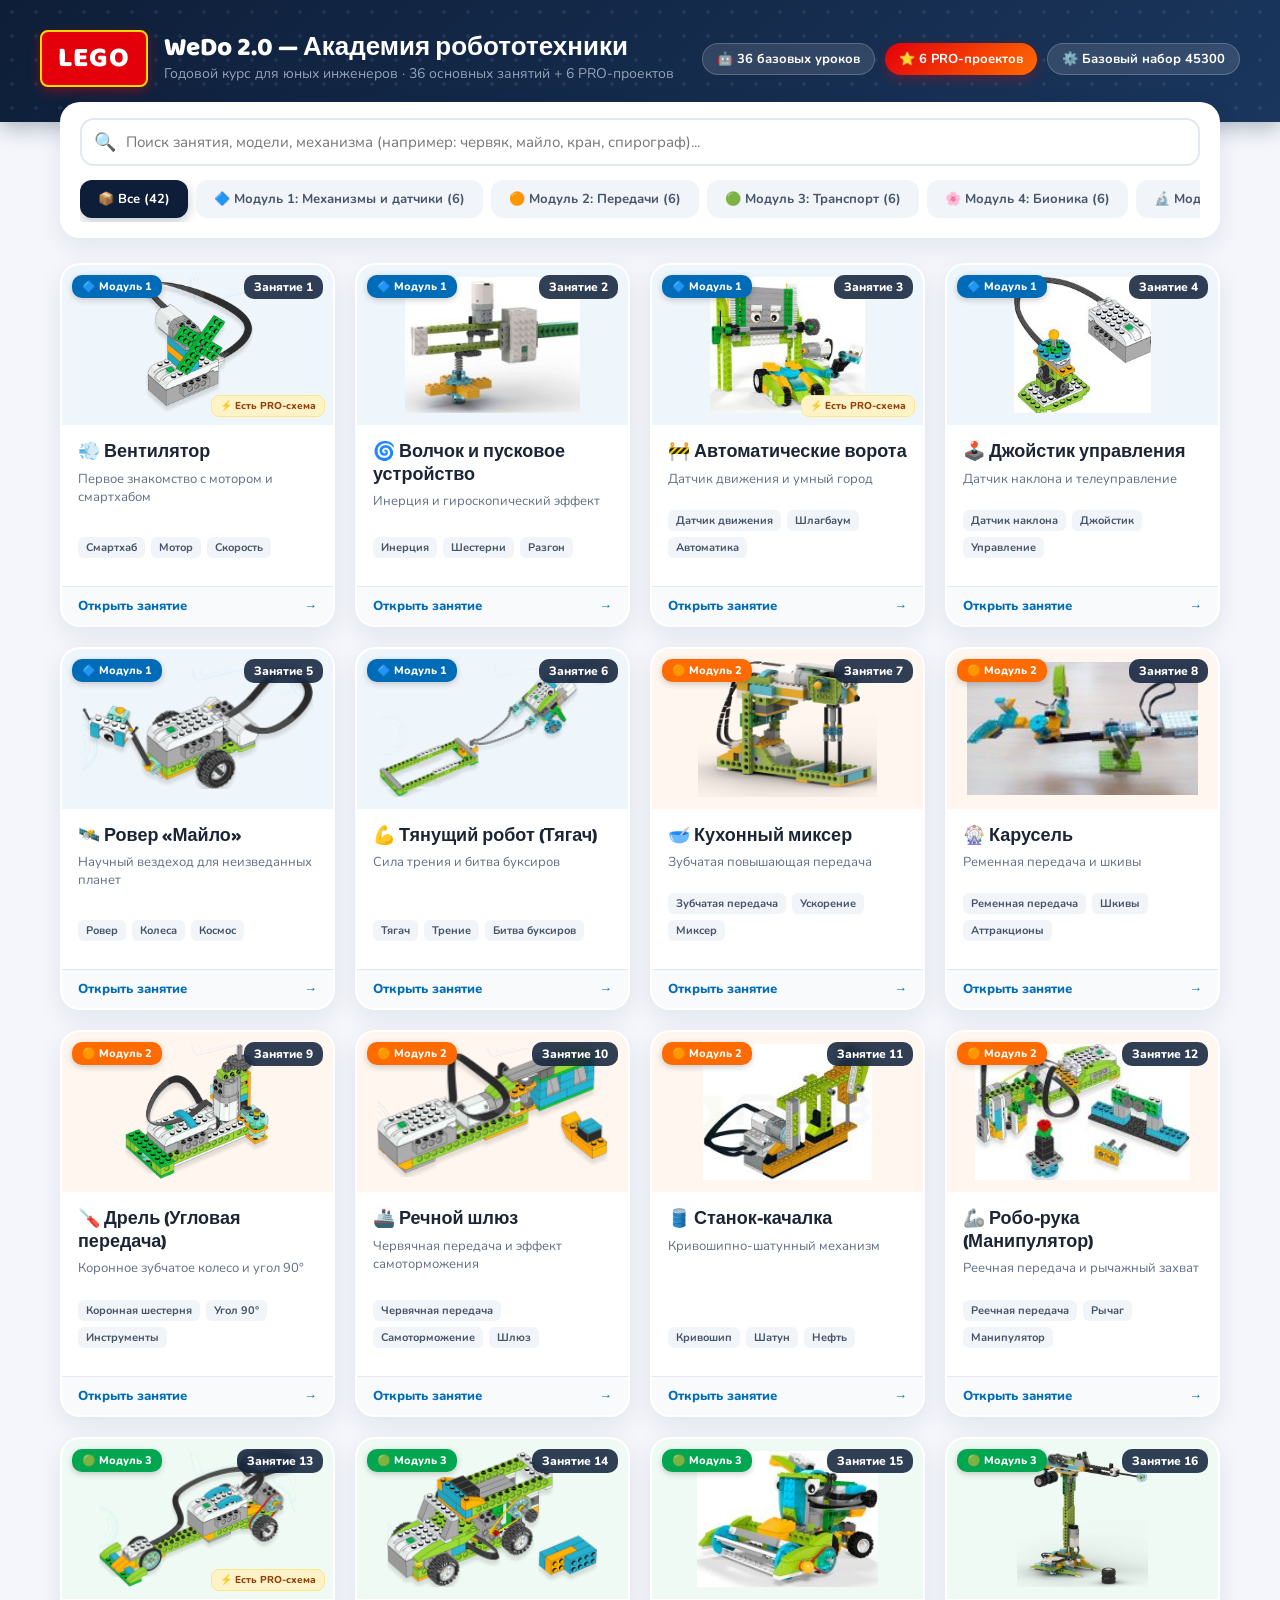
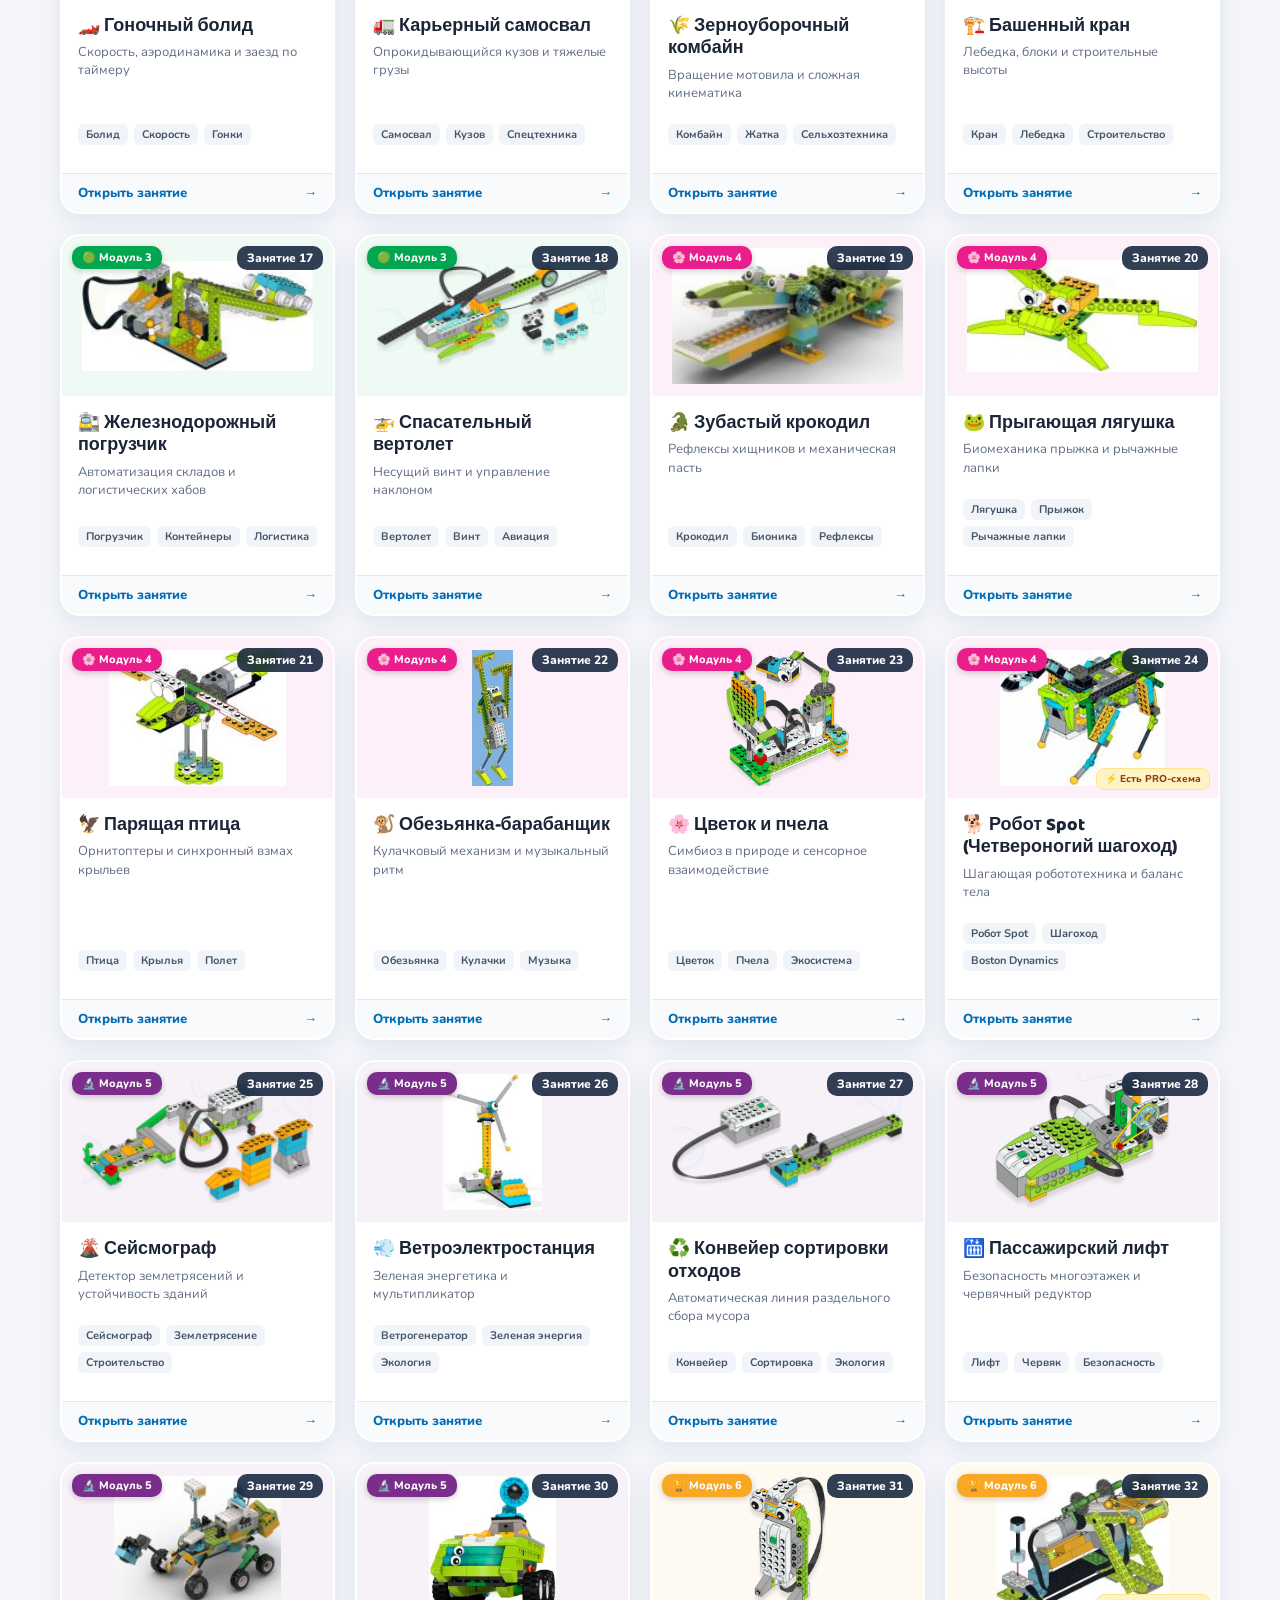
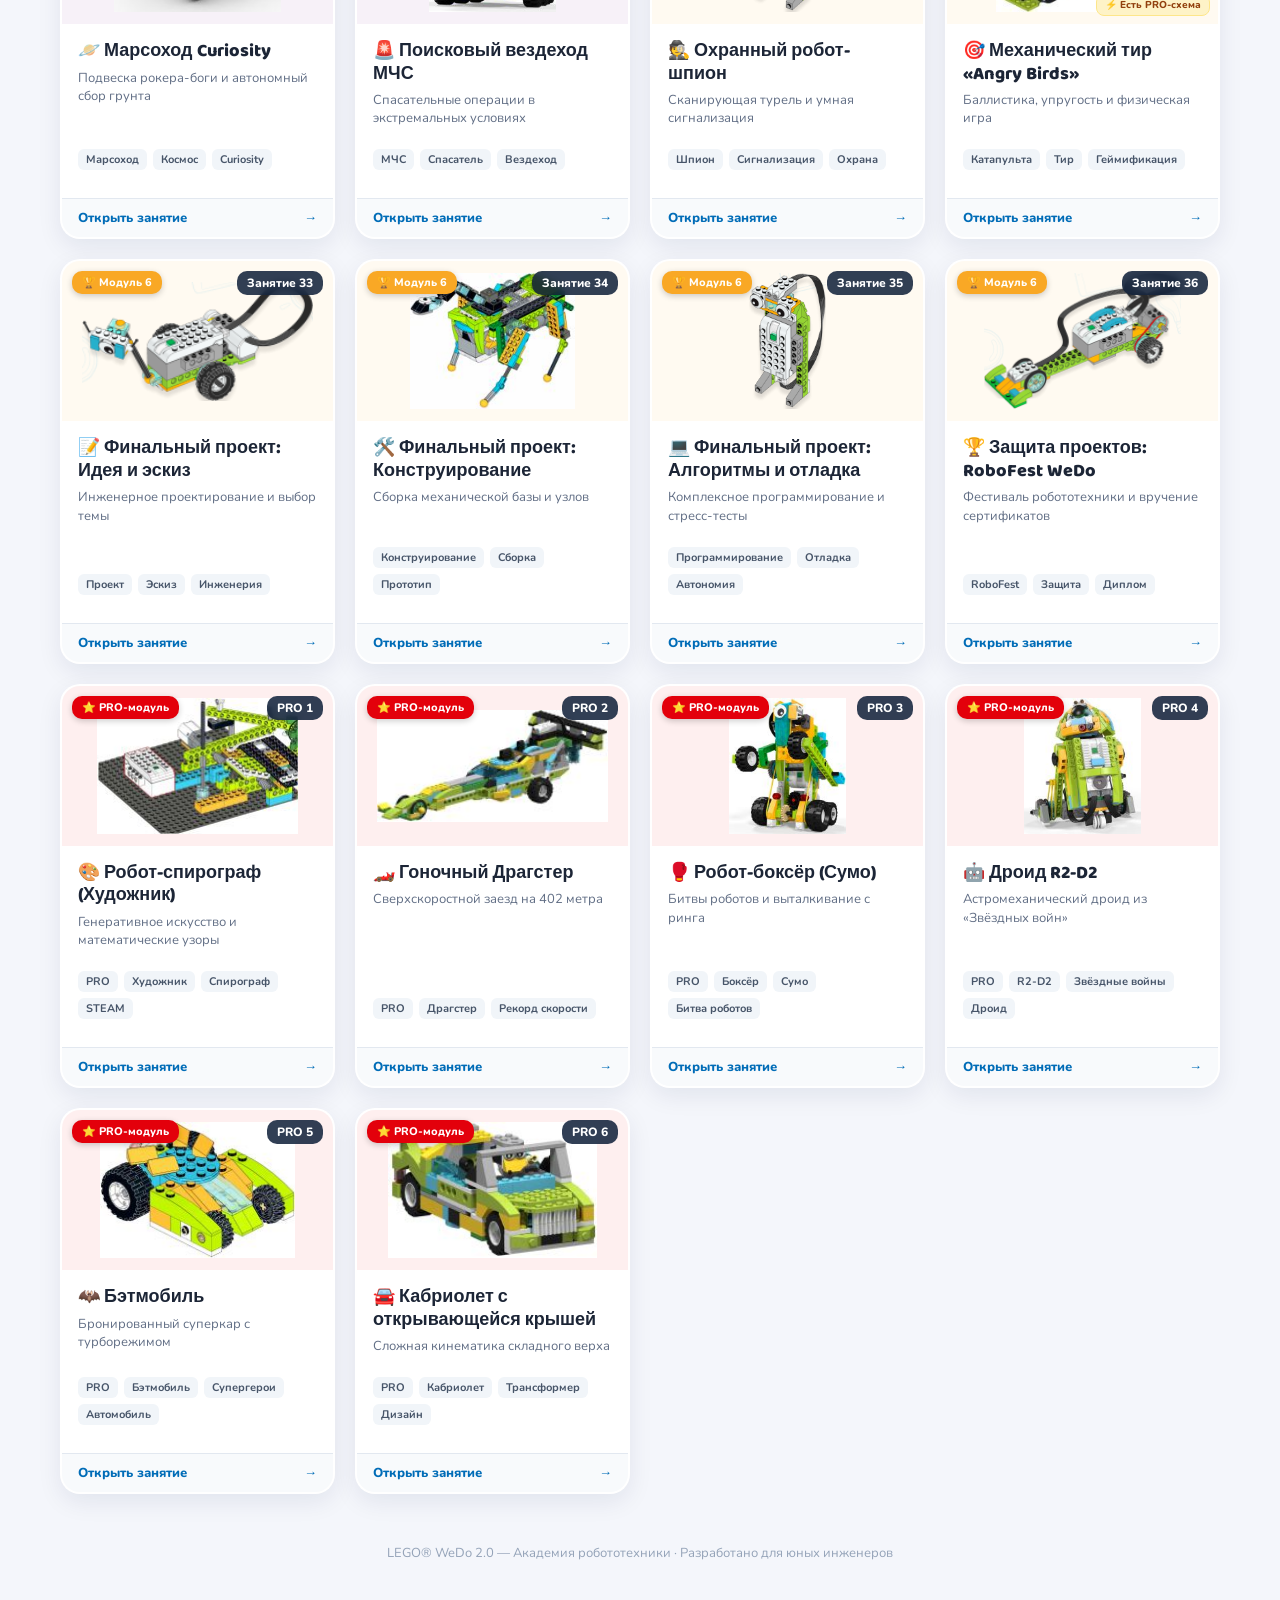
==== commit 314e835f: "Add joystick mini-games for lesson 4 Four canvas games controlled by the WeDo 2.0 tilt-sensor joysti" ====
--- a/index.html
+++ b/index.html
@@ -545,6 +545,27 @@
     background: linear-gradient(135deg, #FBBF24 0%, #D97706 100%);
   }
 
+  .btn-games {
+    display: inline-flex;
+    align-items: center;
+    gap: 10px;
+    background: linear-gradient(135deg, var(--green) 0%, #007A3B 100%);
+    color: #fff;
+    padding: 12px 20px;
+    border-radius: 14px;
+    font-family: inherit;
+    font-weight: 800;
+    font-size: 15px;
+    text-decoration: none;
+    box-shadow: 0 4px 16px rgba(0, 166, 80, 0.3);
+    transition: all 0.2s;
+  }
+
+  .btn-games:hover {
+    transform: translateY(-2px);
+    box-shadow: 0 6px 20px rgba(0, 166, 80, 0.45);
+  }
+
   /* MODAL TABS */
   .modal-tabs {
     display: flex;
@@ -782,7 +803,7 @@
 </footer>
 
 <script>
-const LESSONS = [{"num": 1, "m": 1, "emoji": "💨", "title": "Вентилятор", "subtitle": "Первое знакомство с мотором и смартхабом", "goal": "Научиться подключать смартхаб к компьютеру, управлять направлением и мощностью вращения мотора.", "concept": "Вращательное движение, аэродинамика и воздушный поток.", "pdf": "instructions/ventilyator-433.pdf", "img": "images/433.png", "tags": ["Смартхаб", "Мотор", "Скорость"], "theory": ["Смартхаб — это электронный «мозг» робота, который слушает команды по Bluetooth.", "Мотор преобразует электрическую энергию батареек во вращательное движение вала.", "Лопасти винта закручивают воздух и создают тягу (как в комнатном вентиляторе или самолёте)."], "build_tips": ["Убедись, что лопасти свободно крутятся и не задевают за детали рамы.", "Провод мотора аккуратно зафиксируй специальным зажимом LEGO WeDo."], "prog": "Старт ▶ → Мощность мотора (8) → Мотор по часовой ↻ → Ждать (5 сек) → Стоп ⏹", "exp": ["Что изменится, если поменять мощность с 1 до 10?", "Как изменится направление ветра, если включить мотор против часовой стрелки ↺?"], "fast_track": {"upgrade": "1) Построй защитную решётку-кожух вокруг лопастей (безопасность!). 2) Добавь датчик движения: вентилятор включается автоматически, только когда человек подносит ладонь к сенсору (< 5 см), и плавно останавливается, когда руку убирают. 3) Настрой подсветку смартхаба: зелёный — тихоход, жёлтый — средний, красный — ураган!", "pro_pdf": "instructions/ventilyator-379.pdf", "pro_title": "Напольный башенный вентилятор Robo Camp (со стойкой и редуктором)"}}, {"num": 2, "m": 1, "emoji": "🌀", "title": "Волчок и пусковое устройство", "subtitle": "Инерция и гироскопический эффект", "goal": "Собрать механизм разгона юлы (волчка) и изучить передачу вращения.", "concept": "Кинетическая энергия, инерция, сохранение момента импульса.", "pdf": "instructions/volchok-380.pdf", "img": "images/380.jpg", "tags": ["Инерция", "Шестерни", "Разгон"], "theory": ["Вращающееся тело стремится сохранять ось вращения — это гироскопический эффект.", "Чем быстрее раскручен волчок, тем дольше он не падает.", "Пусковое устройство раскручивает волчок и мгновенно отсоединяется при выключении мотора."], "build_tips": ["Ось волчка должна быть идеально ровной, без перекосов.", "Следи, чтобы зубчатые колеса легко выходили из зацепления при торможении."], "prog": "Старт ▶ → Мощность (10) → Мотор ↻ (3 сек) → Резкий Стоп ⏹ (волчок срывается и крутится)", "exp": ["Чей волчок прокрутится дольше: легкий или утяжеленный дополнительными кирпичиками?", "Влияет ли гладкость поверхности стола на время вращения?"], "fast_track": {"upgrade": "1) Собери зубчатый мультипликатор (повышающую передачу 1:3 или 1:5), чтобы раскручивать волчок с супер-скоростью! 2) Сделай таймер на экране, считающий секунды до остановки юлы.", "pro_pdf": "", "pro_title": ""}}, {"num": 3, "m": 1, "emoji": "🚧", "title": "Автоматические ворота", "subtitle": "Датчик движения и умный город", "goal": "Изучить работу ультразвукового датчика расстояния/движения и запрограммировать шлагбаум.", "concept": "Оптические сенсоры, обратная связь, автоматизация.", "pdf": "instructions/avtomaticheskie-vorota-25.pdf", "img": "images/25.jpg", "tags": ["Датчик движения", "Шлагбаум", "Автоматика"], "theory": ["Датчик «видит» приближающиеся объекты на расстоянии от 1 до 15 см.", "В реальных умных городах такие датчики открывают шлагбаумы на парковках и двери супермаркетов.", "Робот находится в режиме ожидания, пока датчик не зафиксирует цель."], "build_tips": ["Поставь ограничитель подъема стрелы шлагбаума, чтобы она не перекидывалась назад.", "Направь «глаза» сенсора строго навстречу подъезжающей машинке."], "prog": "Цикл 🔁 [ Ждать датчик движения (< 5) → Звук пиканья 🔔 → Мотор (1 сек) → Ждать (3 сек) → Мотор реверс (1 сек) ]", "exp": ["Попробуй подъехать к воротам очень быстро: успевает ли датчик среагировать?", "Добавь красный и зеленый свет индикатора смартхаба (стоп/проезд)."], "fast_track": {"upgrade": "1) Собери светофорную стойку с индикатором занятости парковки. 2) Добавь датчик наклона как ручной пульт охранника (наклон вперед — принудительно открыть ворота). 3) Добавь счетчик проехавших машин на экране.", "pro_pdf": "instructions/avtomaticheskie-vorota-362.pdf", "pro_title": "Двустворчатые раздвижные ворота паркинга (Roborise-It)"}}, {"num": 4, "m": 1, "emoji": "🕹️", "title": "Джойстик управления", "subtitle": "Датчик наклона и телеуправление", "goal": "Изучить 6 положений датчика наклона и использовать его как пульт управления.", "concept": "Акселерометр, гравитация, координатные оси, телеуправление.", "pdf": "instructions/dzhoistik-439.pdf", "img": "images/439.jpg", "tags": ["Датчик наклона", "Джойстик", "Управление"], "theory": ["Датчик наклона определяет направление силы тяжести: вперед, назад, влево, вправо или горизонт.", "Такие микросхемы (акселерометры) есть в каждом смартфоне и геймпаде консолей.", "Наклонами руки можно плавно управлять механизмами и экранными спрайтами."], "build_tips": ["Сделай удобную рукоятку рычага, чтобы ее было комфортно держать в руке.", "Надежно защелкни датчик наклона на несущей оси."], "prog": "Если Наклон Вперед ⬆ → Мотор вперед | Если Наклон Назад ⬇ → Мотор назад | Если Ровно ⚪ → Мотор стоп", "exp": ["Сделай звуковой пульт: наклон влево — звук сирены, наклон вправо — звук мотора.", "Используй джойстик для управления роботом одногруппника по Bluetooth."], "fast_track": {"upgrade": "1) Собери из джойстика рулевой штурвал самолёта. 2) Создай на экране WeDo 2.0 игру-тир, где штурвалом целишься по летающим мишеням!", "pro_pdf": "", "pro_title": ""}}, {"num": 5, "m": 1, "emoji": "🛰️", "title": "Ровер «Майло»", "subtitle": "Научный вездеход для неизведанных планет", "goal": "Собрать первую подвижную колесную платформу и запрограммировать маршрут исследования.", "concept": "Колесный привод, понижающий редуктор, преодоление рельефа.", "pdf": "instructions/mailo-nauchnyi-vezdehod-455.pdf", "img": "images/455.png", "tags": ["Ровер", "Колеса", "Космос"], "theory": ["Планетоходы передвигаются медленно, но с огромной надежностью.", "Понижающая передача уменьшает скорость вращения колес, но резко увеличивает силу тяги.", "Ровер автономно сканирует местность и сигнализирует при встрече с препятствием."], "build_tips": ["Проверь соосность колесных пар: колеса не должны тереться о корпус.", "Провод мотора закрепи так, чтобы он не наматывался на колеса."], "prog": "Старт ▶ → Мотор вперед (скорость 6) → Ждать датчик движения (< 4) → Стоп ⏹ → Звук «Образец найден!» 🎵", "exp": ["Сможет ли Майло заехать на наклонную книгу? Проверь на мощности 3, 6 и 9.", "Установи датчик наклона, чтобы Майло останавливался при опасном крене."], "fast_track": {"upgrade": "1) Установи на крышу Майло второй датчик (наклона) — детектор крутых спусков. 2) Построй манипулятор-ковш спереди для сбора марсианских камней.", "pro_pdf": "", "pro_title": ""}}, {"num": 6, "m": 1, "emoji": "💪", "title": "Тянущий робот (Тягач)", "subtitle": "Сила трения и битва буксиров", "goal": "Исследовать сцепление с поверхностью, распределение веса и посоревноваться в перетягивании каната.", "concept": "Сила трения, сцепление шин, центр тяжести, тяговое усилие.", "pdf": "instructions/tyanuschiy-robot-467.pdf", "img": "images/467.png", "tags": ["Тягач", "Трение", "Битва буксиров"], "theory": ["Тяговое усилие зависит от сцепления шин с поверхностью и веса робота на ведущей оси.", "Если колеса буксуют на месте, робот проигрывает.", "Низкая точка крепления троса не дает роботу опрокидываться назад."], "build_tips": ["Выбери самые широкие шины с глубоким резиновым протектором.", "Закрепи фаркоп (крюк) как можно ближе к оси ведущих колес."], "prog": "Старт ▶ → Обратный отсчет (3.. 2.. 1..) 🔔 → Мощность (10) → Мотор вперед ↻ → Работа 10 секунд", "exp": ["Соревнование «Tug of War»: сцепи двух роботов веревкой и выясни победителя!", "Как повлияет добавление груза на платформу тягача?"], "fast_track": {"upgrade": "1) Построй гусеничную приставку вместо задних колес. 2) Сделай коробку противовесов для регулировки сцепления. 3) Запрограммируй систему рывков (импульсная тяга).", "pro_pdf": "", "pro_title": ""}}, {"num": 7, "m": 2, "emoji": "🥣", "title": "Кухонный миксер", "subtitle": "Зубчатая повышающая передача", "goal": "Изучить зубчатые передачи, передаточное отношение и выигрыш в скорости.", "concept": "Зубчатое зацепление, передаточное число, параллельные оси вращения.", "pdf": "instructions/mikser-91.pdf", "img": "images/91.png", "tags": ["Зубчатая передача", "Ускорение", "Миксер"], "theory": ["Большая шестерня (24 зуба) вращает маленькую шестерню (8 зубов).", "За один оборот большой шестерни маленькая делает 3 полных оборота — это повышающая передача (1:3)!", "Мы выигрываем в скорости вращения лопаток, но теряем в силе."], "build_tips": ["Зубья шестеренок должны плотно входить в зацепление, но без сдавливания осей.", "Проверь легкость вращения венчика вручную до включения мотора."], "prog": "Старт ▶ → Мощность (3) → Ждать (3с) → Мощность (6) → Ждать (3с) → Мощность (10) → Стоп", "exp": ["Что произойдет, если поменять шестеренки местами (маленькая крутит большую)?", "Попробуй взбить легкую пену из мыльного раствора (с разрешения учителя)."], "fast_track": {"upgrade": "1) Сделай двухвенчиковый миксер: две шестерни вращают два венчика навстречу друг другу. 2) Добавь поворотную чашу, которая медленно вращается ременной передачей!", "pro_pdf": "", "pro_title": ""}}, {"num": 8, "m": 2, "emoji": "🎡", "title": "Карусель", "subtitle": "Ременная передача и шкивы", "goal": "Изучить ременную передачу со шкивами, прямое и перекрестное натяжение пассика.", "concept": "Шкивы, ременная передача, трение пассика, плавность хода.", "pdf": "instructions/karusel-532.pdf", "img": "images/532.jpg", "tags": ["Ременная передача", "Шкивы", "Аттракционы"], "theory": ["Ременная передача передает вращение на расстояние без зубьев — за счет трения резинки о шкив.", "Если карусель застрянет, ремень просто проскользнет и мотор не сгорит (предохранитель!).", "Если перекрестить ремень «восьмеркой», ведомый шкив начнет вращаться в обратную сторону."], "build_tips": ["Используй правильный пассик из набора: он не должен быть перетянут или слишком свободен.", "Убедись, что стойка карусели устойчиво закреплена на широкой пластине."], "prog": "Старт ▶ → Цикл под музыку 🎵 [ Плавный разгон (1..8) → Вращение 10 сек → Плавная остановка ]", "exp": ["Поставь пассажиров (человечков LEGO). На какой скорости их начнет выбрасывать центробежная сила?", "Сделай перекрестный ремень и сравни направление вращения."], "fast_track": {"upgrade": "1) Построй второй вращающийся ярус карусели через перекрестный ремень (верх крутится вправо, низ — влево!). 2) Сделай автоматический турникет на входе с датчиком движения.", "pro_pdf": "", "pro_title": ""}}, {"num": 9, "m": 2, "emoji": "🪛", "title": "Дрель (Угловая передача)", "subtitle": "Коронное зубчатое колесо и угол 90°", "goal": "Научиться передавать вращение под прямым углом с помощью коронной шестерни.", "concept": "Угловая передача, перпендикулярные оси, слесарный инструмент.", "pdf": "instructions/vraschenie-drel-435.pdf", "img": "images/435.png", "tags": ["Коронная шестерня", "Угол 90°", "Инструменты"], "theory": ["Коронная шестерня имеет зубья на торце венца, что позволяет зацеплять обычную шестерню под углом 90 градусов.", "Так устроены автомобильные редукторы, дрели, миксеры и кухонные комбайны.", "Оси мотора и сверла находятся в разных плоскостях."], "build_tips": ["Особое внимание удели соосности перпендикулярных балок.", "Используй соединительные втулки, чтобы ось патрона дрели не сдвигалась вдоль балки."], "prog": "Ждать датчик движения (палец на курке) → Мотор ↻ (мощность 9) → Отпустил курок → Стоп ⏹", "exp": ["Сделай переключатель реверса для выкручивания «шурупов».", "Исследуй, насколько легко коронная передача держит нагрузку."], "fast_track": {"upgrade": "1) Сделай сменные насадки: сверло, шлифовальный круг (колесо с шиной) и миксер для красок. 2) Добавь переключатель мощности (2 скорости через зубчатую коробку).", "pro_pdf": "", "pro_title": ""}}, {"num": 10, "m": 2, "emoji": "🚢", "title": "Речной шлюз", "subtitle": "Червячная передача и эффект самоторможения", "goal": "Изучить червячный винт, высокое передаточное число и механическую блокировку обратного хода.", "concept": "Червячный редуктор, самоторможение, гидротехнические сооружения.", "pdf": "instructions/shluz-471.pdf", "img": "images/471.png", "tags": ["Червячная передача", "Самоторможение", "Шлюз"], "theory": ["Червячный винт при каждом обороте смещает зубчатое колесо всего на один зуб!", "Огромный выигрыш в силе: мотор с легкостью поднимает тяжелые ворота шлюза.", "САМОТОРМОЖЕНИЕ: шестерня НЕ МОЖЕТ провернуть червяк назад. Ворота никогда не упадут под своим весом!"], "build_tips": ["Червяк должен стоять ровно между фиксирующими втулками без продольного люфта.", "Следи за плавностью скольжения направляющих створок шлюза."], "prog": "Старт ▶ → Открытие ворот (мотор 3с) → Зеленый свет смартхаба 🟢 → Ждать корабль (датчик) → Закрытие ворот", "exp": ["Попробуй силой пальца повернуть створку ворот шлюза. Получилось? Почему червяк блокирует движение?", "Рассчитай передаточное число, посчитав зубья на колесе."], "fast_track": {"upgrade": "1) Собери второй уровень шлюза (двухкамерный шлюз для высоких гор). 2) Запрограммируй кораблик на датчике: открывается нижняя створка, корабль заходит, наполняется вода (звук фонтана), открывается верхняя створка!", "pro_pdf": "", "pro_title": ""}}, {"num": 11, "m": 2, "emoji": "🛢️", "title": "Станок-качалка", "subtitle": "Кривошипно-шатунный механизм", "goal": "Преобразовать вращательное движение вала в возвратно-поступательное движение балансира.", "concept": "Кривошип, шатун, балансир, нефтедобыча.", "pdf": "instructions/neftyanoi-nasos-397.pdf", "img": "images/397.jpg", "tags": ["Кривошип", "Шатун", "Нефть"], "theory": ["Кривошип вращается по кругу, а прикрепленный к нему шатун толкает и тянет длинный балансир вверх и вниз.", "Именно так работают поршневые двигатели автомобилей и промышленные насосы-качалки.", "Один мотор может непрерывно качать нефть с глубины в несколько километров годами!"], "build_tips": ["Шатун должен свободно поворачиваться на соединительных штифтах без заклинивания.", "Сбалансируй вес головки качалки с помощью противовеса на раме."], "prog": "Старт ▶ → Мощность (5) → Бесконечный цикл 🔁 [ Мотор ↻ (качание) + подсчет циклов на экране ]", "exp": ["Измени длину кривошипа (переставь штифт ближе или дальше от центра). Как изменилась амплитуда качания?", "Найди оптимальную скорость для плавной работы без раскачивания стола."], "fast_track": {"upgrade": "1) Собери из кубиков резервуар для нефти и поршневой шток, уходящий в пол. 2) Добавь датчик наклона на балансир для точного подсчета баррелей добытой нефти!", "pro_pdf": "", "pro_title": ""}}, {"num": 12, "m": 2, "emoji": "🦾", "title": "Робо-рука (Манипулятор)", "subtitle": "Реечная передача и рычажный захват", "goal": "Собрать промышленный манипулятор и научиться перемещать предметы по сигналу.", "concept": "Зубчатая рейка, преобразование вращения в поступательное движение, рычаг.", "pdf": "instructions/robo-ruka-358.pdf", "img": "images/358.jpg", "tags": ["Реечная передача", "Рычаг", "Манипулятор"], "theory": ["Зубчатое колесо катится по прямой зубчатой рейке, двигая ее вперед и назад.", "Рычаги клешни увеличивают силу сжатия деталей.", "Роботизированные манипуляторы заменяют человека на вредных производствах и в космосе."], "build_tips": ["Рейка должна плавно скользить в направляющих пазах без перекоса.", "На губки клешни можно надеть резиновые шины для надежного сцепления с кубиком."], "prog": "Ждать датчик движения (< 3) → Сжать клешню (мотор 1с) → Звук «Захват» 🔔 → Поднять → Раскрыть клешню", "exp": ["Какой максимальный вес кубиков может удержать твоя робо-рука?", "Попробуй перенести кубик из коробки на стол в автоматическом режиме."], "fast_track": {"upgrade": "1) Сделай поворотную платформу в основании: манипулятор берет деталь слева и переносит ее направо. 2) Запрограммируй управление рукой через наклон смартфона/планшета.", "pro_pdf": "", "pro_title": ""}}, {"num": 13, "m": 3, "emoji": "🏎️", "title": "Гоночный болид", "subtitle": "Скорость, аэродинамика и заезд по таймеру", "goal": "Собрать скоростную модель болида, оптимизировать трение и провести заезды на время.", "concept": "Аэродинамика, сопротивление качению, мощность привода, тайминг.", "pdf": "instructions/gonochnyi-avtomobil-437.pdf", "img": "images/437.png", "tags": ["Болид", "Скорость", "Гонки"], "theory": ["В гоночных автомобилях важен каждый грамм веса и идеальная соосность колес.", "Широкие задние колеса обеспечивают сцепление с треком на старте.", "Светофорный старт исключает фальстарт и тренирует реакцию гонщика."], "build_tips": ["Колесные оси должны иметь микро-люфт и свободно крутиться от дуновения ветра.", "Центр тяжести болида должен быть как можно ниже, чтобы машина не переворачивалась."], "prog": "Светофор: Красный диод 🔴 (2с) → Желтый 🟡 (1с) → Зеленый 🟢 + Звук сигнала 🏎️ → Мотор на 100%!", "exp": ["Заезд на дистанцию 3 метра: замерь время секундомером. Чей болид самый быстрый в классе?", "Влияет ли спойлер на устойчивость прямолинейного движения?"], "fast_track": {"upgrade": "1) Собери систему DRS (подвижное антикрыло на рычагах). 2) Добавь передний бампер безопасности с датчиком движения: при опасности удара болид экстренно тормозит!", "pro_pdf": "instructions/dragster-286.pdf", "pro_title": "Гоночный Драгстер с инерционным разгоном"}}, {"num": 14, "m": 3, "emoji": "🚛", "title": "Карьерный самосвал", "subtitle": "Опрокидывающийся кузов и тяжелые грузы", "goal": "Собрать модель грузовика с автоматической выгрузкой сыпучего материала.", "concept": "Рычажный подъем кузова, опрокидывающий момент, грузоподъемность.", "pdf": "instructions/samosval-462.pdf", "img": "images/462.png", "tags": ["Самосвал", "Кузов", "Спецтехника"], "theory": ["Карьерные самосвалы перевозят сотни тонн руды за один рейс.", "Гидравлический или винтовой подъемник поднимает кузов под углом более 45 градусов, чтобы груз соскользнул сам.", "Во время разгрузки подается предупредительный прерывистый звуковой сигнал безопасности."], "build_tips": ["Упор под кузовом должен надежно выдерживать вес кубиков LEGO внутри.", "Шарнирные крепления задней оси кузова должны вращаться без скрипа."], "prog": "Задний ход (звук зуммера пип-пип) → Остановка → Подъем кузова (мотор 2с) → Выгрузка → Опускание", "exp": ["При каком угле наклона кузова кубики начинают ссыпаться сами?", "Нагрузи кузов до предела: справится ли мотор с подъемом максимального веса?"], "fast_track": {"upgrade": "1) Построй откидной задний борт на шарнирах: борт распахивается сам, когда кузов задирается вверх. 2) Сделай звуковой зуммер заднего хода и аварийку на светодиоде.", "pro_pdf": "", "pro_title": ""}}, {"num": 15, "m": 3, "emoji": "🌾", "title": "Зерноуборочный комбайн", "subtitle": "Вращение мотовила и сложная кинематика", "goal": "Собрать модель комбайна с синхронным приводом жатки во время движения.", "concept": "Синхронизация механизмов, шнеки, агротехника, уборка зерна.", "pdf": "instructions/kombain-250.pdf", "img": "images/250.jpg", "tags": ["Комбайн", "Жатка", "Сельхозтехника"], "theory": ["Комбайн одновременно выполняет несколько операций: срезает колоски, обмолачивает зерно и очищает его.", "Мотовило жатки вращается навстречу движению, направляя стебли пшеницы под ножи.", "Один двигатель через систему передач вращает и колеса, и рабочие органы."], "build_tips": ["Проверь легкость вращения барабана жатки.", "Следи, чтобы резиновый пассик привода жатки не соскакивал со шкива при резких поворотах."], "prog": "Движение вперед + вращение мотовила → При обнаружении «колосков» датчиком — ускорение мотовила", "exp": ["Расставь желтые кирпичики на столе («поле») и собери максимальный урожай за 30 секунд.", "Как изменить скорость вращения жатки независимо от скорости колес?"], "fast_track": {"upgrade": "1) Построй поворотную трубу шнека для выгрузки зерна в грузовик. 2) Установи датчик заполнения бункера зерном со звуковой сигнализацией полных закромов!", "pro_pdf": "", "pro_title": ""}}, {"num": 16, "m": 3, "emoji": "🏗️", "title": "Башенный кран", "subtitle": "Лебедка, блоки и строительные высоты", "goal": "Изучить тросовый подъем грузов, назначение противовеса и устойчивость крана.", "concept": "Противовес, лебедка, подвижный блок, устойчивость высотных конструкций.", "pdf": "instructions/bashennyi-kran-336.pdf", "img": "images/336.png", "tags": ["Кран", "Лебедка", "Строительство"], "theory": ["Башенные краны строят небоскребы высотой в сотни метров.", "Противовес на задней стреле уравновешивает поднимаемый груз, спасая кран от падения.", "Блок (ролик) на конце стрелы меняет направление натяжения тросика."], "build_tips": ["Башня крана должна иметь широкую и тяжелую опору.", "Аккуратно намотай нить на катушку лебедки, чтобы витки не перехлестывались."], "prog": "Управление кнопками: Клавиша ⬆ — подъем груза | Клавиша ⬇ — спуск груза | Стоп при достижении верха", "exp": ["Попробуй поднять груз без противовеса. В какой момент кран начинает крениться?", "Установи датчик движения наверху стрелы как автостоп от перетягивания троса."], "fast_track": {"upgrade": "1) Собери поворотный круг башни: кран поднимает груз с земли и разворачивает на 180° на крышу здания. 2) Сделай автоматический захват-электромагнит.", "pro_pdf": "", "pro_title": ""}}, {"num": 17, "m": 3, "emoji": "🚉", "title": "Железнодорожный погрузчик", "subtitle": "Автоматизация складов и логистических хабов", "goal": "Собрать перегрузочный стреловой механизм для контейнерных ж/д платформ.", "concept": "Логистика, интермодальные перевозки, координатная разгрузка.", "pdf": "instructions/zheleznodorozhnyi-pogruzchik-247.pdf", "img": "images/247.jpg", "tags": ["Погрузчик", "Контейнеры", "Логистика"], "theory": ["Мировая торговля держится на стандартных морских и железнодорожных контейнерах.", "Автоматические погрузчики перегружают контейнеры с поездов на грузовики без участия человека.", "Точность позиционирования стрелы измеряется миллиметрами."], "build_tips": ["Убедись, что захват точно попадает в пазы контейнера.", "Используй шестеренки для плавного поворота платформы стрелы."], "prog": "Цикл [ Поворот к поезду → Захват контейнера → Поворот на склад → Отцепка груза → Возврат ]", "exp": ["За сколько секунд твой погрузчик разгрузит состав из 3 вагонов?", "Добавь звуковое предупреждение при начале движения стрелы."], "fast_track": {"upgrade": "1) Построй рельсовую тележку, которая сама подвозит платформу к стреле погрузчика. 2) Сделай датчик веса контейнера.", "pro_pdf": "", "pro_title": ""}}, {"num": 18, "m": 3, "emoji": "🚁", "title": "Спасательный вертолет", "subtitle": "Несущий винт и управление наклоном", "goal": "Собрать модель вертолета, понять назначение хвостового винта и управлять им.", "concept": "Аэродинамическая подъемная сила, компенсация крутящего момента, авиация.", "pdf": "instructions/vertolet-434.pdf", "img": "images/434.png", "tags": ["Вертолет", "Винт", "Авиация"], "theory": ["Несущий винт создает подъемную силу для вертикального взлета и зависания.", "По третьему закону Ньютона корпус стремится закрутиться в обратную сторону — для этого нужен рулевой хвостовой винт!", "Вертолеты МЧС могут спасать людей в горах и на воде, где нет взлетных полос."], "build_tips": ["Несущий винт должен быть надежно зафиксирован на вертикальной оси.", "Проверь работу коронной передачи, передающей вращение от мотора наверх."], "prog": "Датчик наклона в руке как штурвал: Наклон вперед — взлет и ускорение винта, Горизонт — мягкая посадка", "exp": ["Узнай, на какой скорости вращения лопасти начинают издавать характерный гул.", "Собери подвесную спасательную корзину для пострадавших."], "fast_track": {"upgrade": "1) Собери бортовую спасательную лебедку с тросом для подъема пострадавших из воды. 2) Сделай мигающие навигационные огни на хвосте и фюзеляже.", "pro_pdf": "", "pro_title": ""}}, {"num": 19, "m": 4, "emoji": "🐊", "title": "Зубастый крокодил", "subtitle": "Рефлексы хищников и механическая пасть", "goal": "Собрать модель аллигатора с датчиком движения в пасти и запрограммировать мгновенную реакцию.", "concept": "Бионика, рефлекторная дуга, рычажная челюсть, маскировка.", "pdf": "instructions/krokodil-140.pdf", "img": "images/140.jpg", "tags": ["Крокодил", "Бионика", "Рефлексы"], "theory": ["Крокодилы замирают в воде и ждут, пока добыча сама не коснется их пасти.", "Сила сжатия челюстей крокодила — одна из самых мощных на планете среди всех животных.", "В робототехнике мы воспроизводим этот рефлекс с помощью сенсора расстояния."], "build_tips": ["Датчик расстояния монтируется в глубине пасти, словно язык хищника.", "Верхняя челюсть должна легко захлопываться под действием рычага."], "prog": "Пасть открыта → Ожидание датчика движения (< 4) → Мгновенный рывок мотора (захлопнуть!) → Звук «Хрум!» 💥", "exp": ["Игра «Успей убрать палец»: положи рыбку в пасть и попробуй выхватить до щелчка челюстей!", "Сделай так, чтобы крокодил закрывал пасть только на быстрое движение."], "fast_track": {"upgrade": "1) Сделай подвижный хвост, который синхронно виляет, когда крокодил плывет. 2) Добавь режим «Спячка»: крокодил мирно посапывает, пока его не разбудят громким звуком!", "pro_pdf": "", "pro_title": ""}}, {"num": 20, "m": 4, "emoji": "🐸", "title": "Прыгающая лягушка", "subtitle": "Биомеханика прыжка и рычажные лапки", "goal": "Изучить сложение сил в многозвенном рычажном механизме и заставить робота прыгать.", "concept": "Упругая деформация, кинематика толчка, траектория прыжка.", "pdf": "instructions/lyagushka-498.pdf", "img": "images/498.jpg", "tags": ["Лягушка", "Прыжок", "Рычажные лапки"], "theory": ["Задние лапы лягушки состоят из нескольких рычагов, работающих как сложенная пружина.", "В момент выпрямления лап сила передается в пол, подбрасывая тело лягушки вперед и вверх.", "Многие роботы-исследователи завалов создаются именно прыгающими, а не колесными."], "build_tips": ["Шарнирные соединения коленей должны двигаться легко и симметрично.", "Резиновые колпачки на лапках обеспечат толчок без проскальзывания по столу."], "prog": "Старт ▶ → Медленное сгибание лап (мощность 3) → Резкий рывок мотора (мощность 10) → Пауза 2с", "exp": ["Измерь линейкой длину прыжка твоей лягушки. Кто прыгнет дальше всех в группе?", "Как изменится прыжок, если изменить положение центра тяжести?"], "fast_track": {"upgrade": "1) Построй лапки с широкими резиновыми присосками для максимального сцепления. 2) Добавь датчик расстояния спереди: лягушка прыгает навстречу мухе!", "pro_pdf": "", "pro_title": ""}}, {"num": 21, "m": 4, "emoji": "🦅", "title": "Парящая птица", "subtitle": "Орнитоптеры и синхронный взмах крыльев", "goal": "Собрать модель птицы с кривошипным механизмом синхронного махания крыльями.", "concept": "Орнитоптер, симметричный кривошип, колебательное движение, полет.", "pdf": "instructions/ptitsa-mashet-krylyami-165.pdf", "img": "images/165.jpg", "tags": ["Птица", "Крылья", "Полет"], "theory": ["Птицы не просто машут крыльями вверх-вниз — они меняют угол атаки перьев при взмахе.", "Леонардо да Винчи первым попытался создать аппарат с машущими крыльями — орнитоптер.", "Два синхронных шатуна передают движение от одной оси мотора на оба крыла одновременно."], "build_tips": ["Убедись, что оба крыла поднимаются и опускаются в абсолютно одинаковой фазе.", "Конструкция должна быть жесткой, чтобы при взмахах корпус не деформировался."], "prog": "Цикл [ Взмахи крыльями 🦅 → Звук ветра → При приближении к датчику — учащение взмахов (паника) ]", "exp": ["Укрась крылья легкими перьями или бумагой: изменился ли звук и плавность взмаха?", "Управляй частотой махов через датчик наклона: круче пике — быстрее взмахи!"], "fast_track": {"upgrade": "1) Сделай открывающийся клюв, который чирикает при каждом взмахе. 2) Собери ветку дерева с датчиком наклона: когда птица садится на ветку, она засыпает.", "pro_pdf": "", "pro_title": ""}}, {"num": 22, "m": 4, "emoji": "🐒", "title": "Обезьянка-барабанщик", "subtitle": "Кулачковый механизм и музыкальный ритм", "goal": "Изучить эксцентрики (кулачки) и преобразование вращения в поочередные удары палочками.", "concept": "Кулачковый вал, эксцентрик, такт, распределительный механизм двигателя.", "pdf": "instructions/obezyana-154.pdf", "img": "images/154.jpg", "tags": ["Обезьянка", "Кулачки", "Музыка"], "theory": ["Кулачок — это колесо со смещенной осью вращения или выступом каплевидной формы.", "В двигателях машин кулачковый вал вовремя открывает клапаны впуска топлива.", "В нашей обезьянке два кулачка со сдвигом фазы на 180° по очереди бьют лапками по барабану."], "build_tips": ["Разверни кулачки на оси в противоположные стороны, чтобы лапки барабанили по очереди.", "Барабан можно сделать из пустой пластиковой коробочки для звонкого звука."], "prog": "Старт ▶ → Ритмический цикл 🥁 [ Мотор ↻ (мощность 4) → Ждать 3с → Ускорение (мощность 9) → Торможение ]", "exp": ["Что будет, если повернуть оба кулачка в одну сторону? (Синхронный удар двумя лапами).", "Запрограммируй барабанную дробь под известную мелодию."], "fast_track": {"upgrade": "1) Добавь третий музыкальный инструмент — тарелку на рычаге! 2) Запрограммируй темп барабана в зависимости от расстояния до руки (ближе рука — быстрее ритм рок-концерта!).", "pro_pdf": "", "pro_title": ""}}, {"num": 23, "m": 4, "emoji": "🌸", "title": "Цветок и пчела", "subtitle": "Симбиоз в природе и сенсорное взаимодействие", "goal": "Собрать распускающийся цветок и запрограммировать его реакцию на подлетающее насекомое.", "concept": "Фототропизм, опыление, биологическая обратная связь, робо-флора.", "pdf": "instructions/tsvetok-i-pchela-470.pdf", "img": "images/470.png", "tags": ["Цветок", "Пчела", "Экосистема"], "theory": ["Цветы раскрывают лепестки навстречу солнцу и привлекают насекомых ярким цветом и нектаром.", "Пчела переносит пыльцу, обеспечивая жизнь растениям и урожай фруктов.", "В биоробототехнике датчики позволяют технике чутко реагировать на окружающую живую среду."], "build_tips": ["Лепестки цветка должны плавно раскрываться и закрываться под действием рычажного кольца.", "Собери пчелку или бабочку на гибком стержне."], "prog": "Цветок закрыт → Пчела подлетает (датчик < 6 см) → Цветок раскрывается 🌸 + Звук волшебного колокольчика ✨", "exp": ["Сделай таймер сна: если пчелы нет 10 секунд, цветок засыпает и закрывает лепестки.", "Смени подсветку смартхаба: когда цветок спит — синий 🔵, когда цветет — ярко-розовый 🟣."], "fast_track": {"upgrade": "1) Построй летающую пчелу на вращающейся стреле с ременной передачей. 2) Сделай автоматическую подсветку нектара в глубине бутона.", "pro_pdf": "", "pro_title": ""}}, {"num": 24, "m": 4, "emoji": "🐕", "title": "Робот Spot (Четвероногий шагоход)", "subtitle": "Шагающая робототехника и баланс тела", "goal": "Собрать четвероногого робота (по мотивам робособак Boston Dynamics) и настроить походку.", "concept": "Кинематика шага, статическая устойчивость, четвероногая ходьба.", "pdf": "instructions/robot-spot-428.pdf", "img": "images/428.jpg", "tags": ["Робот Spot", "Шагоход", "Boston Dynamics"], "theory": ["Колеса бесполезны на лестницах и завалах — там могут пройти только шагающие роботы.", "Четвероногие роботы типа Spot патрулируют стройки, химические заводы и тоннели.", "Связанные кривошипно-шатунные ноги обеспечивают непрерывный шаг вперед."], "build_tips": ["Все 4 ноги должны иметь одинаковую длину и надежное сцепление со столом.", "Смартхаб размести строго по центру корпуса для идеального баланса масс."], "prog": "Старт ▶ → Плавный шаг вперед (мощность 6) → Датчик препятствия → Шаг назад → Разворот", "exp": ["Сможет ли Спот перешагнуть через карандаш? Исследуй проходимость модели.", "Сделай реакцию на поглаживание: датчик видит руку сверху — робот радостно виляет хвостом!"], "fast_track": {"upgrade": "1) Собери подвижную голову робопса с датчиком-глазом. 2) Запрограммируй защитную реакцию: чужой человек подходит — Спот пятится и грозно рычит!", "pro_pdf": "instructions/r2d2-194.pdf", "pro_title": "Дроид R2-D2 из Star Wars (шагающе-колёсный астромеханик)"}}, {"num": 25, "m": 5, "emoji": "🌋", "title": "Сейсмограф", "subtitle": "Детектор землетрясений и устойчивость зданий", "goal": "Собрать вибрационный стол (имитатор землетрясений) и протестировать сейсмостойкость построек.", "concept": "Сейсмические колебания, шкала Рихтера, резонанс конструкций, центр масс.", "pdf": "instructions/zemletryasenie-442.pdf", "img": "images/442.png", "tags": ["Сейсмограф", "Землетрясение", "Строительство"], "theory": ["Землетрясения порождают мощные сейсмические волны в земной коре.", "Инженеры в Японии и сейсмоопасных зонах строят небоскребы с демпферами и гибкими каркасами.", "Эксцентрик на вибростоле превращает вращение мотора в горизонтальные толчки разной силы."], "build_tips": ["Виброплатформа должна иметь возможность свободно скользить вперед-назад на направляющих.", "Построй из запасных кубиков высокое здание (башню) и закрепи на платформе."], "prog": "Постепенное усиление толчков: Мощность 2 (слабые толчки) → 5 (умеренно) → 8 (сильное землетрясение 10 баллов!)", "exp": ["Какая конструкция башни простоит дольше: узкая и высокая или широкая пирамида?", "Установи датчик наклона на верхушку здания: зафиксируй точный момент обрушения."], "fast_track": {"upgrade": "1) Построй самописец: прикрепи маркер к маятнику, чтобы он рисовал реальную сейсмограмму на бумажной ленте! 2) Протестируй маятниковый демпфер на крыше башни.", "pro_pdf": "", "pro_title": ""}}, {"num": 26, "m": 5, "emoji": "💨", "title": "Ветроэлектростанция", "subtitle": "Зеленая энергетика и мультипликатор", "goal": "Изучить возобновляемые источники энергии и повышающую передачу (мультипликатор генератора).", "concept": "Энергия ветра, альтернативная энергетика, мультипликатор, КПД.", "pdf": "instructions/vetroelektrostantsiya-578.pdf", "img": "images/578.jpg", "tags": ["Ветрогенератор", "Зеленая энергия", "Экология"], "theory": ["Ветер вращает огромные лопасти ветряка со скоростью всего 15–20 оборотов в минуту.", "Внутри башни стоит мультипликатор (повышающий редуктор), который разгоняет вращение вала генератора до 1500 об/мин!", "Ветряные электростанции не загрязняют атмосферу и спасают климат планеты."], "build_tips": ["Башня ветрогенератора должна быть абсолютно вертикальной и устойчивой.", "Шестеренки повышающей передачи должны быть идеально чистыми для легкого хода."], "prog": "Счетчик выработанной энергии: Чем выше скорость вращения лопастей — тем быстрее растет число «кВт·ч» на экране!", "exp": ["Подуй на лопасти феном или ручным вентилятором. Какая форма лопастей эффективнее всего?", "Запрограммируй аварийную остановку ветряка при штормовом ветре (датчик наклона флюгера)."], "fast_track": {"upgrade": "1) Сделай поворотную гондолу с флюгером: ветряк сам поворачивается носом навстречу ветру. 2) Собери аккумуляторы на светодиодах: чем больше крутится винт, тем больше диодов загорается!", "pro_pdf": "", "pro_title": ""}}, {"num": 27, "m": 5, "emoji": "♻️", "title": "Конвейер сортировки отходов", "subtitle": "Автоматическая линия раздельного сбора мусора", "goal": "Собрать ленточный конвейер со сбрасывателем и автоматизировать сортировку вторсырья.", "concept": "Конвейерная лента, оптическая сортировка, рециклинг, автоматизация заводов.", "pdf": "instructions/konveier-449.pdf", "img": "images/449.png", "tags": ["Конвейер", "Сортировка", "Экология"], "theory": ["Переработка мусора начинается с его точной сортировки: пластик, стекло, бумага, металл.", "На современных мусороперерабатывающих заводах роботы-сканеры моментально определяют тип предмета.", "Специальный рычаг-толкатель сбрасывает нужный предмет в соответствующий накопительный контейнер."], "build_tips": ["Конвейерная лента из траков или гладких пластин должна двигаться без перекоса.", "Датчик расстояния установи над лентой на высоте 3–5 см."], "prog": "Лента едет вперед ▶ → Датчик видит предмет → Лента стоп ⏹ → Сбрасыватель толкает кубик → Лента дальше", "exp": ["Отсортируй синие кубики в одну сторону, а красные — в другую.", "Посчитай на экране компьютера общее количество переработанных деталей за смену."], "fast_track": {"upgrade": "1) Собери 2 отдельных сбрасывателя для двух типов мусора. 2) Добавь звуковую сирену при переполнении контейнера.", "pro_pdf": "", "pro_title": ""}}, {"num": 28, "m": 5, "emoji": "🛗", "title": "Пассажирский лифт", "subtitle": "Безопасность многоэтажек и червячный редуктор", "goal": "Собрать модель лифта с автоматической остановкой на этажах и защитой от падения.", "concept": "Уравновешивание, ловители Отиса, этажные концевые выключатели, безопасность.", "pdf": "instructions/lift-450.pdf", "img": "images/450.png", "tags": ["Лифт", "Червяк", "Безопасность"], "theory": ["В 1853 году Элиша Отис изобрел безопасный лифт с тормозной системой-уловителем на случай обрыва троса.", "Благодаря червячной передаче кабина лифта никогда не упадет вниз самопроизвольно.", "Датчики точно определяют, когда пол кабины поравнялся с площадкой нужного этажа."], "build_tips": ["Кабина лифта должна плавно ходить по вертикальным направляющим без зазоров и перекосов.", "Убедись, что нить подвеса надежно закреплена по центру крыши кабины."], "prog": "Кнопка «1 этаж» — спуск до нижнего датчика | Кнопка «2 этаж» — подъем до верхнего концевика + Звонок прибытия 🔔", "exp": ["Проверь систему безопасности: отключи мотор на середине высоты. Кабина осталась на месте?", "Добавь автоматическое открывание дверей при прибытии на этаж."], "fast_track": {"upgrade": "1) Построй автоматические раздвижные двери кабины. 2) Сделай систему вызова лифта с этажей через датчик наклона. 3) Добавь индикатор текущего этажа на экране.", "pro_pdf": "", "pro_title": ""}}, {"num": 29, "m": 5, "emoji": "🪐", "title": "Марсоход Curiosity", "subtitle": "Подвеска рокера-боги и автономный сбор грунта", "goal": "Собрать модель марсианского ровера с манипулятором для забора образцов породы.", "concept": "Космическая робототехника, подвеска rocker-bogie, задержка сигнала, телеметрия.", "pdf": "instructions/marsohod-238.pdf", "img": "images/238.jpg", "tags": ["Марсоход", "Космос", "Curiosity"], "theory": ["Сигнал с Земли до Марса идет до 20 минут, поэтому марсоход должен быть полностью автономным.", "Уникальная подвеска позволяет роверу переезжать валуны размером больше самого колеса без опрокидывания.", "Бортовой манипулятор берет пробы камней и отправляет спектральные данные ученым NASA."], "build_tips": ["Установи грунтозаборник на поворотной оси.", "Проверь подвижность шарниров балансирной подвески шасси."], "prog": "Автономный маршрут: 5 шагов вперед → Поиск камня датчиком → Забор пробы манипулятором → Сигнал на Землю 📡", "exp": ["Создай «марсианский ландшафт» из книг и коробок: преодолеет ли марсоход скалистый каньон?", "Запрограммируй марсоход так, чтобы он объезжал глубокие кратеры."], "fast_track": {"upgrade": "1) Установи солнечные панели, которые раскладываются при остановке. 2) Собери бортовой бур для глубокого бурения марсианского льда.", "pro_pdf": "", "pro_title": ""}}, {"num": 30, "m": 5, "emoji": "🚨", "title": "Поисковый вездеход МЧС", "subtitle": "Спасательные операции в экстремальных условиях", "goal": "Собрать роботизированный комплекс спасателей с сиреной, прожектором и высокой проходимостью.", "concept": "Экстремальная робототехника, поисковые датчики, оповещение, гусеничная проходимость.", "pdf": "instructions/poiskovyi-vezdehod-565.pdf", "img": "images/565.jpg", "tags": ["МЧС", "Спасатель", "Вездеход"], "theory": ["Роботы-спасатели проникают в завалы после землетрясений, куда не могут добраться кинологи и люди.", "Тепловизоры и ультразвуковые сенсоры сканируют пустоты в поисках признаков жизни.", "При обнаружении пострадавшего робот подает яркий световой маяк и звуковой сигнал спасателям."], "build_tips": ["Широкие колеса или спаренные шины для максимального клиренса.", "Светодиодный модуль смартхаба расположи на самой высокой мачте."], "prog": "Патрулирование территории → Поиск объекта датчиком → Включение проблесковой сирены 🚨 + Передача координат", "exp": ["Найди «пострадавшего» (спрятанного человечка) в темной комнате по звуковому эхолокатору.", "Сделай аварийный буксировочный трос для доставки медикаментов."], "fast_track": {"upgrade": "1) Собери эвакуационные носилки-прицеп на колесах. 2) Запрограммируй автопилот: робот объезжает все препятствия без участия человека.", "pro_pdf": "", "pro_title": ""}}, {"num": 31, "m": 6, "emoji": "🕵️", "title": "Охранный робот-шпион", "subtitle": "Сканирующая турель и умная сигнализация", "goal": "Собрать поворотную турель с сенсором и запрограммировать сложную систему охраны периметра.", "concept": "Сканирование сектора, триггеры тревоги, логические операторы «И / ИЛИ», безопасность.", "pdf": "instructions/robot-shpion-460.pdf", "img": "images/460.png", "tags": ["Шпион", "Сигнализация", "Охрана"], "theory": ["Радары непрерывно поворачиваются влево и вправо, обозревая охраняемый сектор 180°.", "При появлении нарушителя срабатывает триггер тревоги: блокируются двери и включается оповещение.", "В WeDo 2.0 мы создаем параллельные потоки команд: один поток крутит турель, второй — следит за сенсором!"], "build_tips": ["Поворотная платформа должна совершать колебания на угол 90–120 градусов.", "Закрепи датчик на уровне глаз потенциального нарушителя."], "prog": "Поток 1: Бесконечный поворот влево-вправо ↔ | Поток 2: Если датчик видит помеху → Взрыв сирены 📢 + Красный свет!", "exp": ["Сможет ли одноклассник прокрасться мимо робота-шпиона незамеченным?", "Добавь секретный пароль деактивации через наклон джойстика."], "fast_track": {"upgrade": "1) Собери поворотную пусковую установку для отстрела нарушителей бумажными снарядами. 2) Сделай тайный код отключения сигнализации (3 хлопка в ладоши).", "pro_pdf": "", "pro_title": ""}}, {"num": 32, "m": 6, "emoji": "🎯", "title": "Механический тир «Angry Birds»", "subtitle": "Баллистика, упругость и физическая игра", "goal": "Собрать рычажную катапульту со взводным эксцентриком и устроить чемпионат по стрельбе по мишеням.", "concept": "Баллистическая траектория, упругая сила резинового жгута, угол запуска.", "pdf": "instructions/katapulta-dlya-ptits-485.pdf", "img": "images/485.jpg", "tags": ["Катапульта", "Тир", "Геймификация"], "theory": ["Катапульты и баллисты использовались с античных времен для метания снарядов на сотни метров.", "Дальность полета снаряда зависит от силы натяжения и угла вылета (оптимальный угол — около 45°).", "В нашем тире робот сам взводит катапульту с помощью мотора и отпускает защелку!"], "build_tips": ["Рычаг катапульты должен быть усилен поперечными балками, чтобы не гнуться под натяжением резинок.", "Используй безопасные легкие снаряды (колесики LEGO или шарики из бумаги)."], "prog": "Нажатие кнопки пуска ▶ → Мотор натягивает рычаг (3с) → Срыв защелки (ВЫСТРЕЛ!) 💥 → Звук аплодисментов 👏", "exp": ["Построй из кубиков крепость свинок: сбей ее за минимальное число выстрелов!", "Как изменить натяжение резинки, чтобы попасть в дальнюю цель?"], "fast_track": {"upgrade": "1) Сделай механический магазин на 3 снаряда с автоматической подачей. 2) Добавь мишень с датчиком движения: при попадании робот сам объявляет счёт игры!", "pro_pdf": "instructions/bokser-573.pdf", "pro_title": "Робот-боксёр для соревнований и дуэлей"}}, {"num": 33, "m": 6, "emoji": "📝", "title": "Финальный проект: Идея и эскиз", "subtitle": "Инженерное проектирование и выбор темы", "goal": "Сформулировать тему выпускного проекта, разработать кинематическую схему и составить список механизмов.", "concept": "Жизненный цикл инженерного проекта, техническое задание, мозговой штурм.", "pdf": "", "img": "images/455.png", "tags": ["Проект", "Эскиз", "Инженерия"], "theory": ["Любой настоящий робот начинается не с деталей, а с чертежа на бумаге и четкой цели.", "Выбери сферу: Исследование космоса? Умный город? Робот-помощник? Битва роботов? Бионика?", "Определи, какие 2 механизма будут главными (например: червяк для подъема + колесный привод)."], "build_tips": ["Нарисуй эскиз робота в тетради с указанием расположения смартхаба, мотора и сенсоров.", "Составь список: какие движения должен выполнять твой робот."], "prog": "Разработка блок-схемы будущего алгоритма на бумаге: старт, условия, действия, циклы.", "exp": ["Защити идею проекта перед преподавателем: почему этот робот полезен и как он работает?", "Подбери детали и проверь, хватает ли компонентов базового набора WeDo 2.0."], "fast_track": {"upgrade": "Разработай гибридного робота, сочетающего сразу 3 типа механизмов (например: колесная база + реечный манипулятор + датчик безопасности).", "pro_pdf": "", "pro_title": ""}}, {"num": 34, "m": 6, "emoji": "🛠️", "title": "Финальный проект: Конструирование", "subtitle": "Сборка механической базы и узлов", "goal": "Собрать механическую раму, установить привод, редукторы и обеспечить прочность всей конструкции.", "concept": "Жесткость ферм, соосность валов, распределение нагрузок, дизайн робота.", "pdf": "", "img": "images/428.jpg", "tags": ["Конструирование", "Сборка", "Прототип"], "theory": ["Главное правило инженера: сначала надежная механика, потом программирование.", "Если конструкция шатается или шестеренки заедают — программа не сможет работать правильно.", "Используй треугольные связки балок для максимальной жесткости корпуса."], "build_tips": ["Проверяй вращение каждого редуктора вручную на каждом шаге сборки.", "Оставь свободный доступ к кнопке смартхаба и отсеку батареек."], "prog": "Тестовая калибровочная программа: проверка вращения мотора в обе стороны и отклика сенсоров.", "exp": ["Краш-тест на жесткость: аккуратно потряси модель. Ничего не отвалилось?", "Убедись, что проводам мотора и датчиков хватает длины для полного диапазона движений."], "fast_track": {"upgrade": "Собери декоративный корпус с подвижными элементами (капот, спойлер, крылья или защитные щитки).", "pro_pdf": "", "pro_title": ""}}, {"num": 35, "m": 6, "emoji": "💻", "title": "Финальный проект: Алгоритмы и отладка", "subtitle": "Комплексное программирование и стресс-тесты", "goal": "Написать полный автономный алгоритм с ветвлениями, звуками и параллельными процессами.", "concept": "Отладка кода (debugging), стресс-тестирование, оптимизация алгоритма.", "pdf": "", "img": "images/460.png", "tags": ["Программирование", "Отладка", "Автономия"], "theory": ["Отладка (debugging) — это 50% работы программиста: найти, где робот действует не так, и исправить.", "Используй экранные индикаторы и звуки, чтобы понимать, на каком шаге сейчас программа.", "Сделай поведение робота «живым»: добавь эмоции, подсветку диода и реакцию на окружение."], "build_tips": ["Если роботу не хватает мощности мотора — проверь механическое трение в осях.", "Наведи порядок в проводах и укрась корпус декоративными элементами."], "prog": "Финальная комплексная программа проекта: Главный цикл + обработка датчиков + анимация + аварийная остановка.", "exp": ["Прогони робота через 5 непрерывных циклов работы подряд без единого сбоя.", "Подготовь короткую речь для демонстрации: что делает робот и какие механизмы в нем есть."], "fast_track": {"upgrade": "Создай сложный алгоритм с переменными: робот считает количество успешных циклов и выводит рекорд на экран!", "pro_pdf": "", "pro_title": ""}}, {"num": 36, "m": 6, "emoji": "🏆", "title": "Защита проектов: RoboFest WeDo", "subtitle": "Фестиваль робототехники и вручение сертификатов", "goal": "Продемонстрировать проект родителям и одногруппникам, объяснить механику и получить диплом инженера.", "concept": "Публичное выступление, демонстрация прототипа, подведение итогов года.", "pdf": "", "img": "images/437.png", "tags": ["RoboFest", "Защита", "Диплом"], "theory": ["Настоящий инженер умеет не только создать робота, но и объяснить миру, как и зачем он работает.", "Выступление строится по плану: Название → Какую задачу решает → Механизмы → Показ работы программы.", "Каждый из вас прошел путь от простого вентилятора до сложного автономного робота!"], "build_tips": ["Протри модель, проверь свежесть батареек в смартхабе перед презентацией.", "Установи модель на демонстрационном полигоне."], "prog": "Демонстрационный прогон программы перед зрителями с комментариями автора.", "exp": ["Ответь на вопросы зрителей о принципах работы твоего робота.", "Торжественное награждение: вручение дипломов юных инженеров LEGO WeDo 2.0! 🎉"], "fast_track": {"upgrade": "Подготовь интерактивное соревнование со зрителями (попробуй обогнать робота / перехитрить сенсор)!", "pro_pdf": "", "pro_title": ""}}, {"num": 37, "m": 7, "emoji": "🎨", "title": "Робот-спирограф (Художник)", "subtitle": "Генеративное искусство и математические узоры", "goal": "Собрать робота, удерживающего фломастер, и запрограммировать рисование геометрических спиралей.", "concept": "Эпициклоида, гипотрохоида, вращательно-поступательное рисование, спирограф.", "pdf": "instructions/spirograf-10.pdf", "img": "images/10.jpg", "tags": ["PRO", "Художник", "Спирограф", "STEAM"], "theory": ["Спирограф преобразует два независимых вращения в сложные математические кружевные узоры.", "Один мотор вращает платформу с листом бумаги, а рычаг перемещает фломастер по сложной кривой.", "Роботы-плоттеры используются в архитектуре для печати чертежей небоскребов."], "build_tips": ["Фломастер должен слегка касаться бумаги под собственным весом (без сильного нажима).", "Используй лист плотной бумаги или картона."], "prog": "Старт ▶ → Мощность (5) → Непрерывный цикл рисования 🔁 → Смена направления вращения через каждые 10 секунд!", "exp": ["Поменяй цвет фломастера и запусти программу снова: получится разноцветный узор!", "Как изменится рисунок, если изменить длину рычага держателя фломастера?"], "fast_track": {"upgrade": "Сделай механизм эксцентрика на держателе маркера для создания волнообразных лепестков.", "pro_pdf": "", "pro_title": ""}}, {"num": 38, "m": 7, "emoji": "🏎️", "title": "Гоночный Драгстер", "subtitle": "Сверхскоростной заезд на 402 метра", "goal": "Собрать длиннобазный болид для дрэг-рейсинга с огромными задними сликами.", "concept": "Дрэг-рейсинг, крутящий момент, максимальное сцепление задней оси, развесовка.", "pdf": "instructions/dragster-286.pdf", "img": "images/286.jpg", "tags": ["PRO", "Драгстер", "Рекорд скорости"], "theory": ["Драгстеры — самые быстро разгоняющиеся машины в мире (от 0 до 500 км/ч за 3 секунды!).", "Удлиненная рама предотвращает переворот машины назад при резком старте.", "Огромные задние шины передают максимальную мощность мотора без пробуксовки."], "build_tips": ["Проверь легкость вращения передних маленьких направляющих колес.", "Задний мост должен быть надежно зафиксирован в балках рамы."], "prog": "Обратный отсчет светофора 🔴🟡🟢 → Мотор на 100% мощности (10) → Резкий рывок вперед!", "exp": ["Заезд на 5 метров: сравни скорость обычного болида из урока 13 и Драгстера!", "Сделай парашют торможения из кусочка салфетки."], "fast_track": {"upgrade": "Собери подвижные выхлопные трубы, вибрирующие при разгоне.", "pro_pdf": "", "pro_title": ""}}, {"num": 39, "m": 7, "emoji": "🥊", "title": "Робот-боксёр (Сумо)", "subtitle": "Битвы роботов и выталкивание с ринга", "goal": "Собрать боевого робота с подвижными кулаками для турниров сумо и соревнований пар.", "concept": "Рычажный ударный механизм, устойчивость боевой платформы, турнир роботов.", "pdf": "instructions/bokser-573.pdf", "img": "images/573.jpg", "tags": ["PRO", "Боксёр", "Сумо", "Битва роботов"], "theory": ["В боях роботов побеждает не тот, кто сильнее бьет, а тот, кто устойчивее стоит на ногах.", "Кривошипный механизм преобразует вращение мотора в сокрушительные прямые удары кулаками.", "Турниры сумо-роботов проводятся на круглом ринге — задача вытолкнуть соперника за черту!"], "build_tips": ["Кулаки робота должны свободно двигаться вперед-назад по направляющим.", "Основание должно быть широким и низким, чтобы робота нельзя было легко опрокинуть."], "prog": "Цикл ударов [ Удар левой 🥊 → Удар правой 🥊 → Шаг вперед → Проверка датчика противника ]", "exp": ["Дуэль на ринге: два робота сходятся в центре стола. Чей боксёр устоит на ногах?", "Установи датчик движения: робот наносит серию ударов, только когда противник подходит вплотную!"], "fast_track": {"upgrade": "Собери защитный щит в левой руке, отражающий удары противника.", "pro_pdf": "", "pro_title": ""}}, {"num": 40, "m": 7, "emoji": "🤖", "title": "Дроид R2-D2", "subtitle": "Астромеханический дроид из «Звёздных войн»", "goal": "Собрать легендарного дроида R2-D2 с поворотным куполом и шагающе-колесной походкой.", "concept": "Культовая робототехника, поворотная турель головы, звуковая имитация дроида.", "pdf": "instructions/r2d2-194.pdf", "img": "images/194.jpg", "tags": ["PRO", "R2-D2", "Звёздные войны", "Дроид"], "theory": ["R2-D2 — самый известный робот в истории кино, умеющий чинить звездолеты и взламывать компьютеры.", "У R2-D2 три точки опоры: две основные ноги и третья выдвижная колесная опора.", "Его купол вращается на 360°, сканируя пространство вокруг."], "build_tips": ["Купол дроида должен легко поворачиваться на цилиндрической шестерне.", "Убедись, что кабель мотора аккуратно спрятан внутри корпуса дроида."], "prog": "Поворот головы влево-вправо ↔ + Набор характерных свистящих звуков дроида из WeDo 2.0 🎵", "exp": ["Запрограммируй общение с R2-D2: на каждый наклон джойстика он отвечает разным свистом и миганием диода!", "Сможет ли R2-D2 объехать препятствие по датчику?"], "fast_track": {"upgrade": "Собери перископ или выдвижную голографическую антенну из головы дроида.", "pro_pdf": "", "pro_title": ""}}, {"num": 41, "m": 7, "emoji": "🦇", "title": "Бэтмобиль", "subtitle": "Бронированный суперкар с турборежимом", "goal": "Собрать модель легендарного Бэтмобиля с агрессивным дизайном, спойлерами и фарами.", "concept": "Дизайн спецтранспорта, аэродинамические плавники, ночное патрулирование.", "pdf": "instructions/betmobil-522.pdf", "img": "images/522.jpg", "tags": ["PRO", "Бэтмобиль", "Супергерои", "Автомобиль"], "theory": ["Бэтмобиль сочетает в себе броню танка и скорость формульного болида.", "Характерные хвостовые плавники-крылья стабилизируют машину на сверхвысоких скоростях.", "В темноте Бэтмобиль маскируется, включая только узкие хищные фары."], "build_tips": ["Собери прочный каркас из черных и темно-серых балок.", "Крылья-плавники закрепи под углом для устрашающего спортивного силуэта."], "prog": "Патрулирование ночного Готэма: Медленный бесшумный ход → Датчик видит злодея → Включение турбо-ускорения 🦇!", "exp": ["Построй из кубиков узкие ворота пещеры Бэтмена: сможет ли Бэтмобиль проехать их без задевания?", "Добавь аварийный маяк синего цвета."], "fast_track": {"upgrade": "Сделай открывающийся кокпит для минифигурки Бэтмена.", "pro_pdf": "", "pro_title": ""}}, {"num": 42, "m": 7, "emoji": "🚘", "title": "Кабриолет с открывающейся крышей", "subtitle": "Сложная кинематика складного верха", "goal": "Собрать стильный автомобиль со складной крышей, управляемой от мотора через редуктор.", "concept": "Многозвенные кинематические петли, складные механизмы, трансформация кузова.", "pdf": "instructions/kabriolet-1.pdf", "img": "images/1.jpg", "tags": ["PRO", "Кабриолет", "Трансформер", "Дизайн"], "theory": ["В настоящих кабриолетах крыша складывается в багажник за 15 секунд благодаря сложной системе рычагов.", "Механизм должен идеально складывать ткань или жесткие секции без заклинивания.", "Один мотор через систему тяг синхронно поднимает и опускает всю крышу."], "build_tips": ["Все шарниры складной дуги крыши должны двигаться плавно и без перекосов.", "Проверь конечное положение сложенной крыши в нише кузова."], "prog": "Если Наклон Вверх ⬆ → Опустить крышу (режим «Лето» ☀️) | Если Наклон Вниз ⬇ → Поднять крышу (режим «Дождь» 🌧️)", "exp": ["Посади пассажиров в салон: не задевает ли их голова при складывании крыши?", "Запрограммируй автоматическое закрытие крыши при попадании капель (датчик приближения руки)."], "fast_track": {"upgrade": "Сделай открывающиеся двери с фиксаторами замков.", "pro_pdf": "", "pro_title": ""}}];
+const LESSONS = [{"num": 1, "m": 1, "emoji": "💨", "title": "Вентилятор", "subtitle": "Первое знакомство с мотором и смартхабом", "goal": "Научиться подключать смартхаб к компьютеру, управлять направлением и мощностью вращения мотора.", "concept": "Вращательное движение, аэродинамика и воздушный поток.", "pdf": "instructions/ventilyator-433.pdf", "img": "images/433.png", "tags": ["Смартхаб", "Мотор", "Скорость"], "theory": ["Смартхаб — это электронный «мозг» робота, который слушает команды по Bluetooth.", "Мотор преобразует электрическую энергию батареек во вращательное движение вала.", "Лопасти винта закручивают воздух и создают тягу (как в комнатном вентиляторе или самолёте)."], "build_tips": ["Убедись, что лопасти свободно крутятся и не задевают за детали рамы.", "Провод мотора аккуратно зафиксируй специальным зажимом LEGO WeDo."], "prog": "Старт ▶ → Мощность мотора (8) → Мотор по часовой ↻ → Ждать (5 сек) → Стоп ⏹", "exp": ["Что изменится, если поменять мощность с 1 до 10?", "Как изменится направление ветра, если включить мотор против часовой стрелки ↺?"], "fast_track": {"upgrade": "1) Построй защитную решётку-кожух вокруг лопастей (безопасность!). 2) Добавь датчик движения: вентилятор включается автоматически, только когда человек подносит ладонь к сенсору (< 5 см), и плавно останавливается, когда руку убирают. 3) Настрой подсветку смартхаба: зелёный — тихоход, жёлтый — средний, красный — ураган!", "pro_pdf": "instructions/ventilyator-379.pdf", "pro_title": "Напольный башенный вентилятор Robo Camp (со стойкой и редуктором)"}}, {"num": 2, "m": 1, "emoji": "🌀", "title": "Волчок и пусковое устройство", "subtitle": "Инерция и гироскопический эффект", "goal": "Собрать механизм разгона юлы (волчка) и изучить передачу вращения.", "concept": "Кинетическая энергия, инерция, сохранение момента импульса.", "pdf": "instructions/volchok-380.pdf", "img": "images/380.jpg", "tags": ["Инерция", "Шестерни", "Разгон"], "theory": ["Вращающееся тело стремится сохранять ось вращения — это гироскопический эффект.", "Чем быстрее раскручен волчок, тем дольше он не падает.", "Пусковое устройство раскручивает волчок и мгновенно отсоединяется при выключении мотора."], "build_tips": ["Ось волчка должна быть идеально ровной, без перекосов.", "Следи, чтобы зубчатые колеса легко выходили из зацепления при торможении."], "prog": "Старт ▶ → Мощность (10) → Мотор ↻ (3 сек) → Резкий Стоп ⏹ (волчок срывается и крутится)", "exp": ["Чей волчок прокрутится дольше: легкий или утяжеленный дополнительными кирпичиками?", "Влияет ли гладкость поверхности стола на время вращения?"], "fast_track": {"upgrade": "1) Собери зубчатый мультипликатор (повышающую передачу 1:3 или 1:5), чтобы раскручивать волчок с супер-скоростью! 2) Сделай таймер на экране, считающий секунды до остановки юлы.", "pro_pdf": "", "pro_title": ""}}, {"num": 3, "m": 1, "emoji": "🚧", "title": "Автоматические ворота", "subtitle": "Датчик движения и умный город", "goal": "Изучить работу ультразвукового датчика расстояния/движения и запрограммировать шлагбаум.", "concept": "Оптические сенсоры, обратная связь, автоматизация.", "pdf": "instructions/avtomaticheskie-vorota-25.pdf", "img": "images/25.jpg", "tags": ["Датчик движения", "Шлагбаум", "Автоматика"], "theory": ["Датчик «видит» приближающиеся объекты на расстоянии от 1 до 15 см.", "В реальных умных городах такие датчики открывают шлагбаумы на парковках и двери супермаркетов.", "Робот находится в режиме ожидания, пока датчик не зафиксирует цель."], "build_tips": ["Поставь ограничитель подъема стрелы шлагбаума, чтобы она не перекидывалась назад.", "Направь «глаза» сенсора строго навстречу подъезжающей машинке."], "prog": "Цикл 🔁 [ Ждать датчик движения (< 5) → Звук пиканья 🔔 → Мотор (1 сек) → Ждать (3 сек) → Мотор реверс (1 сек) ]", "exp": ["Попробуй подъехать к воротам очень быстро: успевает ли датчик среагировать?", "Добавь красный и зеленый свет индикатора смартхаба (стоп/проезд)."], "fast_track": {"upgrade": "1) Собери светофорную стойку с индикатором занятости парковки. 2) Добавь датчик наклона как ручной пульт охранника (наклон вперед — принудительно открыть ворота). 3) Добавь счетчик проехавших машин на экране.", "pro_pdf": "instructions/avtomaticheskie-vorota-362.pdf", "pro_title": "Двустворчатые раздвижные ворота паркинга (Roborise-It)"}}, {"num": 4, "m": 1, "emoji": "🕹️", "title": "Джойстик управления", "subtitle": "Датчик наклона и телеуправление", "goal": "Изучить 6 положений датчика наклона и использовать его как пульт управления.", "concept": "Акселерометр, гравитация, координатные оси, телеуправление.", "pdf": "instructions/dzhoistik-439.pdf", "games": "games/index.html", "img": "images/439.jpg", "tags": ["Датчик наклона", "Джойстик", "Управление"], "theory": ["Датчик наклона определяет направление силы тяжести: вперед, назад, влево, вправо или горизонт.", "Такие микросхемы (акселерометры) есть в каждом смартфоне и геймпаде консолей.", "Наклонами руки можно плавно управлять механизмами и экранными спрайтами."], "build_tips": ["Сделай удобную рукоятку рычага, чтобы ее было комфортно держать в руке.", "Надежно защелкни датчик наклона на несущей оси."], "prog": "Если Наклон Вперед ⬆ → Мотор вперед | Если Наклон Назад ⬇ → Мотор назад | Если Ровно ⚪ → Мотор стоп", "exp": ["Сделай звуковой пульт: наклон влево — звук сирены, наклон вправо — звук мотора.", "Используй джойстик для управления роботом одногруппника по Bluetooth."], "fast_track": {"upgrade": "1) Собери из джойстика рулевой штурвал самолёта. 2) Создай на экране WeDo 2.0 игру-тир, где штурвалом целишься по летающим мишеням!", "pro_pdf": "", "pro_title": ""}}, {"num": 5, "m": 1, "emoji": "🛰️", "title": "Ровер «Майло»", "subtitle": "Научный вездеход для неизведанных планет", "goal": "Собрать первую подвижную колесную платформу и запрограммировать маршрут исследования.", "concept": "Колесный привод, понижающий редуктор, преодоление рельефа.", "pdf": "instructions/mailo-nauchnyi-vezdehod-455.pdf", "img": "images/455.png", "tags": ["Ровер", "Колеса", "Космос"], "theory": ["Планетоходы передвигаются медленно, но с огромной надежностью.", "Понижающая передача уменьшает скорость вращения колес, но резко увеличивает силу тяги.", "Ровер автономно сканирует местность и сигнализирует при встрече с препятствием."], "build_tips": ["Проверь соосность колесных пар: колеса не должны тереться о корпус.", "Провод мотора закрепи так, чтобы он не наматывался на колеса."], "prog": "Старт ▶ → Мотор вперед (скорость 6) → Ждать датчик движения (< 4) → Стоп ⏹ → Звук «Образец найден!» 🎵", "exp": ["Сможет ли Майло заехать на наклонную книгу? Проверь на мощности 3, 6 и 9.", "Установи датчик наклона, чтобы Майло останавливался при опасном крене."], "fast_track": {"upgrade": "1) Установи на крышу Майло второй датчик (наклона) — детектор крутых спусков. 2) Построй манипулятор-ковш спереди для сбора марсианских камней.", "pro_pdf": "", "pro_title": ""}}, {"num": 6, "m": 1, "emoji": "💪", "title": "Тянущий робот (Тягач)", "subtitle": "Сила трения и битва буксиров", "goal": "Исследовать сцепление с поверхностью, распределение веса и посоревноваться в перетягивании каната.", "concept": "Сила трения, сцепление шин, центр тяжести, тяговое усилие.", "pdf": "instructions/tyanuschiy-robot-467.pdf", "img": "images/467.png", "tags": ["Тягач", "Трение", "Битва буксиров"], "theory": ["Тяговое усилие зависит от сцепления шин с поверхностью и веса робота на ведущей оси.", "Если колеса буксуют на месте, робот проигрывает.", "Низкая точка крепления троса не дает роботу опрокидываться назад."], "build_tips": ["Выбери самые широкие шины с глубоким резиновым протектором.", "Закрепи фаркоп (крюк) как можно ближе к оси ведущих колес."], "prog": "Старт ▶ → Обратный отсчет (3.. 2.. 1..) 🔔 → Мощность (10) → Мотор вперед ↻ → Работа 10 секунд", "exp": ["Соревнование «Tug of War»: сцепи двух роботов веревкой и выясни победителя!", "Как повлияет добавление груза на платформу тягача?"], "fast_track": {"upgrade": "1) Построй гусеничную приставку вместо задних колес. 2) Сделай коробку противовесов для регулировки сцепления. 3) Запрограммируй систему рывков (импульсная тяга).", "pro_pdf": "", "pro_title": ""}}, {"num": 7, "m": 2, "emoji": "🥣", "title": "Кухонный миксер", "subtitle": "Зубчатая повышающая передача", "goal": "Изучить зубчатые передачи, передаточное отношение и выигрыш в скорости.", "concept": "Зубчатое зацепление, передаточное число, параллельные оси вращения.", "pdf": "instructions/mikser-91.pdf", "img": "images/91.png", "tags": ["Зубчатая передача", "Ускорение", "Миксер"], "theory": ["Большая шестерня (24 зуба) вращает маленькую шестерню (8 зубов).", "За один оборот большой шестерни маленькая делает 3 полных оборота — это повышающая передача (1:3)!", "Мы выигрываем в скорости вращения лопаток, но теряем в силе."], "build_tips": ["Зубья шестеренок должны плотно входить в зацепление, но без сдавливания осей.", "Проверь легкость вращения венчика вручную до включения мотора."], "prog": "Старт ▶ → Мощность (3) → Ждать (3с) → Мощность (6) → Ждать (3с) → Мощность (10) → Стоп", "exp": ["Что произойдет, если поменять шестеренки местами (маленькая крутит большую)?", "Попробуй взбить легкую пену из мыльного раствора (с разрешения учителя)."], "fast_track": {"upgrade": "1) Сделай двухвенчиковый миксер: две шестерни вращают два венчика навстречу друг другу. 2) Добавь поворотную чашу, которая медленно вращается ременной передачей!", "pro_pdf": "", "pro_title": ""}}, {"num": 8, "m": 2, "emoji": "🎡", "title": "Карусель", "subtitle": "Ременная передача и шкивы", "goal": "Изучить ременную передачу со шкивами, прямое и перекрестное натяжение пассика.", "concept": "Шкивы, ременная передача, трение пассика, плавность хода.", "pdf": "instructions/karusel-532.pdf", "img": "images/532.jpg", "tags": ["Ременная передача", "Шкивы", "Аттракционы"], "theory": ["Ременная передача передает вращение на расстояние без зубьев — за счет трения резинки о шкив.", "Если карусель застрянет, ремень просто проскользнет и мотор не сгорит (предохранитель!).", "Если перекрестить ремень «восьмеркой», ведомый шкив начнет вращаться в обратную сторону."], "build_tips": ["Используй правильный пассик из набора: он не должен быть перетянут или слишком свободен.", "Убедись, что стойка карусели устойчиво закреплена на широкой пластине."], "prog": "Старт ▶ → Цикл под музыку 🎵 [ Плавный разгон (1..8) → Вращение 10 сек → Плавная остановка ]", "exp": ["Поставь пассажиров (человечков LEGO). На какой скорости их начнет выбрасывать центробежная сила?", "Сделай перекрестный ремень и сравни направление вращения."], "fast_track": {"upgrade": "1) Построй второй вращающийся ярус карусели через перекрестный ремень (верх крутится вправо, низ — влево!). 2) Сделай автоматический турникет на входе с датчиком движения.", "pro_pdf": "", "pro_title": ""}}, {"num": 9, "m": 2, "emoji": "🪛", "title": "Дрель (Угловая передача)", "subtitle": "Коронное зубчатое колесо и угол 90°", "goal": "Научиться передавать вращение под прямым углом с помощью коронной шестерни.", "concept": "Угловая передача, перпендикулярные оси, слесарный инструмент.", "pdf": "instructions/vraschenie-drel-435.pdf", "img": "images/435.png", "tags": ["Коронная шестерня", "Угол 90°", "Инструменты"], "theory": ["Коронная шестерня имеет зубья на торце венца, что позволяет зацеплять обычную шестерню под углом 90 градусов.", "Так устроены автомобильные редукторы, дрели, миксеры и кухонные комбайны.", "Оси мотора и сверла находятся в разных плоскостях."], "build_tips": ["Особое внимание удели соосности перпендикулярных балок.", "Используй соединительные втулки, чтобы ось патрона дрели не сдвигалась вдоль балки."], "prog": "Ждать датчик движения (палец на курке) → Мотор ↻ (мощность 9) → Отпустил курок → Стоп ⏹", "exp": ["Сделай переключатель реверса для выкручивания «шурупов».", "Исследуй, насколько легко коронная передача держит нагрузку."], "fast_track": {"upgrade": "1) Сделай сменные насадки: сверло, шлифовальный круг (колесо с шиной) и миксер для красок. 2) Добавь переключатель мощности (2 скорости через зубчатую коробку).", "pro_pdf": "", "pro_title": ""}}, {"num": 10, "m": 2, "emoji": "🚢", "title": "Речной шлюз", "subtitle": "Червячная передача и эффект самоторможения", "goal": "Изучить червячный винт, высокое передаточное число и механическую блокировку обратного хода.", "concept": "Червячный редуктор, самоторможение, гидротехнические сооружения.", "pdf": "instructions/shluz-471.pdf", "img": "images/471.png", "tags": ["Червячная передача", "Самоторможение", "Шлюз"], "theory": ["Червячный винт при каждом обороте смещает зубчатое колесо всего на один зуб!", "Огромный выигрыш в силе: мотор с легкостью поднимает тяжелые ворота шлюза.", "САМОТОРМОЖЕНИЕ: шестерня НЕ МОЖЕТ провернуть червяк назад. Ворота никогда не упадут под своим весом!"], "build_tips": ["Червяк должен стоять ровно между фиксирующими втулками без продольного люфта.", "Следи за плавностью скольжения направляющих створок шлюза."], "prog": "Старт ▶ → Открытие ворот (мотор 3с) → Зеленый свет смартхаба 🟢 → Ждать корабль (датчик) → Закрытие ворот", "exp": ["Попробуй силой пальца повернуть створку ворот шлюза. Получилось? Почему червяк блокирует движение?", "Рассчитай передаточное число, посчитав зубья на колесе."], "fast_track": {"upgrade": "1) Собери второй уровень шлюза (двухкамерный шлюз для высоких гор). 2) Запрограммируй кораблик на датчике: открывается нижняя створка, корабль заходит, наполняется вода (звук фонтана), открывается верхняя створка!", "pro_pdf": "", "pro_title": ""}}, {"num": 11, "m": 2, "emoji": "🛢️", "title": "Станок-качалка", "subtitle": "Кривошипно-шатунный механизм", "goal": "Преобразовать вращательное движение вала в возвратно-поступательное движение балансира.", "concept": "Кривошип, шатун, балансир, нефтедобыча.", "pdf": "instructions/neftyanoi-nasos-397.pdf", "img": "images/397.jpg", "tags": ["Кривошип", "Шатун", "Нефть"], "theory": ["Кривошип вращается по кругу, а прикрепленный к нему шатун толкает и тянет длинный балансир вверх и вниз.", "Именно так работают поршневые двигатели автомобилей и промышленные насосы-качалки.", "Один мотор может непрерывно качать нефть с глубины в несколько километров годами!"], "build_tips": ["Шатун должен свободно поворачиваться на соединительных штифтах без заклинивания.", "Сбалансируй вес головки качалки с помощью противовеса на раме."], "prog": "Старт ▶ → Мощность (5) → Бесконечный цикл 🔁 [ Мотор ↻ (качание) + подсчет циклов на экране ]", "exp": ["Измени длину кривошипа (переставь штифт ближе или дальше от центра). Как изменилась амплитуда качания?", "Найди оптимальную скорость для плавной работы без раскачивания стола."], "fast_track": {"upgrade": "1) Собери из кубиков резервуар для нефти и поршневой шток, уходящий в пол. 2) Добавь датчик наклона на балансир для точного подсчета баррелей добытой нефти!", "pro_pdf": "", "pro_title": ""}}, {"num": 12, "m": 2, "emoji": "🦾", "title": "Робо-рука (Манипулятор)", "subtitle": "Реечная передача и рычажный захват", "goal": "Собрать промышленный манипулятор и научиться перемещать предметы по сигналу.", "concept": "Зубчатая рейка, преобразование вращения в поступательное движение, рычаг.", "pdf": "instructions/robo-ruka-358.pdf", "img": "images/358.jpg", "tags": ["Реечная передача", "Рычаг", "Манипулятор"], "theory": ["Зубчатое колесо катится по прямой зубчатой рейке, двигая ее вперед и назад.", "Рычаги клешни увеличивают силу сжатия деталей.", "Роботизированные манипуляторы заменяют человека на вредных производствах и в космосе."], "build_tips": ["Рейка должна плавно скользить в направляющих пазах без перекоса.", "На губки клешни можно надеть резиновые шины для надежного сцепления с кубиком."], "prog": "Ждать датчик движения (< 3) → Сжать клешню (мотор 1с) → Звук «Захват» 🔔 → Поднять → Раскрыть клешню", "exp": ["Какой максимальный вес кубиков может удержать твоя робо-рука?", "Попробуй перенести кубик из коробки на стол в автоматическом режиме."], "fast_track": {"upgrade": "1) Сделай поворотную платформу в основании: манипулятор берет деталь слева и переносит ее направо. 2) Запрограммируй управление рукой через наклон смартфона/планшета.", "pro_pdf": "", "pro_title": ""}}, {"num": 13, "m": 3, "emoji": "🏎️", "title": "Гоночный болид", "subtitle": "Скорость, аэродинамика и заезд по таймеру", "goal": "Собрать скоростную модель болида, оптимизировать трение и провести заезды на время.", "concept": "Аэродинамика, сопротивление качению, мощность привода, тайминг.", "pdf": "instructions/gonochnyi-avtomobil-437.pdf", "img": "images/437.png", "tags": ["Болид", "Скорость", "Гонки"], "theory": ["В гоночных автомобилях важен каждый грамм веса и идеальная соосность колес.", "Широкие задние колеса обеспечивают сцепление с треком на старте.", "Светофорный старт исключает фальстарт и тренирует реакцию гонщика."], "build_tips": ["Колесные оси должны иметь микро-люфт и свободно крутиться от дуновения ветра.", "Центр тяжести болида должен быть как можно ниже, чтобы машина не переворачивалась."], "prog": "Светофор: Красный диод 🔴 (2с) → Желтый 🟡 (1с) → Зеленый 🟢 + Звук сигнала 🏎️ → Мотор на 100%!", "exp": ["Заезд на дистанцию 3 метра: замерь время секундомером. Чей болид самый быстрый в классе?", "Влияет ли спойлер на устойчивость прямолинейного движения?"], "fast_track": {"upgrade": "1) Собери систему DRS (подвижное антикрыло на рычагах). 2) Добавь передний бампер безопасности с датчиком движения: при опасности удара болид экстренно тормозит!", "pro_pdf": "instructions/dragster-286.pdf", "pro_title": "Гоночный Драгстер с инерционным разгоном"}}, {"num": 14, "m": 3, "emoji": "🚛", "title": "Карьерный самосвал", "subtitle": "Опрокидывающийся кузов и тяжелые грузы", "goal": "Собрать модель грузовика с автоматической выгрузкой сыпучего материала.", "concept": "Рычажный подъем кузова, опрокидывающий момент, грузоподъемность.", "pdf": "instructions/samosval-462.pdf", "img": "images/462.png", "tags": ["Самосвал", "Кузов", "Спецтехника"], "theory": ["Карьерные самосвалы перевозят сотни тонн руды за один рейс.", "Гидравлический или винтовой подъемник поднимает кузов под углом более 45 градусов, чтобы груз соскользнул сам.", "Во время разгрузки подается предупредительный прерывистый звуковой сигнал безопасности."], "build_tips": ["Упор под кузовом должен надежно выдерживать вес кубиков LEGO внутри.", "Шарнирные крепления задней оси кузова должны вращаться без скрипа."], "prog": "Задний ход (звук зуммера пип-пип) → Остановка → Подъем кузова (мотор 2с) → Выгрузка → Опускание", "exp": ["При каком угле наклона кузова кубики начинают ссыпаться сами?", "Нагрузи кузов до предела: справится ли мотор с подъемом максимального веса?"], "fast_track": {"upgrade": "1) Построй откидной задний борт на шарнирах: борт распахивается сам, когда кузов задирается вверх. 2) Сделай звуковой зуммер заднего хода и аварийку на светодиоде.", "pro_pdf": "", "pro_title": ""}}, {"num": 15, "m": 3, "emoji": "🌾", "title": "Зерноуборочный комбайн", "subtitle": "Вращение мотовила и сложная кинематика", "goal": "Собрать модель комбайна с синхронным приводом жатки во время движения.", "concept": "Синхронизация механизмов, шнеки, агротехника, уборка зерна.", "pdf": "instructions/kombain-250.pdf", "img": "images/250.jpg", "tags": ["Комбайн", "Жатка", "Сельхозтехника"], "theory": ["Комбайн одновременно выполняет несколько операций: срезает колоски, обмолачивает зерно и очищает его.", "Мотовило жатки вращается навстречу движению, направляя стебли пшеницы под ножи.", "Один двигатель через систему передач вращает и колеса, и рабочие органы."], "build_tips": ["Проверь легкость вращения барабана жатки.", "Следи, чтобы резиновый пассик привода жатки не соскакивал со шкива при резких поворотах."], "prog": "Движение вперед + вращение мотовила → При обнаружении «колосков» датчиком — ускорение мотовила", "exp": ["Расставь желтые кирпичики на столе («поле») и собери максимальный урожай за 30 секунд.", "Как изменить скорость вращения жатки независимо от скорости колес?"], "fast_track": {"upgrade": "1) Построй поворотную трубу шнека для выгрузки зерна в грузовик. 2) Установи датчик заполнения бункера зерном со звуковой сигнализацией полных закромов!", "pro_pdf": "", "pro_title": ""}}, {"num": 16, "m": 3, "emoji": "🏗️", "title": "Башенный кран", "subtitle": "Лебедка, блоки и строительные высоты", "goal": "Изучить тросовый подъем грузов, назначение противовеса и устойчивость крана.", "concept": "Противовес, лебедка, подвижный блок, устойчивость высотных конструкций.", "pdf": "instructions/bashennyi-kran-336.pdf", "img": "images/336.png", "tags": ["Кран", "Лебедка", "Строительство"], "theory": ["Башенные краны строят небоскребы высотой в сотни метров.", "Противовес на задней стреле уравновешивает поднимаемый груз, спасая кран от падения.", "Блок (ролик) на конце стрелы меняет направление натяжения тросика."], "build_tips": ["Башня крана должна иметь широкую и тяжелую опору.", "Аккуратно намотай нить на катушку лебедки, чтобы витки не перехлестывались."], "prog": "Управление кнопками: Клавиша ⬆ — подъем груза | Клавиша ⬇ — спуск груза | Стоп при достижении верха", "exp": ["Попробуй поднять груз без противовеса. В какой момент кран начинает крениться?", "Установи датчик движения наверху стрелы как автостоп от перетягивания троса."], "fast_track": {"upgrade": "1) Собери поворотный круг башни: кран поднимает груз с земли и разворачивает на 180° на крышу здания. 2) Сделай автоматический захват-электромагнит.", "pro_pdf": "", "pro_title": ""}}, {"num": 17, "m": 3, "emoji": "🚉", "title": "Железнодорожный погрузчик", "subtitle": "Автоматизация складов и логистических хабов", "goal": "Собрать перегрузочный стреловой механизм для контейнерных ж/д платформ.", "concept": "Логистика, интермодальные перевозки, координатная разгрузка.", "pdf": "instructions/zheleznodorozhnyi-pogruzchik-247.pdf", "img": "images/247.jpg", "tags": ["Погрузчик", "Контейнеры", "Логистика"], "theory": ["Мировая торговля держится на стандартных морских и железнодорожных контейнерах.", "Автоматические погрузчики перегружают контейнеры с поездов на грузовики без участия человека.", "Точность позиционирования стрелы измеряется миллиметрами."], "build_tips": ["Убедись, что захват точно попадает в пазы контейнера.", "Используй шестеренки для плавного поворота платформы стрелы."], "prog": "Цикл [ Поворот к поезду → Захват контейнера → Поворот на склад → Отцепка груза → Возврат ]", "exp": ["За сколько секунд твой погрузчик разгрузит состав из 3 вагонов?", "Добавь звуковое предупреждение при начале движения стрелы."], "fast_track": {"upgrade": "1) Построй рельсовую тележку, которая сама подвозит платформу к стреле погрузчика. 2) Сделай датчик веса контейнера.", "pro_pdf": "", "pro_title": ""}}, {"num": 18, "m": 3, "emoji": "🚁", "title": "Спасательный вертолет", "subtitle": "Несущий винт и управление наклоном", "goal": "Собрать модель вертолета, понять назначение хвостового винта и управлять им.", "concept": "Аэродинамическая подъемная сила, компенсация крутящего момента, авиация.", "pdf": "instructions/vertolet-434.pdf", "img": "images/434.png", "tags": ["Вертолет", "Винт", "Авиация"], "theory": ["Несущий винт создает подъемную силу для вертикального взлета и зависания.", "По третьему закону Ньютона корпус стремится закрутиться в обратную сторону — для этого нужен рулевой хвостовой винт!", "Вертолеты МЧС могут спасать людей в горах и на воде, где нет взлетных полос."], "build_tips": ["Несущий винт должен быть надежно зафиксирован на вертикальной оси.", "Проверь работу коронной передачи, передающей вращение от мотора наверх."], "prog": "Датчик наклона в руке как штурвал: Наклон вперед — взлет и ускорение винта, Горизонт — мягкая посадка", "exp": ["Узнай, на какой скорости вращения лопасти начинают издавать характерный гул.", "Собери подвесную спасательную корзину для пострадавших."], "fast_track": {"upgrade": "1) Собери бортовую спасательную лебедку с тросом для подъема пострадавших из воды. 2) Сделай мигающие навигационные огни на хвосте и фюзеляже.", "pro_pdf": "", "pro_title": ""}}, {"num": 19, "m": 4, "emoji": "🐊", "title": "Зубастый крокодил", "subtitle": "Рефлексы хищников и механическая пасть", "goal": "Собрать модель аллигатора с датчиком движения в пасти и запрограммировать мгновенную реакцию.", "concept": "Бионика, рефлекторная дуга, рычажная челюсть, маскировка.", "pdf": "instructions/krokodil-140.pdf", "img": "images/140.jpg", "tags": ["Крокодил", "Бионика", "Рефлексы"], "theory": ["Крокодилы замирают в воде и ждут, пока добыча сама не коснется их пасти.", "Сила сжатия челюстей крокодила — одна из самых мощных на планете среди всех животных.", "В робототехнике мы воспроизводим этот рефлекс с помощью сенсора расстояния."], "build_tips": ["Датчик расстояния монтируется в глубине пасти, словно язык хищника.", "Верхняя челюсть должна легко захлопываться под действием рычага."], "prog": "Пасть открыта → Ожидание датчика движения (< 4) → Мгновенный рывок мотора (захлопнуть!) → Звук «Хрум!» 💥", "exp": ["Игра «Успей убрать палец»: положи рыбку в пасть и попробуй выхватить до щелчка челюстей!", "Сделай так, чтобы крокодил закрывал пасть только на быстрое движение."], "fast_track": {"upgrade": "1) Сделай подвижный хвост, который синхронно виляет, когда крокодил плывет. 2) Добавь режим «Спячка»: крокодил мирно посапывает, пока его не разбудят громким звуком!", "pro_pdf": "", "pro_title": ""}}, {"num": 20, "m": 4, "emoji": "🐸", "title": "Прыгающая лягушка", "subtitle": "Биомеханика прыжка и рычажные лапки", "goal": "Изучить сложение сил в многозвенном рычажном механизме и заставить робота прыгать.", "concept": "Упругая деформация, кинематика толчка, траектория прыжка.", "pdf": "instructions/lyagushka-498.pdf", "img": "images/498.jpg", "tags": ["Лягушка", "Прыжок", "Рычажные лапки"], "theory": ["Задние лапы лягушки состоят из нескольких рычагов, работающих как сложенная пружина.", "В момент выпрямления лап сила передается в пол, подбрасывая тело лягушки вперед и вверх.", "Многие роботы-исследователи завалов создаются именно прыгающими, а не колесными."], "build_tips": ["Шарнирные соединения коленей должны двигаться легко и симметрично.", "Резиновые колпачки на лапках обеспечат толчок без проскальзывания по столу."], "prog": "Старт ▶ → Медленное сгибание лап (мощность 3) → Резкий рывок мотора (мощность 10) → Пауза 2с", "exp": ["Измерь линейкой длину прыжка твоей лягушки. Кто прыгнет дальше всех в группе?", "Как изменится прыжок, если изменить положение центра тяжести?"], "fast_track": {"upgrade": "1) Построй лапки с широкими резиновыми присосками для максимального сцепления. 2) Добавь датчик расстояния спереди: лягушка прыгает навстречу мухе!", "pro_pdf": "", "pro_title": ""}}, {"num": 21, "m": 4, "emoji": "🦅", "title": "Парящая птица", "subtitle": "Орнитоптеры и синхронный взмах крыльев", "goal": "Собрать модель птицы с кривошипным механизмом синхронного махания крыльями.", "concept": "Орнитоптер, симметричный кривошип, колебательное движение, полет.", "pdf": "instructions/ptitsa-mashet-krylyami-165.pdf", "img": "images/165.jpg", "tags": ["Птица", "Крылья", "Полет"], "theory": ["Птицы не просто машут крыльями вверх-вниз — они меняют угол атаки перьев при взмахе.", "Леонардо да Винчи первым попытался создать аппарат с машущими крыльями — орнитоптер.", "Два синхронных шатуна передают движение от одной оси мотора на оба крыла одновременно."], "build_tips": ["Убедись, что оба крыла поднимаются и опускаются в абсолютно одинаковой фазе.", "Конструкция должна быть жесткой, чтобы при взмахах корпус не деформировался."], "prog": "Цикл [ Взмахи крыльями 🦅 → Звук ветра → При приближении к датчику — учащение взмахов (паника) ]", "exp": ["Укрась крылья легкими перьями или бумагой: изменился ли звук и плавность взмаха?", "Управляй частотой махов через датчик наклона: круче пике — быстрее взмахи!"], "fast_track": {"upgrade": "1) Сделай открывающийся клюв, который чирикает при каждом взмахе. 2) Собери ветку дерева с датчиком наклона: когда птица садится на ветку, она засыпает.", "pro_pdf": "", "pro_title": ""}}, {"num": 22, "m": 4, "emoji": "🐒", "title": "Обезьянка-барабанщик", "subtitle": "Кулачковый механизм и музыкальный ритм", "goal": "Изучить эксцентрики (кулачки) и преобразование вращения в поочередные удары палочками.", "concept": "Кулачковый вал, эксцентрик, такт, распределительный механизм двигателя.", "pdf": "instructions/obezyana-154.pdf", "img": "images/154.jpg", "tags": ["Обезьянка", "Кулачки", "Музыка"], "theory": ["Кулачок — это колесо со смещенной осью вращения или выступом каплевидной формы.", "В двигателях машин кулачковый вал вовремя открывает клапаны впуска топлива.", "В нашей обезьянке два кулачка со сдвигом фазы на 180° по очереди бьют лапками по барабану."], "build_tips": ["Разверни кулачки на оси в противоположные стороны, чтобы лапки барабанили по очереди.", "Барабан можно сделать из пустой пластиковой коробочки для звонкого звука."], "prog": "Старт ▶ → Ритмический цикл 🥁 [ Мотор ↻ (мощность 4) → Ждать 3с → Ускорение (мощность 9) → Торможение ]", "exp": ["Что будет, если повернуть оба кулачка в одну сторону? (Синхронный удар двумя лапами).", "Запрограммируй барабанную дробь под известную мелодию."], "fast_track": {"upgrade": "1) Добавь третий музыкальный инструмент — тарелку на рычаге! 2) Запрограммируй темп барабана в зависимости от расстояния до руки (ближе рука — быстрее ритм рок-концерта!).", "pro_pdf": "", "pro_title": ""}}, {"num": 23, "m": 4, "emoji": "🌸", "title": "Цветок и пчела", "subtitle": "Симбиоз в природе и сенсорное взаимодействие", "goal": "Собрать распускающийся цветок и запрограммировать его реакцию на подлетающее насекомое.", "concept": "Фототропизм, опыление, биологическая обратная связь, робо-флора.", "pdf": "instructions/tsvetok-i-pchela-470.pdf", "img": "images/470.png", "tags": ["Цветок", "Пчела", "Экосистема"], "theory": ["Цветы раскрывают лепестки навстречу солнцу и привлекают насекомых ярким цветом и нектаром.", "Пчела переносит пыльцу, обеспечивая жизнь растениям и урожай фруктов.", "В биоробототехнике датчики позволяют технике чутко реагировать на окружающую живую среду."], "build_tips": ["Лепестки цветка должны плавно раскрываться и закрываться под действием рычажного кольца.", "Собери пчелку или бабочку на гибком стержне."], "prog": "Цветок закрыт → Пчела подлетает (датчик < 6 см) → Цветок раскрывается 🌸 + Звук волшебного колокольчика ✨", "exp": ["Сделай таймер сна: если пчелы нет 10 секунд, цветок засыпает и закрывает лепестки.", "Смени подсветку смартхаба: когда цветок спит — синий 🔵, когда цветет — ярко-розовый 🟣."], "fast_track": {"upgrade": "1) Построй летающую пчелу на вращающейся стреле с ременной передачей. 2) Сделай автоматическую подсветку нектара в глубине бутона.", "pro_pdf": "", "pro_title": ""}}, {"num": 24, "m": 4, "emoji": "🐕", "title": "Робот Spot (Четвероногий шагоход)", "subtitle": "Шагающая робототехника и баланс тела", "goal": "Собрать четвероногого робота (по мотивам робособак Boston Dynamics) и настроить походку.", "concept": "Кинематика шага, статическая устойчивость, четвероногая ходьба.", "pdf": "instructions/robot-spot-428.pdf", "img": "images/428.jpg", "tags": ["Робот Spot", "Шагоход", "Boston Dynamics"], "theory": ["Колеса бесполезны на лестницах и завалах — там могут пройти только шагающие роботы.", "Четвероногие роботы типа Spot патрулируют стройки, химические заводы и тоннели.", "Связанные кривошипно-шатунные ноги обеспечивают непрерывный шаг вперед."], "build_tips": ["Все 4 ноги должны иметь одинаковую длину и надежное сцепление со столом.", "Смартхаб размести строго по центру корпуса для идеального баланса масс."], "prog": "Старт ▶ → Плавный шаг вперед (мощность 6) → Датчик препятствия → Шаг назад → Разворот", "exp": ["Сможет ли Спот перешагнуть через карандаш? Исследуй проходимость модели.", "Сделай реакцию на поглаживание: датчик видит руку сверху — робот радостно виляет хвостом!"], "fast_track": {"upgrade": "1) Собери подвижную голову робопса с датчиком-глазом. 2) Запрограммируй защитную реакцию: чужой человек подходит — Спот пятится и грозно рычит!", "pro_pdf": "instructions/r2d2-194.pdf", "pro_title": "Дроид R2-D2 из Star Wars (шагающе-колёсный астромеханик)"}}, {"num": 25, "m": 5, "emoji": "🌋", "title": "Сейсмограф", "subtitle": "Детектор землетрясений и устойчивость зданий", "goal": "Собрать вибрационный стол (имитатор землетрясений) и протестировать сейсмостойкость построек.", "concept": "Сейсмические колебания, шкала Рихтера, резонанс конструкций, центр масс.", "pdf": "instructions/zemletryasenie-442.pdf", "img": "images/442.png", "tags": ["Сейсмограф", "Землетрясение", "Строительство"], "theory": ["Землетрясения порождают мощные сейсмические волны в земной коре.", "Инженеры в Японии и сейсмоопасных зонах строят небоскребы с демпферами и гибкими каркасами.", "Эксцентрик на вибростоле превращает вращение мотора в горизонтальные толчки разной силы."], "build_tips": ["Виброплатформа должна иметь возможность свободно скользить вперед-назад на направляющих.", "Построй из запасных кубиков высокое здание (башню) и закрепи на платформе."], "prog": "Постепенное усиление толчков: Мощность 2 (слабые толчки) → 5 (умеренно) → 8 (сильное землетрясение 10 баллов!)", "exp": ["Какая конструкция башни простоит дольше: узкая и высокая или широкая пирамида?", "Установи датчик наклона на верхушку здания: зафиксируй точный момент обрушения."], "fast_track": {"upgrade": "1) Построй самописец: прикрепи маркер к маятнику, чтобы он рисовал реальную сейсмограмму на бумажной ленте! 2) Протестируй маятниковый демпфер на крыше башни.", "pro_pdf": "", "pro_title": ""}}, {"num": 26, "m": 5, "emoji": "💨", "title": "Ветроэлектростанция", "subtitle": "Зеленая энергетика и мультипликатор", "goal": "Изучить возобновляемые источники энергии и повышающую передачу (мультипликатор генератора).", "concept": "Энергия ветра, альтернативная энергетика, мультипликатор, КПД.", "pdf": "instructions/vetroelektrostantsiya-578.pdf", "img": "images/578.jpg", "tags": ["Ветрогенератор", "Зеленая энергия", "Экология"], "theory": ["Ветер вращает огромные лопасти ветряка со скоростью всего 15–20 оборотов в минуту.", "Внутри башни стоит мультипликатор (повышающий редуктор), который разгоняет вращение вала генератора до 1500 об/мин!", "Ветряные электростанции не загрязняют атмосферу и спасают климат планеты."], "build_tips": ["Башня ветрогенератора должна быть абсолютно вертикальной и устойчивой.", "Шестеренки повышающей передачи должны быть идеально чистыми для легкого хода."], "prog": "Счетчик выработанной энергии: Чем выше скорость вращения лопастей — тем быстрее растет число «кВт·ч» на экране!", "exp": ["Подуй на лопасти феном или ручным вентилятором. Какая форма лопастей эффективнее всего?", "Запрограммируй аварийную остановку ветряка при штормовом ветре (датчик наклона флюгера)."], "fast_track": {"upgrade": "1) Сделай поворотную гондолу с флюгером: ветряк сам поворачивается носом навстречу ветру. 2) Собери аккумуляторы на светодиодах: чем больше крутится винт, тем больше диодов загорается!", "pro_pdf": "", "pro_title": ""}}, {"num": 27, "m": 5, "emoji": "♻️", "title": "Конвейер сортировки отходов", "subtitle": "Автоматическая линия раздельного сбора мусора", "goal": "Собрать ленточный конвейер со сбрасывателем и автоматизировать сортировку вторсырья.", "concept": "Конвейерная лента, оптическая сортировка, рециклинг, автоматизация заводов.", "pdf": "instructions/konveier-449.pdf", "img": "images/449.png", "tags": ["Конвейер", "Сортировка", "Экология"], "theory": ["Переработка мусора начинается с его точной сортировки: пластик, стекло, бумага, металл.", "На современных мусороперерабатывающих заводах роботы-сканеры моментально определяют тип предмета.", "Специальный рычаг-толкатель сбрасывает нужный предмет в соответствующий накопительный контейнер."], "build_tips": ["Конвейерная лента из траков или гладких пластин должна двигаться без перекоса.", "Датчик расстояния установи над лентой на высоте 3–5 см."], "prog": "Лента едет вперед ▶ → Датчик видит предмет → Лента стоп ⏹ → Сбрасыватель толкает кубик → Лента дальше", "exp": ["Отсортируй синие кубики в одну сторону, а красные — в другую.", "Посчитай на экране компьютера общее количество переработанных деталей за смену."], "fast_track": {"upgrade": "1) Собери 2 отдельных сбрасывателя для двух типов мусора. 2) Добавь звуковую сирену при переполнении контейнера.", "pro_pdf": "", "pro_title": ""}}, {"num": 28, "m": 5, "emoji": "🛗", "title": "Пассажирский лифт", "subtitle": "Безопасность многоэтажек и червячный редуктор", "goal": "Собрать модель лифта с автоматической остановкой на этажах и защитой от падения.", "concept": "Уравновешивание, ловители Отиса, этажные концевые выключатели, безопасность.", "pdf": "instructions/lift-450.pdf", "img": "images/450.png", "tags": ["Лифт", "Червяк", "Безопасность"], "theory": ["В 1853 году Элиша Отис изобрел безопасный лифт с тормозной системой-уловителем на случай обрыва троса.", "Благодаря червячной передаче кабина лифта никогда не упадет вниз самопроизвольно.", "Датчики точно определяют, когда пол кабины поравнялся с площадкой нужного этажа."], "build_tips": ["Кабина лифта должна плавно ходить по вертикальным направляющим без зазоров и перекосов.", "Убедись, что нить подвеса надежно закреплена по центру крыши кабины."], "prog": "Кнопка «1 этаж» — спуск до нижнего датчика | Кнопка «2 этаж» — подъем до верхнего концевика + Звонок прибытия 🔔", "exp": ["Проверь систему безопасности: отключи мотор на середине высоты. Кабина осталась на месте?", "Добавь автоматическое открывание дверей при прибытии на этаж."], "fast_track": {"upgrade": "1) Построй автоматические раздвижные двери кабины. 2) Сделай систему вызова лифта с этажей через датчик наклона. 3) Добавь индикатор текущего этажа на экране.", "pro_pdf": "", "pro_title": ""}}, {"num": 29, "m": 5, "emoji": "🪐", "title": "Марсоход Curiosity", "subtitle": "Подвеска рокера-боги и автономный сбор грунта", "goal": "Собрать модель марсианского ровера с манипулятором для забора образцов породы.", "concept": "Космическая робототехника, подвеска rocker-bogie, задержка сигнала, телеметрия.", "pdf": "instructions/marsohod-238.pdf", "img": "images/238.jpg", "tags": ["Марсоход", "Космос", "Curiosity"], "theory": ["Сигнал с Земли до Марса идет до 20 минут, поэтому марсоход должен быть полностью автономным.", "Уникальная подвеска позволяет роверу переезжать валуны размером больше самого колеса без опрокидывания.", "Бортовой манипулятор берет пробы камней и отправляет спектральные данные ученым NASA."], "build_tips": ["Установи грунтозаборник на поворотной оси.", "Проверь подвижность шарниров балансирной подвески шасси."], "prog": "Автономный маршрут: 5 шагов вперед → Поиск камня датчиком → Забор пробы манипулятором → Сигнал на Землю 📡", "exp": ["Создай «марсианский ландшафт» из книг и коробок: преодолеет ли марсоход скалистый каньон?", "Запрограммируй марсоход так, чтобы он объезжал глубокие кратеры."], "fast_track": {"upgrade": "1) Установи солнечные панели, которые раскладываются при остановке. 2) Собери бортовой бур для глубокого бурения марсианского льда.", "pro_pdf": "", "pro_title": ""}}, {"num": 30, "m": 5, "emoji": "🚨", "title": "Поисковый вездеход МЧС", "subtitle": "Спасательные операции в экстремальных условиях", "goal": "Собрать роботизированный комплекс спасателей с сиреной, прожектором и высокой проходимостью.", "concept": "Экстремальная робототехника, поисковые датчики, оповещение, гусеничная проходимость.", "pdf": "instructions/poiskovyi-vezdehod-565.pdf", "img": "images/565.jpg", "tags": ["МЧС", "Спасатель", "Вездеход"], "theory": ["Роботы-спасатели проникают в завалы после землетрясений, куда не могут добраться кинологи и люди.", "Тепловизоры и ультразвуковые сенсоры сканируют пустоты в поисках признаков жизни.", "При обнаружении пострадавшего робот подает яркий световой маяк и звуковой сигнал спасателям."], "build_tips": ["Широкие колеса или спаренные шины для максимального клиренса.", "Светодиодный модуль смартхаба расположи на самой высокой мачте."], "prog": "Патрулирование территории → Поиск объекта датчиком → Включение проблесковой сирены 🚨 + Передача координат", "exp": ["Найди «пострадавшего» (спрятанного человечка) в темной комнате по звуковому эхолокатору.", "Сделай аварийный буксировочный трос для доставки медикаментов."], "fast_track": {"upgrade": "1) Собери эвакуационные носилки-прицеп на колесах. 2) Запрограммируй автопилот: робот объезжает все препятствия без участия человека.", "pro_pdf": "", "pro_title": ""}}, {"num": 31, "m": 6, "emoji": "🕵️", "title": "Охранный робот-шпион", "subtitle": "Сканирующая турель и умная сигнализация", "goal": "Собрать поворотную турель с сенсором и запрограммировать сложную систему охраны периметра.", "concept": "Сканирование сектора, триггеры тревоги, логические операторы «И / ИЛИ», безопасность.", "pdf": "instructions/robot-shpion-460.pdf", "img": "images/460.png", "tags": ["Шпион", "Сигнализация", "Охрана"], "theory": ["Радары непрерывно поворачиваются влево и вправо, обозревая охраняемый сектор 180°.", "При появлении нарушителя срабатывает триггер тревоги: блокируются двери и включается оповещение.", "В WeDo 2.0 мы создаем параллельные потоки команд: один поток крутит турель, второй — следит за сенсором!"], "build_tips": ["Поворотная платформа должна совершать колебания на угол 90–120 градусов.", "Закрепи датчик на уровне глаз потенциального нарушителя."], "prog": "Поток 1: Бесконечный поворот влево-вправо ↔ | Поток 2: Если датчик видит помеху → Взрыв сирены 📢 + Красный свет!", "exp": ["Сможет ли одноклассник прокрасться мимо робота-шпиона незамеченным?", "Добавь секретный пароль деактивации через наклон джойстика."], "fast_track": {"upgrade": "1) Собери поворотную пусковую установку для отстрела нарушителей бумажными снарядами. 2) Сделай тайный код отключения сигнализации (3 хлопка в ладоши).", "pro_pdf": "", "pro_title": ""}}, {"num": 32, "m": 6, "emoji": "🎯", "title": "Механический тир «Angry Birds»", "subtitle": "Баллистика, упругость и физическая игра", "goal": "Собрать рычажную катапульту со взводным эксцентриком и устроить чемпионат по стрельбе по мишеням.", "concept": "Баллистическая траектория, упругая сила резинового жгута, угол запуска.", "pdf": "instructions/katapulta-dlya-ptits-485.pdf", "img": "images/485.jpg", "tags": ["Катапульта", "Тир", "Геймификация"], "theory": ["Катапульты и баллисты использовались с античных времен для метания снарядов на сотни метров.", "Дальность полета снаряда зависит от силы натяжения и угла вылета (оптимальный угол — около 45°).", "В нашем тире робот сам взводит катапульту с помощью мотора и отпускает защелку!"], "build_tips": ["Рычаг катапульты должен быть усилен поперечными балками, чтобы не гнуться под натяжением резинок.", "Используй безопасные легкие снаряды (колесики LEGO или шарики из бумаги)."], "prog": "Нажатие кнопки пуска ▶ → Мотор натягивает рычаг (3с) → Срыв защелки (ВЫСТРЕЛ!) 💥 → Звук аплодисментов 👏", "exp": ["Построй из кубиков крепость свинок: сбей ее за минимальное число выстрелов!", "Как изменить натяжение резинки, чтобы попасть в дальнюю цель?"], "fast_track": {"upgrade": "1) Сделай механический магазин на 3 снаряда с автоматической подачей. 2) Добавь мишень с датчиком движения: при попадании робот сам объявляет счёт игры!", "pro_pdf": "instructions/bokser-573.pdf", "pro_title": "Робот-боксёр для соревнований и дуэлей"}}, {"num": 33, "m": 6, "emoji": "📝", "title": "Финальный проект: Идея и эскиз", "subtitle": "Инженерное проектирование и выбор темы", "goal": "Сформулировать тему выпускного проекта, разработать кинематическую схему и составить список механизмов.", "concept": "Жизненный цикл инженерного проекта, техническое задание, мозговой штурм.", "pdf": "", "img": "images/455.png", "tags": ["Проект", "Эскиз", "Инженерия"], "theory": ["Любой настоящий робот начинается не с деталей, а с чертежа на бумаге и четкой цели.", "Выбери сферу: Исследование космоса? Умный город? Робот-помощник? Битва роботов? Бионика?", "Определи, какие 2 механизма будут главными (например: червяк для подъема + колесный привод)."], "build_tips": ["Нарисуй эскиз робота в тетради с указанием расположения смартхаба, мотора и сенсоров.", "Составь список: какие движения должен выполнять твой робот."], "prog": "Разработка блок-схемы будущего алгоритма на бумаге: старт, условия, действия, циклы.", "exp": ["Защити идею проекта перед преподавателем: почему этот робот полезен и как он работает?", "Подбери детали и проверь, хватает ли компонентов базового набора WeDo 2.0."], "fast_track": {"upgrade": "Разработай гибридного робота, сочетающего сразу 3 типа механизмов (например: колесная база + реечный манипулятор + датчик безопасности).", "pro_pdf": "", "pro_title": ""}}, {"num": 34, "m": 6, "emoji": "🛠️", "title": "Финальный проект: Конструирование", "subtitle": "Сборка механической базы и узлов", "goal": "Собрать механическую раму, установить привод, редукторы и обеспечить прочность всей конструкции.", "concept": "Жесткость ферм, соосность валов, распределение нагрузок, дизайн робота.", "pdf": "", "img": "images/428.jpg", "tags": ["Конструирование", "Сборка", "Прототип"], "theory": ["Главное правило инженера: сначала надежная механика, потом программирование.", "Если конструкция шатается или шестеренки заедают — программа не сможет работать правильно.", "Используй треугольные связки балок для максимальной жесткости корпуса."], "build_tips": ["Проверяй вращение каждого редуктора вручную на каждом шаге сборки.", "Оставь свободный доступ к кнопке смартхаба и отсеку батареек."], "prog": "Тестовая калибровочная программа: проверка вращения мотора в обе стороны и отклика сенсоров.", "exp": ["Краш-тест на жесткость: аккуратно потряси модель. Ничего не отвалилось?", "Убедись, что проводам мотора и датчиков хватает длины для полного диапазона движений."], "fast_track": {"upgrade": "Собери декоративный корпус с подвижными элементами (капот, спойлер, крылья или защитные щитки).", "pro_pdf": "", "pro_title": ""}}, {"num": 35, "m": 6, "emoji": "💻", "title": "Финальный проект: Алгоритмы и отладка", "subtitle": "Комплексное программирование и стресс-тесты", "goal": "Написать полный автономный алгоритм с ветвлениями, звуками и параллельными процессами.", "concept": "Отладка кода (debugging), стресс-тестирование, оптимизация алгоритма.", "pdf": "", "img": "images/460.png", "tags": ["Программирование", "Отладка", "Автономия"], "theory": ["Отладка (debugging) — это 50% работы программиста: найти, где робот действует не так, и исправить.", "Используй экранные индикаторы и звуки, чтобы понимать, на каком шаге сейчас программа.", "Сделай поведение робота «живым»: добавь эмоции, подсветку диода и реакцию на окружение."], "build_tips": ["Если роботу не хватает мощности мотора — проверь механическое трение в осях.", "Наведи порядок в проводах и укрась корпус декоративными элементами."], "prog": "Финальная комплексная программа проекта: Главный цикл + обработка датчиков + анимация + аварийная остановка.", "exp": ["Прогони робота через 5 непрерывных циклов работы подряд без единого сбоя.", "Подготовь короткую речь для демонстрации: что делает робот и какие механизмы в нем есть."], "fast_track": {"upgrade": "Создай сложный алгоритм с переменными: робот считает количество успешных циклов и выводит рекорд на экран!", "pro_pdf": "", "pro_title": ""}}, {"num": 36, "m": 6, "emoji": "🏆", "title": "Защита проектов: RoboFest WeDo", "subtitle": "Фестиваль робототехники и вручение сертификатов", "goal": "Продемонстрировать проект родителям и одногруппникам, объяснить механику и получить диплом инженера.", "concept": "Публичное выступление, демонстрация прототипа, подведение итогов года.", "pdf": "", "img": "images/437.png", "tags": ["RoboFest", "Защита", "Диплом"], "theory": ["Настоящий инженер умеет не только создать робота, но и объяснить миру, как и зачем он работает.", "Выступление строится по плану: Название → Какую задачу решает → Механизмы → Показ работы программы.", "Каждый из вас прошел путь от простого вентилятора до сложного автономного робота!"], "build_tips": ["Протри модель, проверь свежесть батареек в смартхабе перед презентацией.", "Установи модель на демонстрационном полигоне."], "prog": "Демонстрационный прогон программы перед зрителями с комментариями автора.", "exp": ["Ответь на вопросы зрителей о принципах работы твоего робота.", "Торжественное награждение: вручение дипломов юных инженеров LEGO WeDo 2.0! 🎉"], "fast_track": {"upgrade": "Подготовь интерактивное соревнование со зрителями (попробуй обогнать робота / перехитрить сенсор)!", "pro_pdf": "", "pro_title": ""}}, {"num": 37, "m": 7, "emoji": "🎨", "title": "Робот-спирограф (Художник)", "subtitle": "Генеративное искусство и математические узоры", "goal": "Собрать робота, удерживающего фломастер, и запрограммировать рисование геометрических спиралей.", "concept": "Эпициклоида, гипотрохоида, вращательно-поступательное рисование, спирограф.", "pdf": "instructions/spirograf-10.pdf", "img": "images/10.jpg", "tags": ["PRO", "Художник", "Спирограф", "STEAM"], "theory": ["Спирограф преобразует два независимых вращения в сложные математические кружевные узоры.", "Один мотор вращает платформу с листом бумаги, а рычаг перемещает фломастер по сложной кривой.", "Роботы-плоттеры используются в архитектуре для печати чертежей небоскребов."], "build_tips": ["Фломастер должен слегка касаться бумаги под собственным весом (без сильного нажима).", "Используй лист плотной бумаги или картона."], "prog": "Старт ▶ → Мощность (5) → Непрерывный цикл рисования 🔁 → Смена направления вращения через каждые 10 секунд!", "exp": ["Поменяй цвет фломастера и запусти программу снова: получится разноцветный узор!", "Как изменится рисунок, если изменить длину рычага держателя фломастера?"], "fast_track": {"upgrade": "Сделай механизм эксцентрика на держателе маркера для создания волнообразных лепестков.", "pro_pdf": "", "pro_title": ""}}, {"num": 38, "m": 7, "emoji": "🏎️", "title": "Гоночный Драгстер", "subtitle": "Сверхскоростной заезд на 402 метра", "goal": "Собрать длиннобазный болид для дрэг-рейсинга с огромными задними сликами.", "concept": "Дрэг-рейсинг, крутящий момент, максимальное сцепление задней оси, развесовка.", "pdf": "instructions/dragster-286.pdf", "img": "images/286.jpg", "tags": ["PRO", "Драгстер", "Рекорд скорости"], "theory": ["Драгстеры — самые быстро разгоняющиеся машины в мире (от 0 до 500 км/ч за 3 секунды!).", "Удлиненная рама предотвращает переворот машины назад при резком старте.", "Огромные задние шины передают максимальную мощность мотора без пробуксовки."], "build_tips": ["Проверь легкость вращения передних маленьких направляющих колес.", "Задний мост должен быть надежно зафиксирован в балках рамы."], "prog": "Обратный отсчет светофора 🔴🟡🟢 → Мотор на 100% мощности (10) → Резкий рывок вперед!", "exp": ["Заезд на 5 метров: сравни скорость обычного болида из урока 13 и Драгстера!", "Сделай парашют торможения из кусочка салфетки."], "fast_track": {"upgrade": "Собери подвижные выхлопные трубы, вибрирующие при разгоне.", "pro_pdf": "", "pro_title": ""}}, {"num": 39, "m": 7, "emoji": "🥊", "title": "Робот-боксёр (Сумо)", "subtitle": "Битвы роботов и выталкивание с ринга", "goal": "Собрать боевого робота с подвижными кулаками для турниров сумо и соревнований пар.", "concept": "Рычажный ударный механизм, устойчивость боевой платформы, турнир роботов.", "pdf": "instructions/bokser-573.pdf", "img": "images/573.jpg", "tags": ["PRO", "Боксёр", "Сумо", "Битва роботов"], "theory": ["В боях роботов побеждает не тот, кто сильнее бьет, а тот, кто устойчивее стоит на ногах.", "Кривошипный механизм преобразует вращение мотора в сокрушительные прямые удары кулаками.", "Турниры сумо-роботов проводятся на круглом ринге — задача вытолкнуть соперника за черту!"], "build_tips": ["Кулаки робота должны свободно двигаться вперед-назад по направляющим.", "Основание должно быть широким и низким, чтобы робота нельзя было легко опрокинуть."], "prog": "Цикл ударов [ Удар левой 🥊 → Удар правой 🥊 → Шаг вперед → Проверка датчика противника ]", "exp": ["Дуэль на ринге: два робота сходятся в центре стола. Чей боксёр устоит на ногах?", "Установи датчик движения: робот наносит серию ударов, только когда противник подходит вплотную!"], "fast_track": {"upgrade": "Собери защитный щит в левой руке, отражающий удары противника.", "pro_pdf": "", "pro_title": ""}}, {"num": 40, "m": 7, "emoji": "🤖", "title": "Дроид R2-D2", "subtitle": "Астромеханический дроид из «Звёздных войн»", "goal": "Собрать легендарного дроида R2-D2 с поворотным куполом и шагающе-колесной походкой.", "concept": "Культовая робототехника, поворотная турель головы, звуковая имитация дроида.", "pdf": "instructions/r2d2-194.pdf", "img": "images/194.jpg", "tags": ["PRO", "R2-D2", "Звёздные войны", "Дроид"], "theory": ["R2-D2 — самый известный робот в истории кино, умеющий чинить звездолеты и взламывать компьютеры.", "У R2-D2 три точки опоры: две основные ноги и третья выдвижная колесная опора.", "Его купол вращается на 360°, сканируя пространство вокруг."], "build_tips": ["Купол дроида должен легко поворачиваться на цилиндрической шестерне.", "Убедись, что кабель мотора аккуратно спрятан внутри корпуса дроида."], "prog": "Поворот головы влево-вправо ↔ + Набор характерных свистящих звуков дроида из WeDo 2.0 🎵", "exp": ["Запрограммируй общение с R2-D2: на каждый наклон джойстика он отвечает разным свистом и миганием диода!", "Сможет ли R2-D2 объехать препятствие по датчику?"], "fast_track": {"upgrade": "Собери перископ или выдвижную голографическую антенну из головы дроида.", "pro_pdf": "", "pro_title": ""}}, {"num": 41, "m": 7, "emoji": "🦇", "title": "Бэтмобиль", "subtitle": "Бронированный суперкар с турборежимом", "goal": "Собрать модель легендарного Бэтмобиля с агрессивным дизайном, спойлерами и фарами.", "concept": "Дизайн спецтранспорта, аэродинамические плавники, ночное патрулирование.", "pdf": "instructions/betmobil-522.pdf", "img": "images/522.jpg", "tags": ["PRO", "Бэтмобиль", "Супергерои", "Автомобиль"], "theory": ["Бэтмобиль сочетает в себе броню танка и скорость формульного болида.", "Характерные хвостовые плавники-крылья стабилизируют машину на сверхвысоких скоростях.", "В темноте Бэтмобиль маскируется, включая только узкие хищные фары."], "build_tips": ["Собери прочный каркас из черных и темно-серых балок.", "Крылья-плавники закрепи под углом для устрашающего спортивного силуэта."], "prog": "Патрулирование ночного Готэма: Медленный бесшумный ход → Датчик видит злодея → Включение турбо-ускорения 🦇!", "exp": ["Построй из кубиков узкие ворота пещеры Бэтмена: сможет ли Бэтмобиль проехать их без задевания?", "Добавь аварийный маяк синего цвета."], "fast_track": {"upgrade": "Сделай открывающийся кокпит для минифигурки Бэтмена.", "pro_pdf": "", "pro_title": ""}}, {"num": 42, "m": 7, "emoji": "🚘", "title": "Кабриолет с открывающейся крышей", "subtitle": "Сложная кинематика складного верха", "goal": "Собрать стильный автомобиль со складной крышей, управляемой от мотора через редуктор.", "concept": "Многозвенные кинематические петли, складные механизмы, трансформация кузова.", "pdf": "instructions/kabriolet-1.pdf", "img": "images/1.jpg", "tags": ["PRO", "Кабриолет", "Трансформер", "Дизайн"], "theory": ["В настоящих кабриолетах крыша складывается в багажник за 15 секунд благодаря сложной системе рычагов.", "Механизм должен идеально складывать ткань или жесткие секции без заклинивания.", "Один мотор через систему тяг синхронно поднимает и опускает всю крышу."], "build_tips": ["Все шарниры складной дуги крыши должны двигаться плавно и без перекосов.", "Проверь конечное положение сложенной крыши в нише кузова."], "prog": "Если Наклон Вверх ⬆ → Опустить крышу (режим «Лето» ☀️) | Если Наклон Вниз ⬇ → Поднять крышу (режим «Дождь» 🌧️)", "exp": ["Посади пассажиров в салон: не задевает ли их голова при складывании крыши?", "Запрограммируй автоматическое закрытие крыши при попадании капель (датчик приближения руки)."], "fast_track": {"upgrade": "Сделай открывающиеся двери с фиксаторами замков.", "pro_pdf": "", "pro_title": ""}}];
 const MODULES = {"1": {"name": "Первые механизмы и датчики", "color": "#006CB7", "badge": "🔷 Модуль 1"}, "2": {"name": "Механика и передачи", "color": "#FF6B00", "badge": "🟠 Модуль 2"}, "3": {"name": "Транспорт и спецтехника", "color": "#00A650", "badge": "🟢 Модуль 3"}, "4": {"name": "Бионика: роботы-животные", "color": "#E91E8C", "badge": "🌸 Модуль 4"}, "5": {"name": "Наука, экология и умный город", "color": "#7B2D8B", "badge": "🔬 Модуль 5"}, "6": {"name": "Автономные системы и хакатон", "color": "#F9A825", "badge": "🏆 Модуль 6"}, "7": {"name": "Бонусные PRO-уроки для быстрых", "color": "#E3000B", "badge": "⭐ PRO-модуль"}};
 
 let activeMod = 'all';
@@ -853,6 +874,14 @@
       <a href="${lesson.pdf}" target="_blank" class="btn-pdf">
         <span style="font-size:18px">📖</span>
         <span>Базовая схема (PDF)</span>
+      </a>
+    `;
+  }
+  if (lesson.games) {
+    ctaHtml += `
+      <a href="${lesson.games}" class="btn-games">
+        <span style="font-size:18px">🎮</span>
+        <span>Мини-игры для джойстика</span>
       </a>
     `;
   }
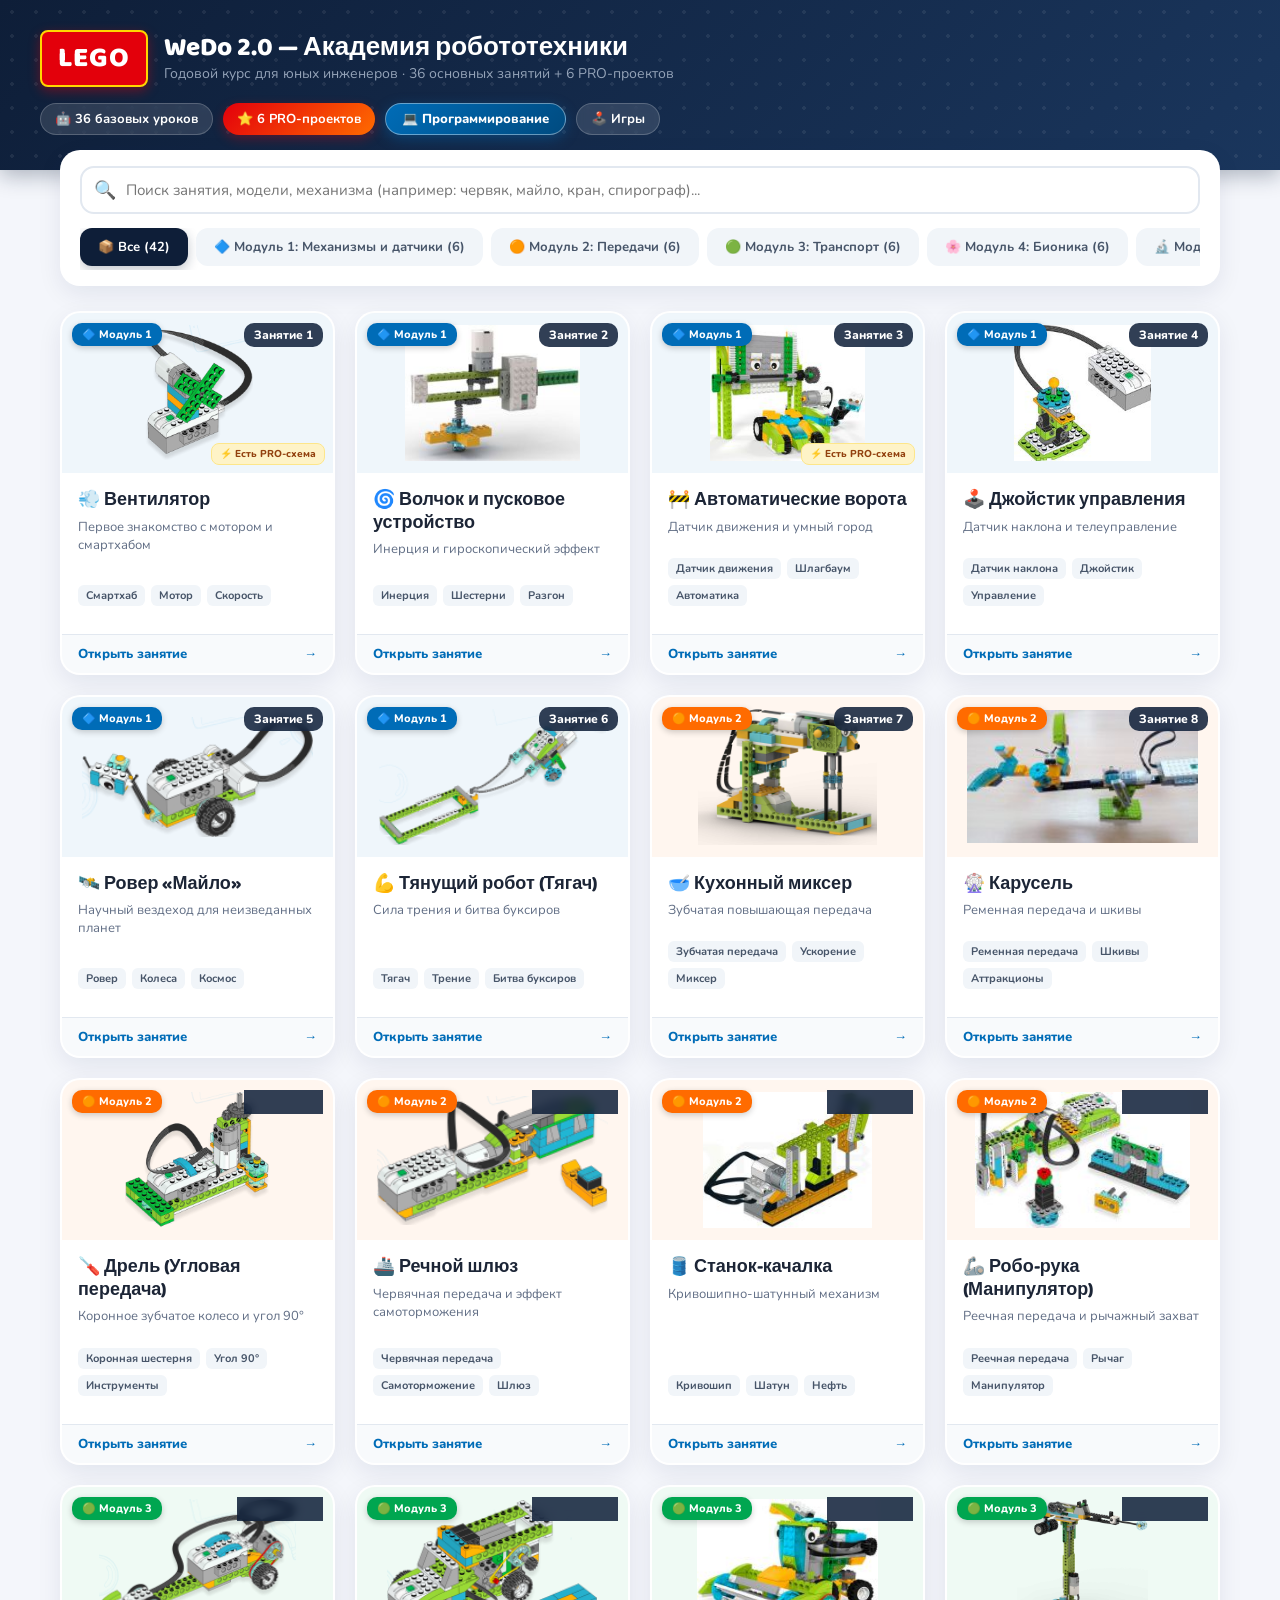
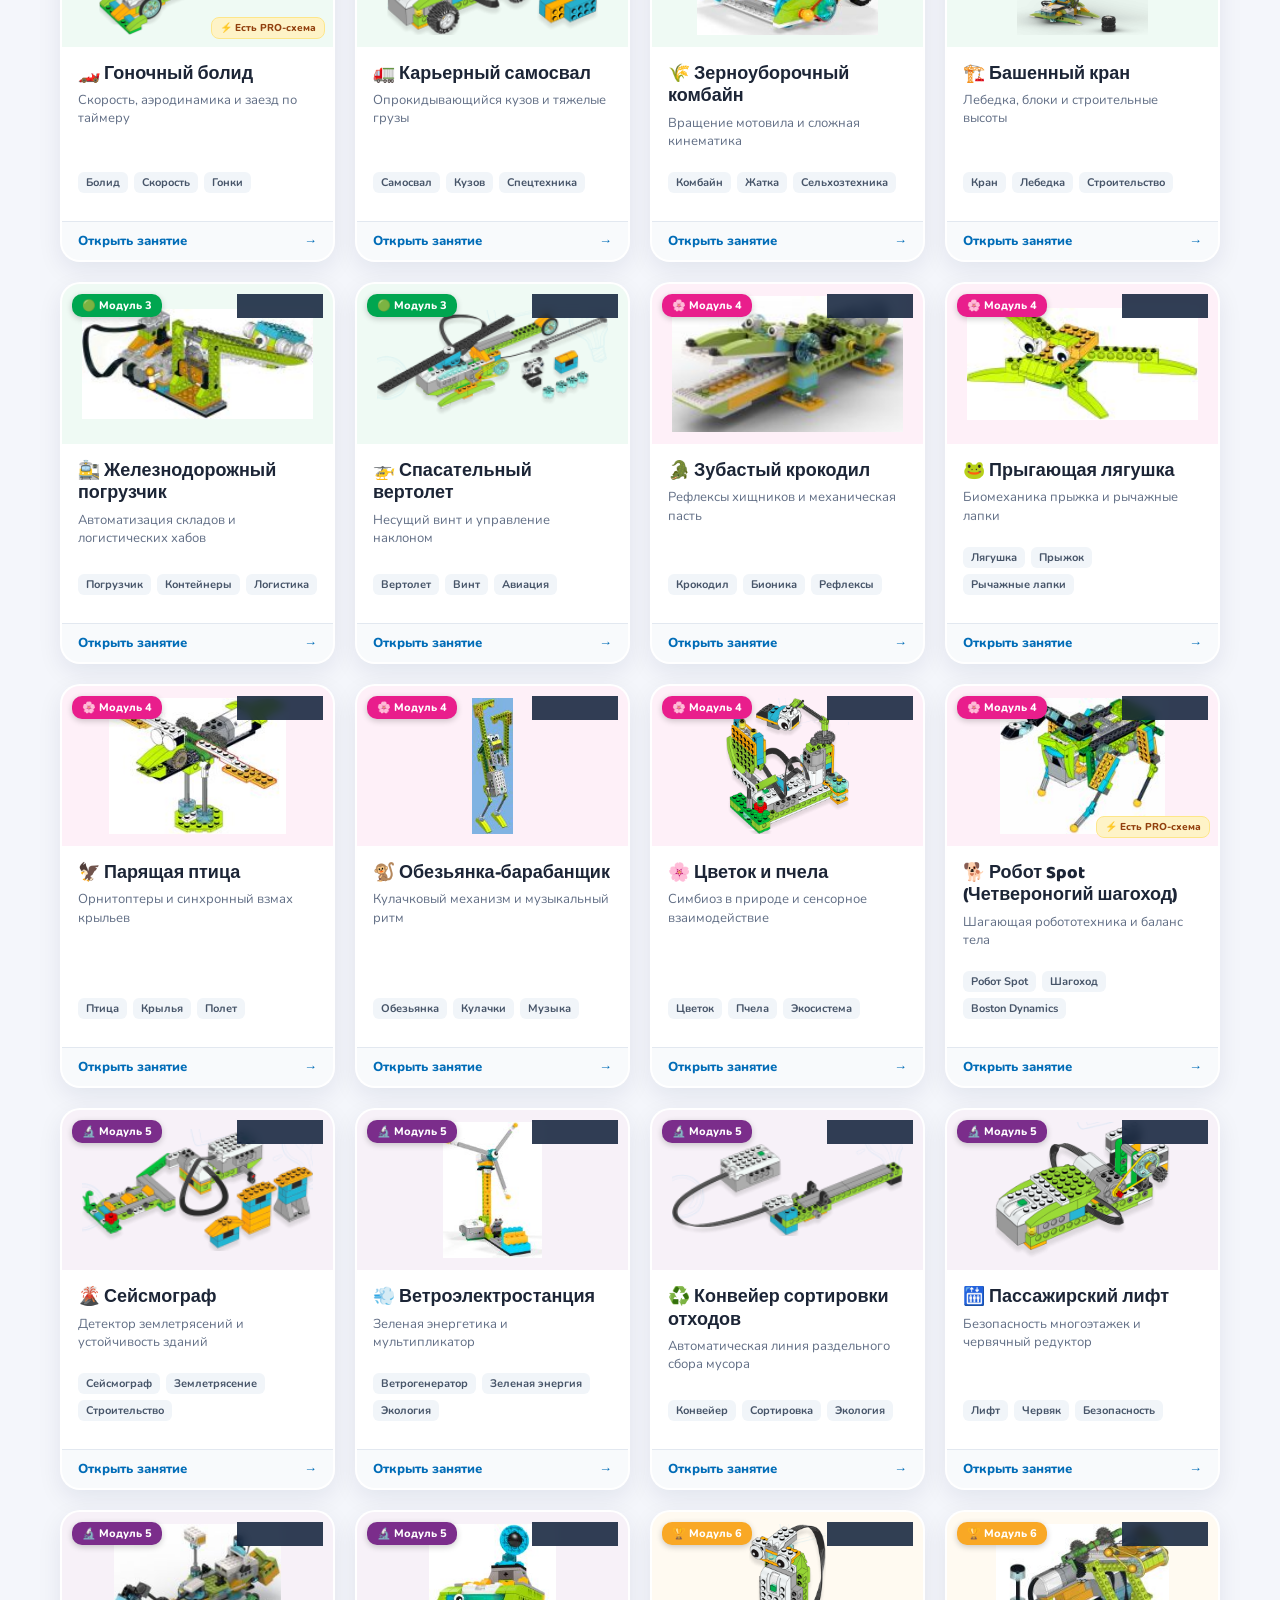
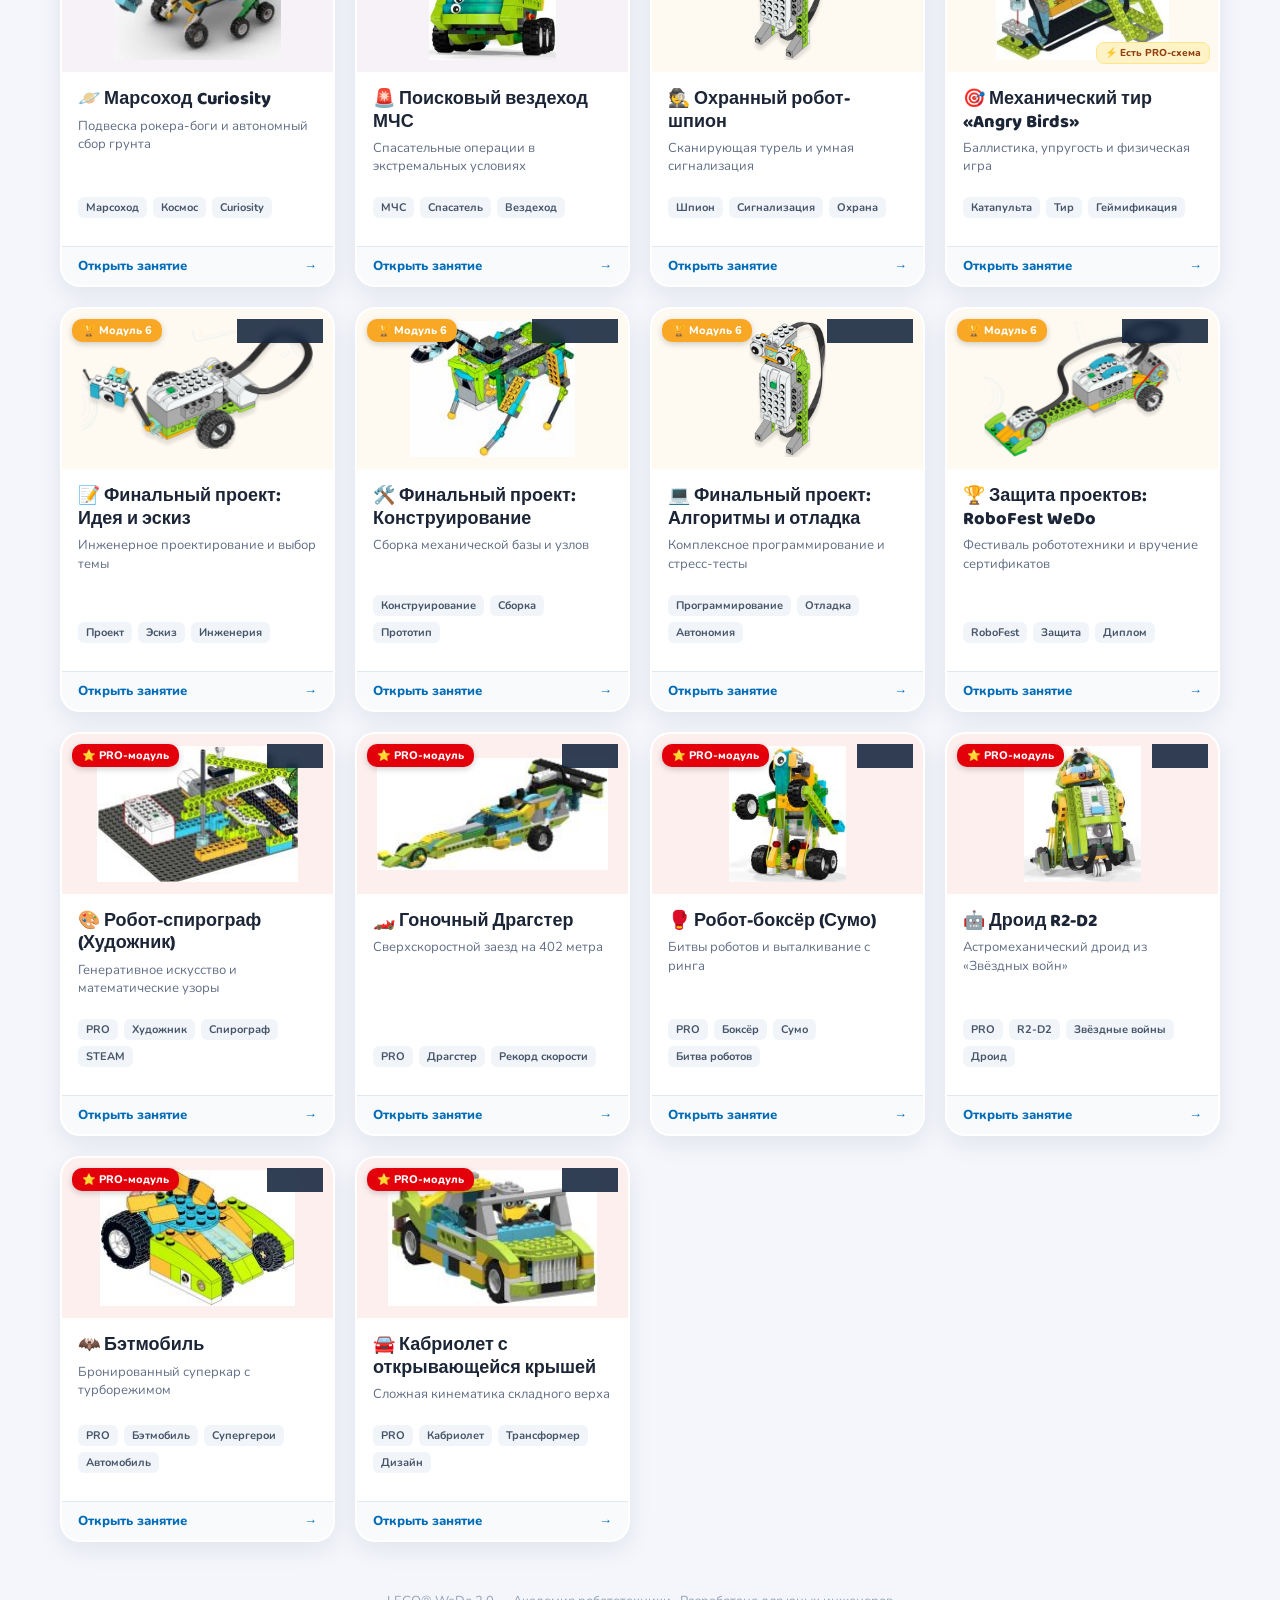
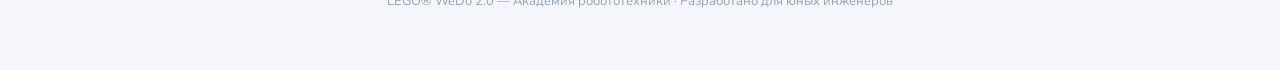
==== commit 9f37de52: "Добавлен раздел «Программирование» WeDo 2.0 (Blockly, пульт, мотор, датчики, Web Bluetooth и симулят" ====
--- a/index.html
+++ b/index.html
@@ -121,6 +121,29 @@
     box-shadow: 0 4px 12px rgba(227,0,11,0.3);
   }
 
+  .header-prog-btn {
+    background: linear-gradient(135deg, var(--blue) 0%, #004B80 100%);
+    border: 1px solid rgba(255, 255, 255, 0.4);
+    border-radius: 20px;
+    padding: 6px 16px;
+    font-size: 13px;
+    font-weight: 800;
+    color: #fff;
+    text-decoration: none;
+    display: flex;
+    align-items: center;
+    gap: 6px;
+    box-shadow: 0 4px 14px rgba(0, 108, 183, 0.4);
+    transition: all 0.2s;
+  }
+
+  .header-prog-btn:hover {
+    transform: translateY(-2px);
+    box-shadow: 0 6px 18px rgba(0, 108, 183, 0.6);
+    filter: brightness(1.15);
+    color: #fff;
+  }
+
   /* ── CONTROLS / FILTERS ── */
   .controls-wrapper {
     max-width: 1200px;
@@ -566,6 +589,28 @@
     box-shadow: 0 6px 20px rgba(0, 166, 80, 0.45);
   }
 
+  .btn-prog-action {
+    display: inline-flex;
+    align-items: center;
+    gap: 10px;
+    background: linear-gradient(135deg, var(--blue) 0%, #004B80 100%);
+    color: #fff;
+    padding: 12px 20px;
+    border-radius: 14px;
+    font-family: inherit;
+    font-weight: 800;
+    font-size: 15px;
+    text-decoration: none;
+    box-shadow: 0 4px 16px rgba(0, 108, 183, 0.35);
+    transition: all 0.2s;
+  }
+
+  .btn-prog-action:hover {
+    transform: translateY(-2px);
+    box-shadow: 0 6px 20px rgba(0, 108, 183, 0.5);
+    filter: brightness(1.1);
+  }
+
   /* MODAL TABS */
   .modal-tabs {
     display: flex;
@@ -720,7 +765,8 @@
     <div class="header-badges">
       <div class="badge-chip">🤖 36 базовых уроков</div>
       <div class="badge-chip pro">⭐ 6 PRO-проектов</div>
-      <div class="badge-chip">⚙️ Базовый набор 45300</div>
+      <a href="programming/index.html" class="header-prog-btn">💻 Программирование</a>
+      <a href="games/index.html" class="badge-chip" style="text-decoration:none; color:#fff;">🕹️ Игры</a>
     </div>
   </div>
 </header>
@@ -893,11 +939,30 @@
       </a>
     `;
   }
+
+  const hasMotor = (lesson.tags && lesson.tags.includes('Мотор')) || /мотор|двигател|ход|вращен|скорост|колес|вентилятор/i.test(lesson.prog + ' ' + (lesson.tags || []).join(' '));
+  if (hasMotor || lesson.prog) {
+    ctaHtml += `
+      <a href="programming/index.html#lesson-${lesson.num}" target="_blank" class="btn-prog-action">
+        <span style="font-size:18px">💻</span>
+        <span>Запрограммировать модель</span>
+      </a>
+    `;
+  }
+
   if (!lesson.pdf && !lesson.fast_track?.pro_pdf) {
     ctaHtml = `
       <div style="background:#FEF3C7; color:#92400E; padding:12px 16px; border-radius:12px; font-weight:700; font-size:14px">
         💡 Авторский творческий проект: модель создается по собственному чертежу и эскизу!
       </div>
+      ${(hasMotor || lesson.prog) ? `
+        <div style="margin-top:10px;">
+          <a href="programming/index.html#lesson-${lesson.num}" target="_blank" class="btn-prog-action">
+            <span style="font-size:18px">💻</span>
+            <span>Запрограммировать модель</span>
+          </a>
+        </div>
+      ` : ''}
     `;
   }
   ctaBox.innerHTML = ctaHtml;
@@ -905,7 +970,17 @@
   // Lists
   document.getElementById('modalTheoryList').innerHTML = lesson.theory.map(t => `<li>${t}</li>`).join('');
   document.getElementById('modalBuildList').innerHTML = lesson.build_tips.map(b => `<li>${b}</li>`).join('');
-  document.getElementById('modalProgText').textContent = lesson.prog;
+  document.getElementById('modalProgText').innerHTML = `
+    <div>${lesson.prog}</div>
+    ${(hasMotor || lesson.prog) ? `
+      <div style="margin-top:16px;">
+        <a href="programming/index.html#lesson-${lesson.num}" target="_blank" class="btn-prog-action">
+          <span style="font-size:18px">💻</span>
+          <span>Запрограммировать модель в редакторе WeDo 2.0</span>
+        </a>
+      </div>
+    ` : ''}
+  `;
   document.getElementById('modalExpList').innerHTML = lesson.exp.map(e => `<li>${e}</li>`).join('');
 
   // Fast track tab content
